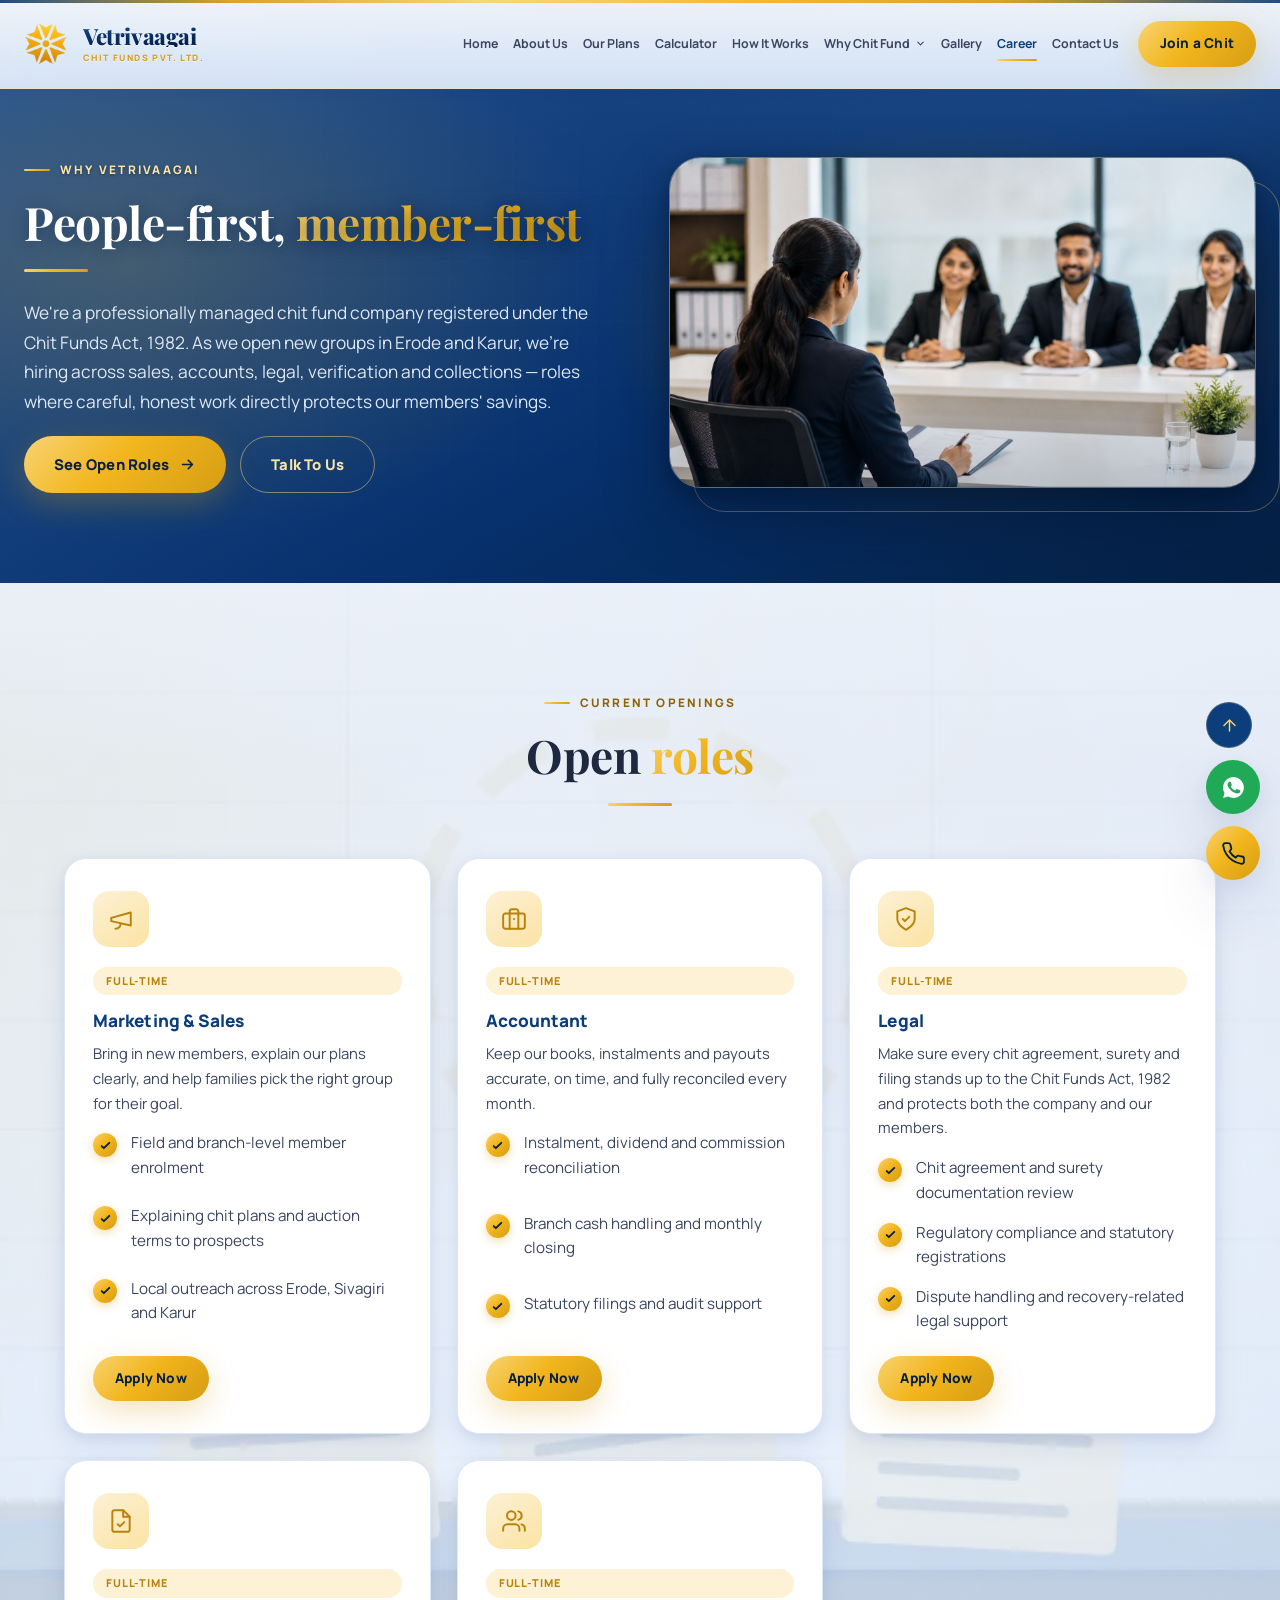
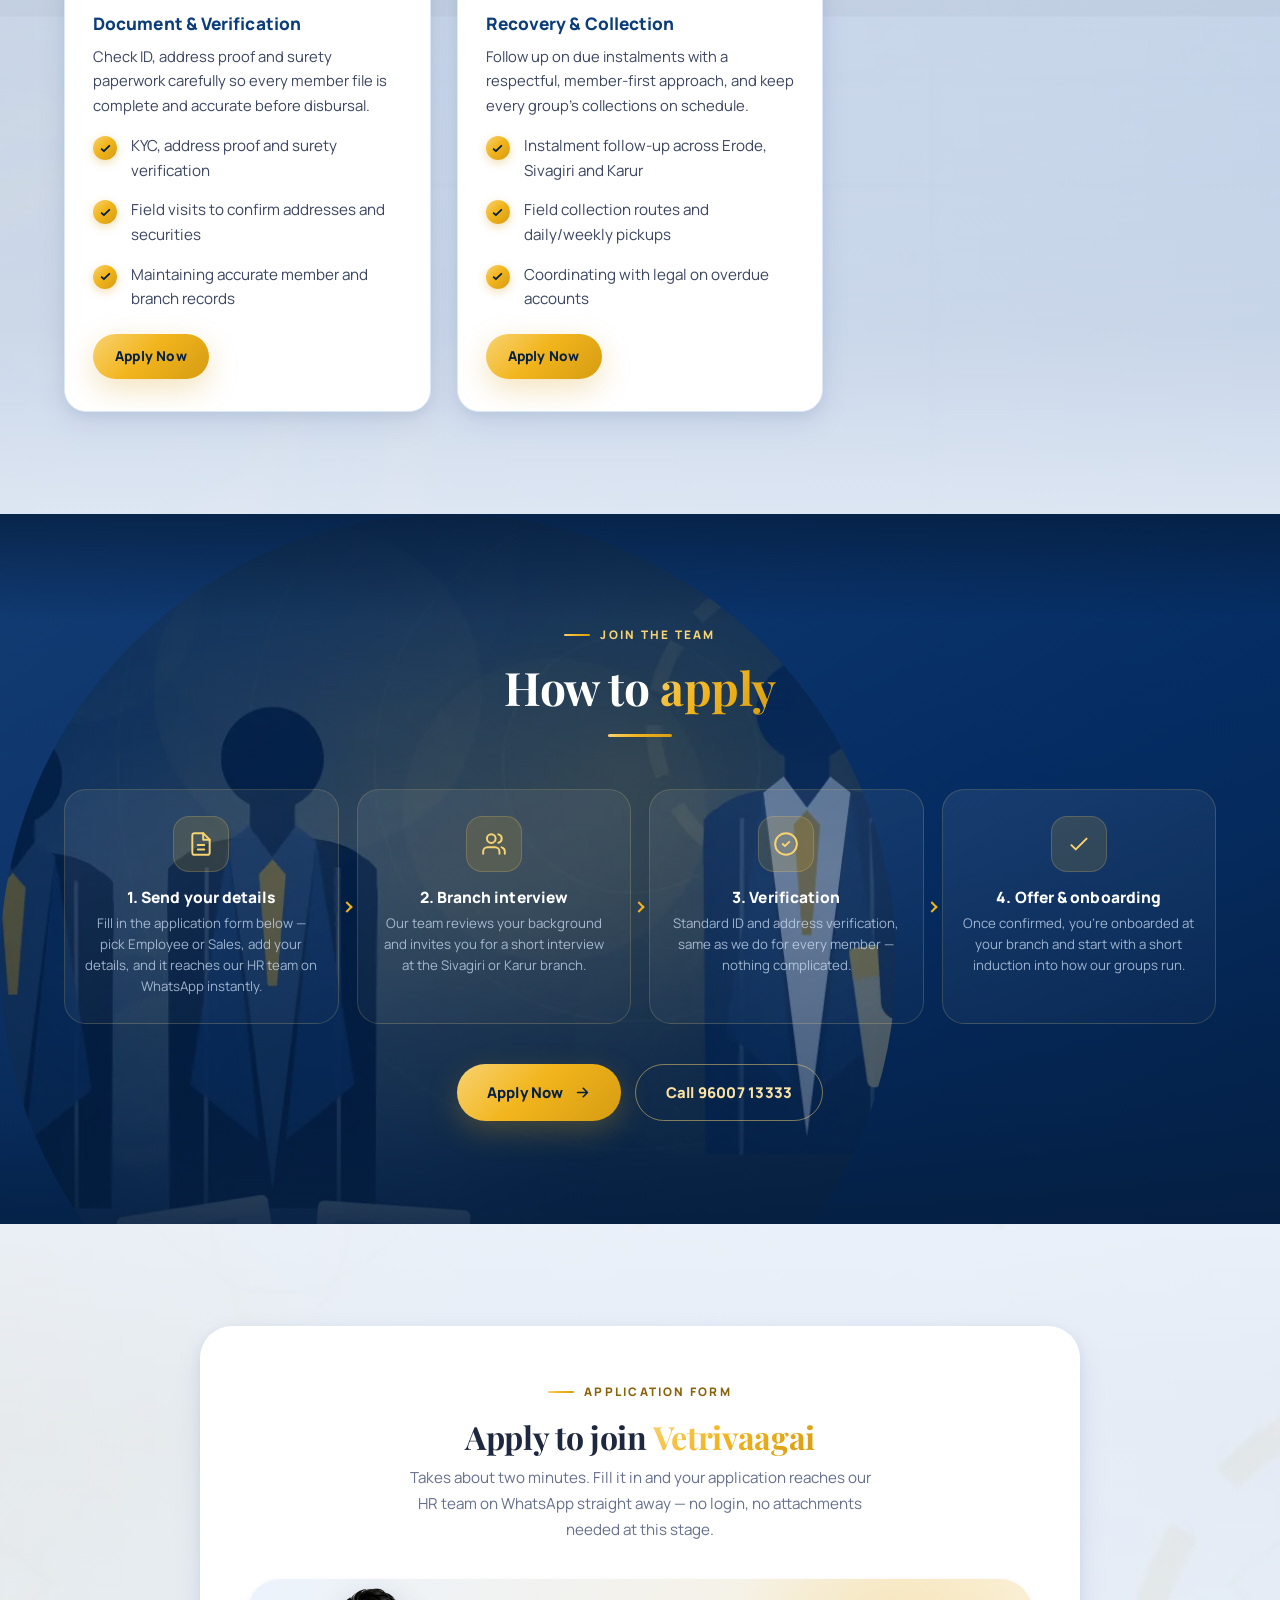
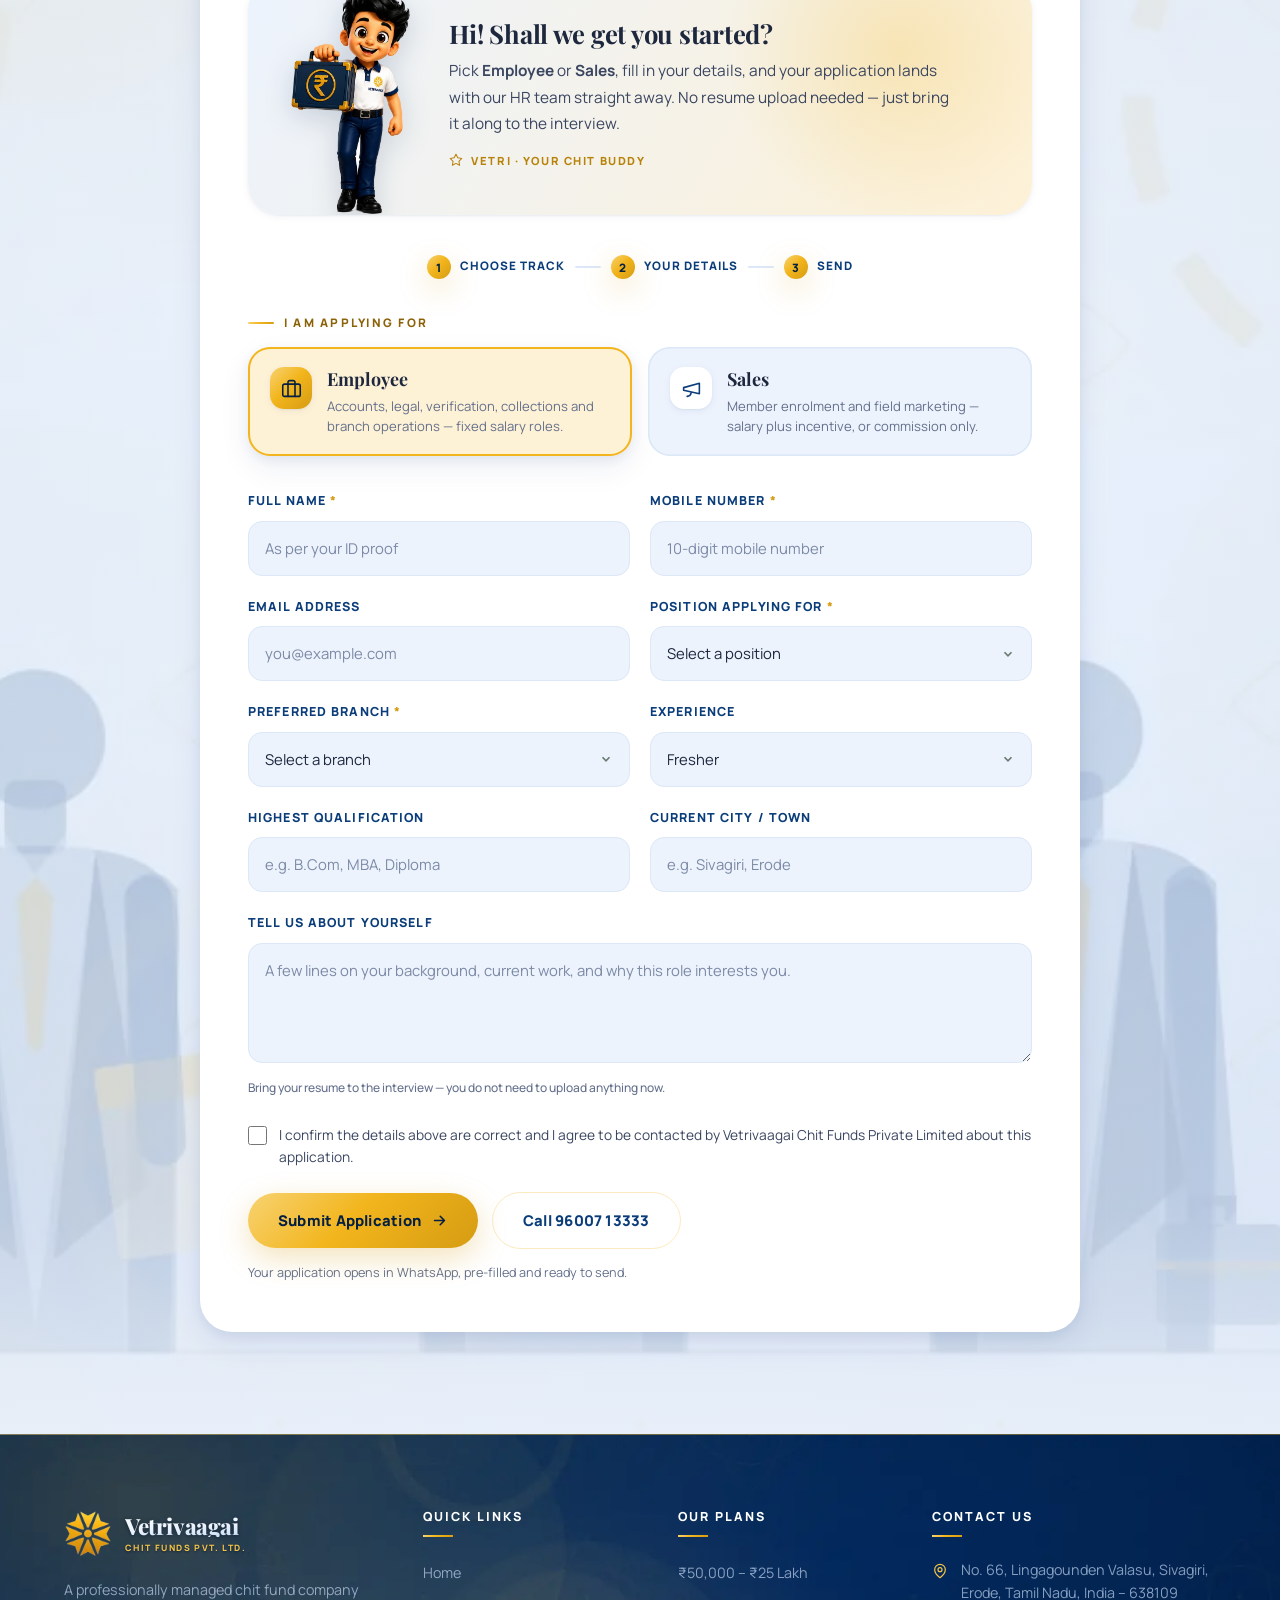
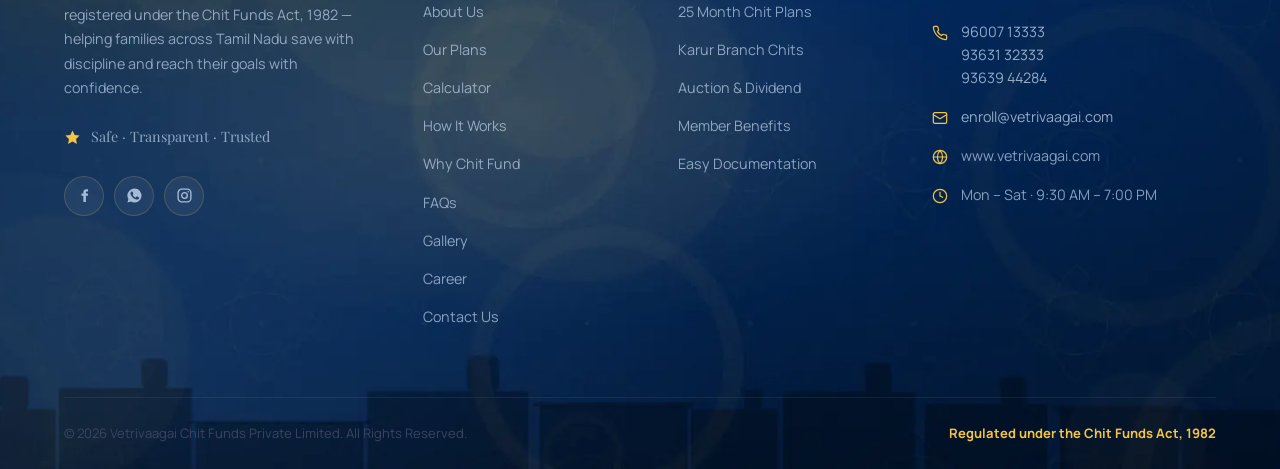
==== career.html @ ca211660 "first commit" ====
<!DOCTYPE html>
<html lang="en">
<head>
<meta charset="UTF-8">
<meta name="viewport" content="width=device-width, initial-scale=1.0">
<title>Careers | Vetrivaagai Chit Funds Private Limited</title>
<meta name="description" content="Join the Vetrivaagai Chit Funds team in Erode and Karur. Current openings in Marketing & Sales, Accounts, Legal, Document & Verification, and Recovery & Collection.">
<meta name="theme-color" content="#0B3D7A">
<meta property="og:title" content="Careers | Vetrivaagai Chit Funds Private Limited">
<meta property="og:description" content="Join the Vetrivaagai Chit Funds team in Erode and Karur. Current openings in Marketing & Sales, Accounts, Legal, Document & Verification, and Recovery & Collection.">
<meta property="og:type" content="website">
<link rel="icon" type="image/png" href="assets/img/logo-mark-192.png">
<link rel="apple-touch-icon" href="assets/img/logo-mark-192.png">
<link rel="preconnect" href="https://fonts.googleapis.com">
<link rel="preconnect" href="https://fonts.gstatic.com" crossorigin>
<link href="https://fonts.googleapis.com/css2?family=Playfair+Display:wght@500;600;700;800&family=Manrope:wght@400;500;600;700;800&family=Noto+Sans+Tamil:wght@400;600;700&display=swap" rel="stylesheet">
<link rel="stylesheet" href="assets/css/style.css">
</head>
<body>
<!-- ======================= HEADER ======================= -->
<header class="header">
  <div class="header-inner">
    <a class="brand" href="index.html" aria-label="Vetrivaagai Chit Funds Private Limited home">
      <img src="assets/img/logo-mark-gold.png" alt="Vetrivaagai logo">
      <span class="brand-txt">
        <span class="brand-name">Vetrivaagai</span>
        <span class="brand-sub">Chit Funds Pvt. Ltd.</span>
      </span>
    </a>

    <nav class="nav" aria-label="Main navigation"><a href="index.html">Home</a><a href="about.html">About Us</a><a href="plans.html">Our Plans</a><a href="calculator.html">Calculator</a><a href="how-it-works.html">How It Works</a><div class="nav-item"><a href="benefits.html" class="nav-trig">Why Chit Fund<svg viewBox="0 0 24 24" fill="none" stroke="currentColor" stroke-width="2.4" stroke-linecap="round" stroke-linejoin="round" aria-hidden="true"><path d="m6 9 6 6 6-6"/></svg></a><div class="nav-panel"><a href="benefits.html">Why Chit Fund</a><a href="faqs.html">FAQs</a></div></div><a href="gallery.html">Gallery</a><a href="career.html" class="active">Career</a><a href="contact.html">Contact Us</a></nav>

    <div class="header-cta">
      <a class="hdr-phone" href="tel:+919600713333"><svg viewBox="0 0 24 24" fill="none" stroke="currentColor" stroke-width="1.8" stroke-linecap="round" stroke-linejoin="round" aria-hidden="true"><path d="M22 16.9v3a2 2 0 0 1-2.2 2 19.8 19.8 0 0 1-8.6-3.1 19.5 19.5 0 0 1-6-6A19.8 19.8 0 0 1 2.1 4.2 2 2 0 0 1 4.1 2h3a2 2 0 0 1 2 1.7c.1 1 .4 1.9.7 2.8a2 2 0 0 1-.5 2.1L8.1 9.9a16 16 0 0 0 6 6l1.3-1.3a2 2 0 0 1 2.1-.4c.9.3 1.8.6 2.8.7a2 2 0 0 1 1.7 2Z"/></svg><span>96007 13333</span></a>
      <a class="btn btn-gold btn-sm" href="contact.html">Join a Chit</a>
      <button class="burger" aria-label="Open menu" aria-expanded="false"><span></span><span></span><span></span></button>
    </div>
  </div>
</header>

<div class="scrim"></div>
<aside class="drawer" aria-label="Mobile navigation">
  <a href="index.html">Home</a><a href="about.html">About Us</a><a href="plans.html">Our Plans</a><a href="calculator.html">Calculator</a><a href="how-it-works.html">How It Works</a><a href="benefits.html">Why Chit Fund</a><a href="faqs.html" class="drawer-sub">FAQs</a><a href="gallery.html">Gallery</a><a href="career.html" class="active">Career</a><a href="contact.html">Contact Us</a>
  <a class="btn btn-gold" href="contact.html">Join a Chit Today</a>
  <a class="btn btn-ghost" href="tel:+919600713333">Call 96007 13333</a>
</aside>

<!-- ======================= PAGE TOP OFFSET ======================= -->
<div class="page-offset"><h1 class="sr-only">Build Your Career With Us</h1></div>

<!-- ======================= INTRO ======================= -->
<section class="section section-dark about-hero career-hero">
  <div class="wrap-wide">
    <div class="split">
      <div class="about-copy rv">
        <span class="eyebrow">Why Vetrivaagai</span>
        <h2>People-first, <span class="gold-text">member-first</span></h2>
        <div class="rule" style="margin-bottom:26px"></div>
        <p class="lead" style="margin-bottom:20px">We're a professionally managed chit fund company
          registered under the Chit Funds Act, 1982. As we open new groups in Erode and Karur,
          we're hiring across sales, accounts, legal, verification and collections &mdash; roles
          where careful, honest work directly protects our members' savings.</p>
        <div class="btn-row">
          <a class="btn btn-gold" href="#apply">See Open Roles <svg viewBox="0 0 24 24" fill="none" stroke="currentColor" stroke-width="1.8" stroke-linecap="round" stroke-linejoin="round" aria-hidden="true"><path d="M5 12h14M13 6l6 6-6 6"/></svg></a>
          <a class="btn btn-ghost" href="contact.html">Talk To Us</a>
        </div>
      </div>

      <div class="about-visual">
        <div class="about-frame">
          <img src="assets/img/CAREER.png" alt="The Vetrivaagai team at work" width="1672" height="941" fetchpriority="high">
        </div>
      </div>
    </div>
  </div>
</section>

<!-- ======================= OPEN ROLES ======================= -->
<section class="section section-tint has-bg bg-hire">
  <div class="wrap">
    <div class="head center rv">
      <span class="eyebrow">Current Openings</span>
      <h2>Open <span class="gold-text">roles</span></h2>
      <div class="rule"></div>
    </div>

    <div class="grid g-3">

      <article class="card role-card rv">
        <div class="ic ic-gold"><svg viewBox="0 0 24 24" fill="none" stroke="currentColor" stroke-width="1.8" stroke-linecap="round" stroke-linejoin="round" aria-hidden="true"><path d="M3 11l18-5v12L3 14v-3Z"/><path d="M11.6 16.9A5 5 0 0 1 7 21"/></svg></div>
        <span class="role-tag">Full-time</span>
        <h4>Marketing &amp; Sales</h4>
        <p style="margin-bottom:16px">Bring in new members, explain our plans clearly, and help families pick the
          right group for their goal.</p>
        <ul class="checks">
          <li><span class="check-ic"><svg viewBox="0 0 24 24" fill="none" stroke="currentColor" stroke-width="1.8" stroke-linecap="round" stroke-linejoin="round" aria-hidden="true"><path d="m5 13 4 4L19 7"/></svg></span><span>Field and branch-level member enrolment</span></li>
          <li><span class="check-ic"><svg viewBox="0 0 24 24" fill="none" stroke="currentColor" stroke-width="1.8" stroke-linecap="round" stroke-linejoin="round" aria-hidden="true"><path d="m5 13 4 4L19 7"/></svg></span><span>Explaining chit plans and auction terms to prospects</span></li>
          <li><span class="check-ic"><svg viewBox="0 0 24 24" fill="none" stroke="currentColor" stroke-width="1.8" stroke-linecap="round" stroke-linejoin="round" aria-hidden="true"><path d="m5 13 4 4L19 7"/></svg></span><span>Local outreach across Erode, Sivagiri and Karur</span></li>
        </ul>
        <div class="btn-row">
          <a class="btn btn-gold btn-sm" href="#apply" data-apply-track="Sales" data-apply-role="Marketing & Sales Executive">Apply Now</a>
        </div>
      </article>

      <article class="card role-card rv rv-d1">
        <div class="ic ic-gold"><svg viewBox="0 0 24 24" fill="none" stroke="currentColor" stroke-width="1.8" stroke-linecap="round" stroke-linejoin="round" aria-hidden="true"><rect x="2" y="7" width="20" height="14" rx="2"/><path d="M16 21V5a2 2 0 0 0-2-2h-4a2 2 0 0 0-2 2v16"/><path d="M12 12h.01"/></svg></div>
        <span class="role-tag">Full-time</span>
        <h4>Accountant</h4>
        <p style="margin-bottom:16px">Keep our books, instalments and payouts accurate, on time, and fully
          reconciled every month.</p>
        <ul class="checks">
          <li><span class="check-ic"><svg viewBox="0 0 24 24" fill="none" stroke="currentColor" stroke-width="1.8" stroke-linecap="round" stroke-linejoin="round" aria-hidden="true"><path d="m5 13 4 4L19 7"/></svg></span><span>Instalment, dividend and commission reconciliation</span></li>
          <li><span class="check-ic"><svg viewBox="0 0 24 24" fill="none" stroke="currentColor" stroke-width="1.8" stroke-linecap="round" stroke-linejoin="round" aria-hidden="true"><path d="m5 13 4 4L19 7"/></svg></span><span>Branch cash handling and monthly closing</span></li>
          <li><span class="check-ic"><svg viewBox="0 0 24 24" fill="none" stroke="currentColor" stroke-width="1.8" stroke-linecap="round" stroke-linejoin="round" aria-hidden="true"><path d="m5 13 4 4L19 7"/></svg></span><span>Statutory filings and audit support</span></li>
        </ul>
        <div class="btn-row">
          <a class="btn btn-gold btn-sm" href="#apply" data-apply-track="Employee" data-apply-role="Accountant">Apply Now</a>
        </div>
      </article>

      <article class="card role-card rv rv-d2">
        <div class="ic ic-gold"><svg viewBox="0 0 24 24" fill="none" stroke="currentColor" stroke-width="1.8" stroke-linecap="round" stroke-linejoin="round" aria-hidden="true"><path d="M12 22s8-4 8-10V5l-8-3-8 3v7c0 6 8 10 8 10Z"/><path d="m9 12 2 2 4-4"/></svg></div>
        <span class="role-tag">Full-time</span>
        <h4>Legal</h4>
        <p style="margin-bottom:16px">Make sure every chit agreement, surety and filing stands up to the Chit
          Funds Act, 1982 and protects both the company and our members.</p>
        <ul class="checks">
          <li><span class="check-ic"><svg viewBox="0 0 24 24" fill="none" stroke="currentColor" stroke-width="1.8" stroke-linecap="round" stroke-linejoin="round" aria-hidden="true"><path d="m5 13 4 4L19 7"/></svg></span><span>Chit agreement and surety documentation review</span></li>
          <li><span class="check-ic"><svg viewBox="0 0 24 24" fill="none" stroke="currentColor" stroke-width="1.8" stroke-linecap="round" stroke-linejoin="round" aria-hidden="true"><path d="m5 13 4 4L19 7"/></svg></span><span>Regulatory compliance and statutory registrations</span></li>
          <li><span class="check-ic"><svg viewBox="0 0 24 24" fill="none" stroke="currentColor" stroke-width="1.8" stroke-linecap="round" stroke-linejoin="round" aria-hidden="true"><path d="m5 13 4 4L19 7"/></svg></span><span>Dispute handling and recovery-related legal support</span></li>
        </ul>
        <div class="btn-row">
          <a class="btn btn-gold btn-sm" href="#apply" data-apply-track="Employee" data-apply-role="Legal Officer">Apply Now</a>
        </div>
      </article>

      <article class="card role-card rv">
        <div class="ic ic-gold"><svg viewBox="0 0 24 24" fill="none" stroke="currentColor" stroke-width="1.8" stroke-linecap="round" stroke-linejoin="round" aria-hidden="true"><path d="M14 2H6a2 2 0 0 0-2 2v16a2 2 0 0 0 2 2h12a2 2 0 0 0 2-2V8Z"/><path d="M14 2v6h6M9 15l2 2 4-4"/></svg></div>
        <span class="role-tag">Full-time</span>
        <h4>Document &amp; Verification</h4>
        <p style="margin-bottom:16px">Check ID, address proof and surety paperwork carefully so every member file
          is complete and accurate before disbursal.</p>
        <ul class="checks">
          <li><span class="check-ic"><svg viewBox="0 0 24 24" fill="none" stroke="currentColor" stroke-width="1.8" stroke-linecap="round" stroke-linejoin="round" aria-hidden="true"><path d="m5 13 4 4L19 7"/></svg></span><span>KYC, address proof and surety verification</span></li>
          <li><span class="check-ic"><svg viewBox="0 0 24 24" fill="none" stroke="currentColor" stroke-width="1.8" stroke-linecap="round" stroke-linejoin="round" aria-hidden="true"><path d="m5 13 4 4L19 7"/></svg></span><span>Field visits to confirm addresses and securities</span></li>
          <li><span class="check-ic"><svg viewBox="0 0 24 24" fill="none" stroke="currentColor" stroke-width="1.8" stroke-linecap="round" stroke-linejoin="round" aria-hidden="true"><path d="m5 13 4 4L19 7"/></svg></span><span>Maintaining accurate member and branch records</span></li>
        </ul>
        <div class="btn-row">
          <a class="btn btn-gold btn-sm" href="#apply" data-apply-track="Employee" data-apply-role="Document & Verification Officer">Apply Now</a>
        </div>
      </article>

      <article class="card role-card rv rv-d1">
        <div class="ic ic-gold"><svg viewBox="0 0 24 24" fill="none" stroke="currentColor" stroke-width="1.8" stroke-linecap="round" stroke-linejoin="round" aria-hidden="true"><path d="M17 21v-2a4 4 0 0 0-4-4H6a4 4 0 0 0-4 4v2"/><circle cx="9.5" cy="7" r="4"/><path d="M22 21v-2a4 4 0 0 0-3-3.9M16 3.1a4 4 0 0 1 0 7.8"/></svg></div>
        <span class="role-tag">Full-time</span>
        <h4>Recovery &amp; Collection</h4>
        <p style="margin-bottom:16px">Follow up on due instalments with a respectful, member-first approach, and
          keep every group's collections on schedule.</p>
        <ul class="checks">
          <li><span class="check-ic"><svg viewBox="0 0 24 24" fill="none" stroke="currentColor" stroke-width="1.8" stroke-linecap="round" stroke-linejoin="round" aria-hidden="true"><path d="m5 13 4 4L19 7"/></svg></span><span>Instalment follow-up across Erode, Sivagiri and Karur</span></li>
          <li><span class="check-ic"><svg viewBox="0 0 24 24" fill="none" stroke="currentColor" stroke-width="1.8" stroke-linecap="round" stroke-linejoin="round" aria-hidden="true"><path d="m5 13 4 4L19 7"/></svg></span><span>Field collection routes and daily/weekly pickups</span></li>
          <li><span class="check-ic"><svg viewBox="0 0 24 24" fill="none" stroke="currentColor" stroke-width="1.8" stroke-linecap="round" stroke-linejoin="round" aria-hidden="true"><path d="m5 13 4 4L19 7"/></svg></span><span>Coordinating with legal on overdue accounts</span></li>
        </ul>
        <div class="btn-row">
          <a class="btn btn-gold btn-sm" href="#apply" data-apply-track="Employee" data-apply-role="Recovery & Collection Officer">Apply Now</a>
        </div>
      </article>

    </div>
  </div>
</section>

<!-- ======================= HOW TO APPLY ======================= -->
<section class="section section-dark has-bg bg-interview">
  <div class="wrap">
    <div class="head center rv">
      <span class="eyebrow">Join The Team</span>
      <h2>How to <span class="gold-text">apply</span></h2>
      <div class="rule"></div>
    </div>

    <div class="flow">
      <div class="flow-node rv">
        <div class="ic"><svg viewBox="0 0 24 24" fill="none" stroke="currentColor" stroke-width="1.8" stroke-linecap="round" stroke-linejoin="round" aria-hidden="true"><path d="M14 2H6a2 2 0 0 0-2 2v16a2 2 0 0 0 2 2h12a2 2 0 0 0 2-2V8Z"/><path d="M14 2v6h6M9 13h6M9 17h6"/></svg></div>
        <h4>1. Send your details</h4>
        <p>Fill in the application form below &mdash; pick Employee or Sales, add your details, and it
          reaches our HR team on WhatsApp instantly.</p>
      </div>
      <div class="flow-node rv rv-d1">
        <div class="ic"><svg viewBox="0 0 24 24" fill="none" stroke="currentColor" stroke-width="1.8" stroke-linecap="round" stroke-linejoin="round" aria-hidden="true"><path d="M17 21v-2a4 4 0 0 0-4-4H6a4 4 0 0 0-4 4v2"/><circle cx="9.5" cy="7" r="4"/><path d="M22 21v-2a4 4 0 0 0-3-3.9M16 3.1a4 4 0 0 1 0 7.8"/></svg></div>
        <h4>2. Branch interview</h4>
        <p>Our team reviews your background and invites you for a short interview at the Sivagiri or
          Karur branch.</p>
      </div>
      <div class="flow-node rv rv-d2">
        <div class="ic"><svg viewBox="0 0 24 24" fill="none" stroke="currentColor" stroke-width="1.8" stroke-linecap="round" stroke-linejoin="round" aria-hidden="true"><path d="M9 12l2 2 4-4"/><circle cx="12" cy="12" r="10"/></svg></div>
        <h4>3. Verification</h4>
        <p>Standard ID and address verification, same as we do for every member &mdash; nothing
          complicated.</p>
      </div>
      <div class="flow-node rv rv-d3">
        <div class="ic"><svg viewBox="0 0 24 24" fill="none" stroke="currentColor" stroke-width="1.8" stroke-linecap="round" stroke-linejoin="round" aria-hidden="true"><path d="m5 13 4 4L19 7"/></svg></div>
        <h4>4. Offer &amp; onboarding</h4>
        <p>Once confirmed, you're onboarded at your branch and start with a short induction into how our
          groups run.</p>
      </div>
    </div>

    <div class="btn-row center rv" style="margin-top:40px">
      <a class="btn btn-gold" href="#apply">Apply Now <svg viewBox="0 0 24 24" fill="none" stroke="currentColor" stroke-width="1.8" stroke-linecap="round" stroke-linejoin="round" aria-hidden="true"><path d="M5 12h14M13 6l6 6-6 6"/></svg></a>
      <a class="btn btn-ghost" href="tel:+919600713333">Call 96007 13333</a>
    </div>
  </div>
</section>

<!-- ======================= APPLICATION FORM ======================= -->
<section class="section section-tint has-bg bg-career" id="apply">
  <div class="wrap">
    <div class="apply-shell rv">

      <div class="apply-head">
        <span class="eyebrow">Application Form</span>
        <h3>Apply to join <span class="gold-text">Vetrivaagai</span></h3>
        <p>Takes about two minutes. Fill it in and your application reaches our HR team on
          WhatsApp straight away &mdash; no login, no attachments needed at this stage.</p>
      </div>

      <div class="mascot-band rv">
        <figure class="mascot-fig"><picture><source srcset="assets/img/mascot.webp" type="image/webp"><img class="mascot-img" src="assets/img/mascot.png" alt="Vetrivaagai mascot holding a rupee briefcase" width="415" height="780" loading="lazy" decoding="async"></picture></figure>
        <div class="mb-copy">
          <h3>Hi! Shall we get you started?</h3>
          <p>Pick <b>Employee</b> or <b>Sales</b>, fill in your details, and your application lands with our HR team straight away. No resume upload needed &mdash; just bring it along to the interview.</p>
          <span class="mb-name"><svg viewBox="0 0 24 24" fill="none" stroke="currentColor" stroke-width="1.8" stroke-linecap="round" stroke-linejoin="round" aria-hidden="true"><path d="m12 2 3.1 6.3 6.9 1-5 4.9 1.2 6.8L12 17.8 5.8 21l1.2-6.8-5-4.9 6.9-1L12 2Z"/></svg> Vetri &middot; Your Chit Buddy</span>
        </div>
      </div>

      <div class="apply-steps" aria-hidden="true">
        <span class="apply-step on"><i>1</i>Choose track</span>
        <span class="apply-sep"></span>
        <span class="apply-step on"><i>2</i>Your details</span>
        <span class="apply-sep"></span>
        <span class="apply-step on"><i>3</i>Send</span>
      </div>

      <form id="applyForm" novalidate>

        <fieldset style="border:0;padding:0;margin:0 0 4px">
          <legend class="eyebrow" style="margin-bottom:14px">I am applying for</legend>
          <div class="apply-pick">
            <div class="apply-opt">
              <input type="radio" id="trackEmployee" name="track" value="Employee" checked>
              <label for="trackEmployee">
                <span class="ao-ic"><svg viewBox="0 0 24 24" fill="none" stroke="currentColor" stroke-width="1.8" stroke-linecap="round" stroke-linejoin="round" aria-hidden="true"><rect x="2" y="7" width="20" height="14" rx="2"/><path d="M16 21V5a2 2 0 0 0-2-2h-4a2 2 0 0 0-2 2v16"/></svg></span>
                <span>
                  <b>Employee</b>
                  <small>Accounts, legal, verification, collections and branch operations &mdash; fixed salary roles.</small>
                </span>
              </label>
            </div>
            <div class="apply-opt">
              <input type="radio" id="trackSales" name="track" value="Sales">
              <label for="trackSales">
                <span class="ao-ic"><svg viewBox="0 0 24 24" fill="none" stroke="currentColor" stroke-width="1.8" stroke-linecap="round" stroke-linejoin="round" aria-hidden="true"><path d="M3 11l18-5v12L3 14v-3Z"/><path d="M11.6 16.9A5 5 0 0 1 7 21"/></svg></span>
                <span>
                  <b>Sales</b>
                  <small>Member enrolment and field marketing &mdash; salary plus incentive, or commission only.</small>
                </span>
              </label>
            </div>
          </div>
        </fieldset>

        <div class="apply-grid">

          <div class="field">
            <label for="afName">Full Name <i>*</i></label>
            <input type="text" id="afName" name="name" autocomplete="name" placeholder="As per your ID proof" required>
            <span class="err">Please enter your full name.</span>
          </div>

          <div class="field">
            <label for="afPhone">Mobile Number <i>*</i></label>
            <input type="tel" id="afPhone" name="phone" inputmode="numeric" autocomplete="tel" placeholder="10-digit mobile number" required>
            <span class="err">Please enter a valid 10-digit mobile number.</span>
          </div>

          <div class="field">
            <label for="afEmail">Email Address</label>
            <input type="email" id="afEmail" name="email" autocomplete="email" placeholder="you@example.com">
            <span class="err">Please check the email address.</span>
          </div>

          <div class="field">
            <label for="afRole">Position Applying For <i>*</i></label>
            <select id="afRole" name="role" required>
              <option value="">Select a position</option>
            </select>
            <span class="err">Please choose a position.</span>
          </div>

          <div class="field">
            <label for="afBranch">Preferred Branch <i>*</i></label>
            <select id="afBranch" name="branch" required>
              <option value="">Select a branch</option>
              <option>Sivagiri, Erode (Head Office)</option>
              <option>Karur Branch</option>
              <option>Either &mdash; whichever has an opening</option>
            </select>
            <span class="err">Please choose a branch.</span>
          </div>

          <div class="field">
            <label for="afExp">Experience</label>
            <select id="afExp" name="experience">
              <option>Fresher</option>
              <option>Less than 1 year</option>
              <option>1 &ndash; 3 years</option>
              <option>3 &ndash; 5 years</option>
              <option>More than 5 years</option>
            </select>
          </div>

          <div class="field">
            <label for="afQual">Highest Qualification</label>
            <input type="text" id="afQual" name="qualification" placeholder="e.g. B.Com, MBA, Diploma">
          </div>

          <div class="field">
            <label for="afCity">Current City / Town</label>
            <input type="text" id="afCity" name="city" autocomplete="address-level2" placeholder="e.g. Sivagiri, Erode">
          </div>

          <div class="field full">
            <label for="afAbout">Tell Us About Yourself</label>
            <textarea id="afAbout" name="about" placeholder="A few lines on your background, current work, and why this role interests you."></textarea>
            <small class="hint">Bring your resume to the interview &mdash; you do not need to upload anything now.</small>
          </div>

        </div>

        <label class="apply-consent" for="afConsent">
          <input type="checkbox" id="afConsent" name="consent" required>
          <span>I confirm the details above are correct and I agree to be contacted by Vetrivaagai
            Chit Funds Private Limited about this application.</span>
        </label>

        <div class="apply-submit">
          <button type="submit" class="btn btn-gold">Submit Application
            <svg viewBox="0 0 24 24" fill="none" stroke="currentColor" stroke-width="1.8" stroke-linecap="round" stroke-linejoin="round" aria-hidden="true"><path d="M5 12h14M13 6l6 6-6 6"/></svg>
          </button>
          <a class="btn btn-ghost" href="tel:+919600713333">Call 96007 13333</a>
          <p class="apply-note">Your application opens in WhatsApp, pre-filled and ready to send.</p>
        </div>

      </form>

      <div class="apply-done" id="applyDone" role="status">
        <div class="ad-ic"><svg viewBox="0 0 24 24" fill="none" stroke="currentColor" stroke-width="2.2" stroke-linecap="round" stroke-linejoin="round" aria-hidden="true"><path d="m5 13 4 4L19 7"/></svg></div>
        <h3>Your application is ready</h3>
        <p>WhatsApp should have opened with your details filled in &mdash; just press send.
          If it did not open, tap the button below or call us directly.</p>
        <div class="btn-row" style="justify-content:center">
          <a class="btn btn-gold" id="applyRetry" href="https://wa.me/919600713333" target="_blank" rel="noopener noreferrer">Open WhatsApp Again</a>
          <button type="button" class="btn btn-ghost" id="applyAgain">Submit Another Application</button>
        </div>
      </div>

    </div>
  </div>
</section>

<!-- ======================= FOOTER ======================= -->
<footer class="footer">
  <div class="wrap">
    <div class="f-grid">

      <div class="f-col">
        <div class="f-brand">
          <img src="assets/img/logo-mark-gold.png" alt="Vetrivaagai logo">
          <span class="brand-txt">
            <span class="brand-name">Vetrivaagai</span>
            <span class="brand-sub">Chit Funds Pvt. Ltd.</span>
          </span>
        </div>
        <p class="f-about">A professionally managed chit fund company registered under the
          Chit Funds Act, 1982 &mdash; helping families across Tamil Nadu save with discipline
          and reach their goals with confidence.</p>
        <p class="f-tag"><svg viewBox="0 0 24 24" fill="currentColor" aria-hidden="true"><path d="m12 2 3.1 6.3 6.9 1-5 4.9 1.2 6.8L12 17.8 5.8 21l1.2-6.8-5-4.9 6.9-1L12 2Z"/></svg> Safe &middot; Transparent &middot; Trusted</p>
        <div class="socials">
          <a href="https://www.facebook.com/share/1EwmDqsweS/" target="_blank" rel="noopener noreferrer" aria-label="Vetrivaagai on Facebook"><svg viewBox="0 0 24 24" fill="currentColor" aria-hidden="true"><path d="M14 9V7.5c0-.8.2-1.2 1.4-1.2H17V3.2c-.3 0-1.3-.1-2.4-.1-2.5 0-4.2 1.5-4.2 4.3V9H7.7v3.5h2.7V21H14v-8.5h2.7l.4-3.5H14Z"/></svg></a>
          <a href="https://wa.me/919600713333" target="_blank" rel="noopener noreferrer" aria-label="Vetrivaagai on WhatsApp"><svg viewBox="0 0 24 24" fill="currentColor" aria-hidden="true"><path d="M17.5 14.4c-.3-.2-1.7-.9-2-1-.3-.1-.5-.1-.7.1-.2.3-.7 1-.9 1.2-.2.2-.3.2-.6.1-.3-.2-1.2-.5-2.3-1.5-.9-.8-1.4-1.7-1.6-2-.2-.3 0-.5.1-.6l.5-.5c.1-.2.2-.3.3-.5v-.5c-.1-.2-.7-1.6-.9-2.2-.3-.6-.5-.5-.7-.5h-.6c-.2 0-.5.1-.8.4-.3.3-1 1-1 2.4s1.1 2.8 1.2 3c.2.2 2.1 3.3 5.2 4.6.7.3 1.3.5 1.7.6.7.2 1.4.2 1.9.1.6-.1 1.7-.7 2-1.4.2-.7.2-1.2.2-1.4-.1-.1-.3-.2-.6-.3M12 22a10 10 0 0 1-5.1-1.4L2 22l1.4-4.8A10 10 0 1 1 12 22Z"/></svg></a>
          <a href="https://www.instagram.com/vetrivaagai_chit_funds/" target="_blank" rel="noopener noreferrer" aria-label="Vetrivaagai on Instagram"><svg viewBox="0 0 24 24" fill="none" stroke="currentColor" stroke-width="1.9" aria-hidden="true"><rect x="3" y="3" width="18" height="18" rx="5"/><circle cx="12" cy="12" r="4"/><circle cx="17.3" cy="6.7" r="1.1" fill="currentColor" stroke="none"/></svg></a>
        </div>
      </div>

      <div class="f-col">
        <h4>Quick Links</h4>
        <ul><li><a href="index.html">Home</a></li><li><a href="about.html">About Us</a></li><li><a href="plans.html">Our Plans</a></li><li><a href="calculator.html">Calculator</a></li><li><a href="how-it-works.html">How It Works</a></li><li><a href="benefits.html">Why Chit Fund</a></li><li><a href="faqs.html">FAQs</a></li><li><a href="gallery.html">Gallery</a></li><li><a href="career.html">Career</a></li><li><a href="contact.html">Contact Us</a></li></ul>
      </div>

      <div class="f-col">
        <h4>Our Plans</h4>
        <ul>
          <li><a href="plans.html">&#8377;50,000 &ndash; &#8377;25 Lakh</a></li>
          <li><a href="plans.html">25 Month Chit Plans</a></li>
          <li><a href="plans.html#karur">Karur Branch Chits</a></li>
          <li><a href="how-it-works.html">Auction &amp; Dividend</a></li>
          <li><a href="benefits.html">Member Benefits</a></li>
          <li><a href="contact.html">Easy Documentation</a></li>
        </ul>
      </div>

      <div class="f-col">
        <h4>Contact Us</h4>
        <ul class="f-contact">
          <li><svg viewBox="0 0 24 24" fill="none" stroke="currentColor" stroke-width="1.8" stroke-linecap="round" stroke-linejoin="round" aria-hidden="true"><path d="M20 10c0 6-8 12-8 12s-8-6-8-12a8 8 0 0 1 16 0Z"/><circle cx="12" cy="10" r="3"/></svg><span>No. 66, Lingagounden Valasu, Sivagiri,<br>Erode, Tamil Nadu, India &ndash; 638109</span></li>
          <li><svg viewBox="0 0 24 24" fill="none" stroke="currentColor" stroke-width="1.8" stroke-linecap="round" stroke-linejoin="round" aria-hidden="true"><path d="M22 16.9v3a2 2 0 0 1-2.2 2 19.8 19.8 0 0 1-8.6-3.1 19.5 19.5 0 0 1-6-6A19.8 19.8 0 0 1 2.1 4.2 2 2 0 0 1 4.1 2h3a2 2 0 0 1 2 1.7c.1 1 .4 1.9.7 2.8a2 2 0 0 1-.5 2.1L8.1 9.9a16 16 0 0 0 6 6l1.3-1.3a2 2 0 0 1 2.1-.4c.9.3 1.8.6 2.8.7a2 2 0 0 1 1.7 2Z"/></svg><span><a href="tel:+919600713333">96007 13333</a><br><a href="tel:+919363132333">93631 32333</a><br><a href="tel:+919363944284">93639 44284</a></span></li>
          <li><svg viewBox="0 0 24 24" fill="none" stroke="currentColor" stroke-width="1.8" stroke-linecap="round" stroke-linejoin="round" aria-hidden="true"><rect x="2" y="4" width="20" height="16" rx="2"/><path d="m2 7 10 6 10-6"/></svg><span><a href="mailto:enroll@vetrivaagai.com">enroll@vetrivaagai.com</a></span></li>
          <li><svg viewBox="0 0 24 24" fill="none" stroke="currentColor" stroke-width="1.8" stroke-linecap="round" stroke-linejoin="round" aria-hidden="true"><circle cx="12" cy="12" r="10"/><path d="M2 12h20M12 2a15 15 0 0 1 0 20 15 15 0 0 1 0-20Z"/></svg><span>www.vetrivaagai.com</span></li>
          <li><svg viewBox="0 0 24 24" fill="none" stroke="currentColor" stroke-width="1.8" stroke-linecap="round" stroke-linejoin="round" aria-hidden="true"><circle cx="12" cy="12" r="10"/><path d="M12 6v6l4 2"/></svg><span>Mon &ndash; Sat &middot; 9:30 AM &ndash; 7:00 PM</span></li>
        </ul>
      </div>

    </div>

    <div class="f-bar">
      <p>&copy; <span data-year></span> Vetrivaagai Chit Funds Private Limited. All Rights Reserved.</p>
      <div class="f-bar-r">
        <span>Regulated under the Chit Funds Act, 1982</span>
      </div>
    </div>
  </div>
</footer>

<!-- ======================= FLOATING ACTIONS ======================= -->
<div class="fabs">
  <button class="to-top" aria-label="Back to top"><svg viewBox="0 0 24 24" fill="none" stroke="currentColor" stroke-width="1.8" stroke-linecap="round" stroke-linejoin="round" aria-hidden="true"><path d="M12 19V5M5 12l7-7 7 7"/></svg></button>
  <a class="fab fab-wa" href="https://wa.me/919600713333" aria-label="Chat on WhatsApp"><svg viewBox="0 0 24 24" fill="currentColor" aria-hidden="true"><path d="M17.5 14.4c-.3-.2-1.7-.9-2-1-.3-.1-.5-.1-.7.1-.2.3-.7 1-.9 1.2-.2.2-.3.2-.6.1-.3-.2-1.2-.5-2.3-1.5-.9-.8-1.4-1.7-1.6-2-.2-.3 0-.5.1-.6l.5-.5c.1-.2.2-.3.3-.5v-.5c-.1-.2-.7-1.6-.9-2.2-.3-.6-.5-.5-.7-.5h-.6c-.2 0-.5.1-.8.4-.3.3-1 1-1 2.4s1.1 2.8 1.2 3c.2.2 2.1 3.3 5.2 4.6.7.3 1.3.5 1.7.6.7.2 1.4.2 1.9.1.6-.1 1.7-.7 2-1.4.2-.7.2-1.2.2-1.4-.1-.1-.3-.2-.6-.3M12 22a10 10 0 0 1-5.1-1.4L2 22l1.4-4.8A10 10 0 1 1 12 22Z"/></svg></a>
  <a class="fab fab-call" href="tel:+919600713333" aria-label="Call us"><svg viewBox="0 0 24 24" fill="none" stroke="currentColor" stroke-width="1.8" stroke-linecap="round" stroke-linejoin="round" aria-hidden="true"><path d="M22 16.9v3a2 2 0 0 1-2.2 2 19.8 19.8 0 0 1-8.6-3.1 19.5 19.5 0 0 1-6-6A19.8 19.8 0 0 1 2.1 4.2 2 2 0 0 1 4.1 2h3a2 2 0 0 1 2 1.7c.1 1 .4 1.9.7 2.8a2 2 0 0 1-.5 2.1L8.1 9.9a16 16 0 0 0 6 6l1.3-1.3a2 2 0 0 1 2.1-.4c.9.3 1.8.6 2.8.7a2 2 0 0 1 1.7 2Z"/></svg></a>
</div>

<script src="assets/js/main.js"></script>
</body>
</html>
---- assets/css/style.css ----
/* ============================================================
   VETRIVAAGAI CHIT FUNDS PRIVATE LIMITED
   Premium Design System  ·  Navy Blue + Gold
   assets/css/style.css
   ============================================================ */

/* ---------- 1. DESIGN TOKENS ---------- */
:root{
  /* Emerald scale */
  --em-950:#041F42;
  --em-900:#05306B;
  --em-800:#0B3D7A;
  --em-700:#285693;
  --em-600:#3566A0;
  --em-500:#4A7EBD;
  --em-300:#A6CBEE;
  --em-100:#D6E6FA;
  --em-50 :#ECF3FD;

  /* Champagne gold scale */
  --gd-700:#B8830A;
  --gd-600:#D69C12;
  --gd-500:#F2B51D;
  --gd-400:#F5C446;
  --gd-300:#F8D372;
  --gd-200:#FBE3A3;
  --gd-100:#FDF1D6;

  /* Neutrals */
  --ivory  :#ECF3FD;
  --paper  :#FFFFFF;
  --ink    :#1D273D;
  --ink-2  :#3A4560;
  --muted  :#64708C;
  --line   :#DCE7F7;
  --line-gd:rgba(242,181,29,.28);

  /* Effects */
  --grad-gold:linear-gradient(135deg,#F8D372 0%,#F2B51D 45%,#D69C12 100%);
  --grad-em  :linear-gradient(150deg,#285693 0%,#05306B 60%,#041F42 100%);
  --sh-sm:0 1px 2px rgba(5,48,107,.06),0 2px 8px rgba(5,48,107,.05);
  --sh-md:0 4px 12px rgba(5,48,107,.07),0 12px 32px rgba(5,48,107,.07);
  --sh-lg:0 8px 24px rgba(5,48,107,.09),0 28px 64px rgba(5,48,107,.11);
  --sh-gd:0 10px 30px rgba(214,156,18,.28);

  --r-sm:8px; --r-md:14px; --r-lg:22px; --r-xl:32px; --r-pill:999px;

  --wrap:1200px;
  --wrap-wide:1360px;

  --f-display:"Playfair Display",Georgia,"Times New Roman",serif;
  --f-body:"Manrope","Segoe UI",system-ui,-apple-system,sans-serif;
  --f-tamil:"Noto Sans Tamil",var(--f-body);
  /* Numerals: all figures across the site */
  --f-num:"Manrope","Segoe UI",system-ui,-apple-system,sans-serif;

  --ease:cubic-bezier(.22,.61,.36,1);
  --header-h:88px;
}

/* ---------- 2. RESET & BASE ---------- */
*,*::before,*::after{box-sizing:border-box;margin:0;padding:0}
html{scroll-behavior:smooth;-webkit-text-size-adjust:100%}
body{
  font-family:var(--f-body);
  font-size:16px;line-height:1.7;
  color:var(--ink-2);
  background:var(--ivory);
  -webkit-font-smoothing:antialiased;
  overflow-x:hidden;
}
img{max-width:100%;display:block;height:auto}
a{color:inherit;text-decoration:none}
ul,ol{list-style:none}
button{font:inherit;cursor:pointer;border:0;background:none;color:inherit}
table{border-collapse:collapse;width:100%}
::selection{background:var(--gd-300);color:var(--em-900)}

h1,h2,h3,h4{font-family:var(--f-display);color:var(--ink);line-height:1.16;font-weight:700;letter-spacing:-.01em}
h1{font-size:clamp(2.4rem,5.4vw,4.15rem)}
h2{font-size:clamp(1.95rem,3.6vw,3rem)}
h3{font-size:clamp(1.25rem,2vw,1.6rem)}
h4{font-size:1.075rem;font-family:var(--f-body);font-weight:800;letter-spacing:.005em}
p{color:var(--ink-2)}

/* ---------- 3. LAYOUT PRIMITIVES ---------- */
.wrap{width:100%;max-width:var(--wrap);margin-inline:auto;padding-inline:24px}
.wrap-wide{width:100%;max-width:var(--wrap-wide);margin-inline:auto;padding-inline:24px}
.section{padding:clamp(64px,8vw,116px) 0}
.section-sm{padding:clamp(48px,5vw,72px) 0}
.section-dark{background:var(--grad-em);color:#D6E6FA;position:relative;overflow:hidden}
.section-dark h1,.section-dark h2,.section-dark h3,.section-dark h4{color:#fff}
.section-dark p{color:rgba(214,230,250,.82)}
.section-tint{background:linear-gradient(180deg,var(--em-50) 0%,var(--ivory) 100%)}
.grid{display:grid;gap:26px}
.g-2{grid-template-columns:repeat(2,1fr)}
.g-3{grid-template-columns:repeat(3,1fr)}
.g-4{grid-template-columns:repeat(4,1fr)}
.center{text-align:center}

/* Decorative glow for dark sections */
.section-dark::before{
  content:"";position:absolute;inset:auto -10% -55% 40%;
  width:70%;aspect-ratio:1;border-radius:50%;
  background:radial-gradient(circle,rgba(242,181,29,.20) 0%,transparent 66%);
  pointer-events:none;
}

/* ---------- 4. TYPE HELPERS ---------- */
.eyebrow{
  display:inline-flex;align-items:center;gap:10px;
  font-size:.735rem;font-weight:800;letter-spacing:.19em;text-transform:uppercase;
  color:var(--gd-600);margin-bottom:16px;
}
.eyebrow::before{content:"";width:26px;height:2px;background:var(--grad-gold);border-radius:2px}
.section-dark .eyebrow{color:var(--gd-300)}
.gold{color:var(--gd-600)}
.section-dark .gold{color:var(--gd-300)}
.gold-text{
  background:var(--grad-gold);-webkit-background-clip:text;background-clip:text;
  -webkit-text-fill-color:transparent;color:transparent;
}
.lead{font-size:clamp(1.02rem,1.35vw,1.16rem);color:var(--muted);max-width:62ch}
.section-dark .lead{color:rgba(208,225,248,.8)}
.head{max-width:720px;margin-bottom:52px}
.head.center{max-width:880px;margin-inline:auto;text-align:center}
.head.center .lead{max-width:66ch}
.rule{width:64px;height:3px;background:var(--grad-gold);border-radius:3px;margin-top:20px}
.head.center .rule{margin-inline:auto}
.ta{font-family:var(--f-tamil)}

/* ---------- 5. BUTTONS ---------- */
.btn{
  --btn-bg:var(--grad-gold);
  display:inline-flex;align-items:center;justify-content:center;gap:10px;
  padding:15px 30px;border-radius:var(--r-pill);
  font-weight:800;font-size:.925rem;letter-spacing:.015em;
  position:relative;overflow:hidden;isolation:isolate;
  transition:transform .35s var(--ease),box-shadow .35s var(--ease),color .3s,background-color .3s,border-color .3s;
  white-space:nowrap;
}
.btn svg{width:17px;height:17px;flex-shrink:0;stroke-width:2.2}
.btn-gold{background:var(--btn-bg);color:var(--em-950);box-shadow:var(--sh-gd)}
.btn-gold::after{
  content:"";position:absolute;inset:0;z-index:-1;
  background:linear-gradient(120deg,transparent 25%,rgba(255,255,255,.62) 50%,transparent 75%);
  transform:translateX(-120%);transition:transform .75s var(--ease);
}
.btn-gold:hover{transform:translateY(-3px);box-shadow:0 16px 40px rgba(214,156,18,.4)}
.btn-gold:hover::after{transform:translateX(120%)}
.btn-em{background:var(--em-800);color:#fff;box-shadow:0 8px 24px rgba(11,61,122,.24)}
.btn-em:hover{background:var(--em-700);transform:translateY(-3px);box-shadow:0 16px 38px rgba(11,61,122,.3)}
.btn-ghost{border:1.5px solid var(--line-gd);color:var(--em-800)}
.btn-ghost:hover{border-color:var(--gd-500);background:var(--gd-100);transform:translateY(-2px)}
.section-dark .btn-ghost,.hero .btn-ghost,.cta .btn-ghost,
.split-media .btn-ghost,.drawer .btn-ghost{border-color:rgba(248,211,114,.5);color:var(--gd-200)}
.section-dark .btn-ghost:hover,.hero .btn-ghost:hover,
.cta .btn-ghost:hover,.drawer .btn-ghost:hover{background:rgba(242,181,29,.16);border-color:var(--gd-300);color:#fff}
.btn-sm{padding:11px 22px;font-size:.85rem}
.btn-row{display:flex;flex-wrap:wrap;gap:14px}
.btn-row.center{justify-content:center}

/* ---------- 6. HEADER ---------- */
.header{
  position:fixed;top:0;left:0;right:0;z-index:900;
  /* Crisp branded glass: a bright, faintly warm pane so the navy wordmark
     reads at full strength, finished top and bottom with champagne rules. */
  background:
    linear-gradient(180deg,rgba(255,255,255,.93) 0%,rgba(249,252,255,.90) 46%,rgba(233,241,253,.90) 100%);
  backdrop-filter:blur(20px) saturate(170%);
  -webkit-backdrop-filter:blur(20px) saturate(170%);
  border-bottom:1px solid rgba(214,156,18,.20);
  box-shadow:0 1px 0 rgba(255,255,255,.7) inset,0 2px 14px rgba(5,48,107,.05);
  transition:background .35s var(--ease),box-shadow .35s var(--ease),border-color .35s;
}
/* Champagne rule across the very top — the single detail that makes the
   header read as considered rather than default. */
.header::before{
  content:"";position:absolute;top:0;left:0;right:0;height:3px;
  background:linear-gradient(90deg,var(--em-800) 0%,var(--gd-600) 18%,var(--gd-300) 38%,
             var(--gd-500) 58%,var(--gd-600) 78%,var(--em-800) 100%);
  opacity:.92;
}
.header.scrolled{
  background:
    linear-gradient(180deg,rgba(255,255,255,.985) 0%,rgba(247,251,255,.97) 50%,rgba(228,238,252,.97) 100%);
  box-shadow:0 1px 0 rgba(255,255,255,.8) inset,0 4px 24px rgba(5,48,107,.11);
  border-bottom-color:rgba(214,156,18,.34);
}
.header-inner{
  max-width:var(--wrap-wide);margin-inline:auto;padding:0 24px;
  height:var(--header-h);display:flex;align-items:center;gap:26px;
  transition:height .35s var(--ease);
}
.header.scrolled .header-inner{height:72px}

.brand{display:flex;align-items:center;gap:15px;margin-right:auto;flex-shrink:0;position:relative}
/* The mark is shown clean — no drop-shadow, no halo behind it, so the
   artwork reads exactly as drawn. */
.brand img{
  width:50px;height:50px;position:relative;z-index:2;
  filter:none;
  transition:width .35s var(--ease),height .35s var(--ease),transform .35s var(--ease);
}
.brand::before{content:none}
.brand:hover img{filter:none;transform:scale(1.04)}
.header.scrolled .brand img{width:42px;height:42px}

.brand-txt{display:flex;flex-direction:column;line-height:1;position:relative;z-index:2}

/* The wordmark: deep navy, heavy, tightly set. The gradient gives the
   letterforms a little depth; the solid colour above it is the fallback
   wherever background-clip:text is unavailable. */
.brand-name{
  font-family:var(--f-display);
  font-size:1.72rem;font-weight:800;
  letter-spacing:-.018em;
  color:#062A5B;
  background:linear-gradient(176deg,#12508F 0%,#083268 42%,#031A3E 100%);
  -webkit-background-clip:text;background-clip:text;
  -webkit-text-fill-color:transparent;
  filter:drop-shadow(0 1px 0 rgba(255,255,255,.55));
  transition:font-size .35s var(--ease);
}
@supports not ((-webkit-background-clip:text) or (background-clip:text)){
  .brand-name{-webkit-text-fill-color:currentColor;background:none;color:#062A5B}
}
.header.scrolled .brand-name{font-size:1.54rem}

/* Sub-line: gold, letterspaced, sitting square under the name — no rules
   or dashes, exactly as the brand artwork sets it. */
.brand-sub{
  font-size:.60rem;font-weight:800;letter-spacing:.185em;text-transform:uppercase;
  color:var(--gd-600);margin-top:7px;white-space:nowrap;
  text-shadow:0 1px 0 rgba(255,255,255,.6);
}
.header.scrolled .brand-sub{font-size:.565rem}

/* The footer wordmark sits on navy — it needs the light treatment instead */
.f-brand .brand-name{
  background:linear-gradient(176deg,#FFFFFF 0%,#EAF2FD 55%,#C9DCF5 100%);
  -webkit-background-clip:text;background-clip:text;
  -webkit-text-fill-color:transparent;color:#fff;
  filter:drop-shadow(0 1px 2px rgba(2,14,36,.55));
}
.f-brand .brand-sub{color:var(--gd-300);text-shadow:0 1px 2px rgba(2,14,36,.6)}

.nav{display:flex;align-items:center;gap:5px}
.nav a{
  position:relative;padding:10px 12px;border-radius:var(--r-sm);
  font-size:.85rem;font-weight:700;color:var(--ink-2);white-space:nowrap;
  transition:color .28s var(--ease),background-color .28s;
}
.nav a::after{
  content:"";position:absolute;left:12px;right:12px;bottom:3px;height:2px;
  background:var(--grad-gold);border-radius:2px;
  transform:scaleX(0);transform-origin:left;transition:transform .35s var(--ease);
}
.nav a:hover{color:var(--em-800)}
.nav a:hover::after,.nav a.active::after{transform:scaleX(1)}
.nav a.active{color:var(--em-800)}


/* Nav dropdown ("Why Chit Fund" \u2192 FAQs) */
.nav-item{position:relative}
.nav-item .nav-trig{display:inline-flex;align-items:center;gap:5px}
.nav-trig svg{width:11px;height:11px;flex-shrink:0;transition:transform .3s var(--ease)}
.nav-item:hover .nav-trig svg,
.nav-item.open .nav-trig svg{transform:rotate(180deg)}
html:not(.js) .nav-item:focus-within .nav-trig svg{transform:rotate(180deg)}
.nav-panel{
  position:absolute;top:calc(100% + 10px);left:0;min-width:200px;
  background:var(--paper);border:1px solid var(--line);border-radius:var(--r-md);
  box-shadow:var(--sh-lg);padding:8px;margin:0;
  opacity:0;visibility:hidden;transform:translateY(8px);pointer-events:none;
  transition:opacity .28s var(--ease),transform .28s var(--ease),visibility .28s;
  z-index:30;
}
/* Invisible bridge over the gap between trigger and panel — keeps the
   pointer inside .nav-item while travelling down to the menu. */
.nav-panel::before{
  content:"";position:absolute;left:0;right:0;top:-14px;height:14px;
}
.nav-item:hover .nav-panel,
.nav-item.open .nav-panel,
html:not(.js) .nav-item:focus-within .nav-panel{
  opacity:1;visibility:visible;transform:translateY(0);pointer-events:auto;
}
/* Touch devices: hover is unreliable, so only the .open class shows the panel. */
@media (hover:none){
  .nav-item:hover .nav-panel{opacity:0;visibility:hidden;transform:translateY(8px);pointer-events:none}
  .nav-item.open .nav-panel{opacity:1;visibility:visible;transform:translateY(0);pointer-events:auto}
}
.nav-panel a{
  display:block;padding:11px 13px;border-radius:var(--r-sm);
  font-size:.85rem;font-weight:700;color:var(--ink-2);white-space:nowrap;
  transition:background-color .25s,color .25s;
}
.nav-panel a::after{content:none}
.nav-panel a:hover,.nav-panel a.active{background:var(--gd-100);color:var(--em-800)}

/* Mobile drawer sub-links */
.drawer .drawer-sub{padding-left:30px;font-size:.92rem;font-weight:600;opacity:.85}

.header-cta{display:flex;align-items:center;gap:12px;flex-shrink:0}
.hdr-phone{
  display:flex;align-items:center;gap:9px;font-weight:800;font-size:.86rem;
  color:var(--em-800);padding:9px 14px;border-radius:var(--r-pill);
  border:1px solid var(--line-gd);transition:.3s var(--ease);
}
.hdr-phone:hover{background:var(--gd-100);border-color:var(--gd-400)}
.hdr-phone svg{width:15px;height:15px;color:var(--gd-600);flex-shrink:0}

.burger{
  display:none;width:44px;height:44px;border-radius:var(--r-sm);
  align-items:center;justify-content:center;flex-direction:column;gap:5px;
  border:1px solid var(--line);background:var(--paper);
}
.burger span{display:block;width:19px;height:2px;background:var(--em-800);border-radius:2px;transition:.3s var(--ease)}
.burger.open span:nth-child(1){transform:translateY(7px) rotate(45deg)}
.burger.open span:nth-child(2){opacity:0}
.burger.open span:nth-child(3){transform:translateY(-7px) rotate(-45deg)}

/* Mobile drawer */
.drawer{
  position:fixed;inset:0 0 0 auto;width:min(340px,86vw);z-index:950;
  background:var(--grad-em);padding:96px 26px 40px;
  transform:translateX(105%);transition:transform .45s var(--ease);
  display:flex;flex-direction:column;gap:6px;overflow-y:auto;
}
.drawer.open{transform:translateX(0)}
.drawer a{
  padding:14px 16px;border-radius:var(--r-md);color:#D6E6FA;
  font-weight:700;font-size:1rem;border-bottom:1px solid rgba(255,255,255,.07);
  transition:.3s var(--ease);
}
.drawer a:hover,.drawer a.active{background:rgba(242,181,29,.16);color:var(--gd-200)}
.drawer .btn{margin-top:22px}
.scrim{
  position:fixed;inset:0;z-index:940;background:rgba(4,31,66,.55);
  backdrop-filter:blur(3px);opacity:0;visibility:hidden;transition:.4s var(--ease);
}
.scrim.open{opacity:1;visibility:visible}
body.locked{overflow:hidden}

/* ---------- 7. HERO ---------- */
/* Split hero: the message sits on the left, the photograph is framed on the
   right. Both halves animate in on load. Swap assets/img/hero-cover.jpg to
   change the picture. */
.hero{
  position:relative;overflow:hidden;color:#fff;background:var(--grad-em);
  display:grid;align-items:center;
  min-height:min(80vh,880px);
  padding:calc(var(--header-h) + clamp(38px,7vh,84px)) 0 clamp(56px,8vh,96px);
}
/* Warm light pooling behind the copy, cool depth behind the photograph */
.hero::before{
  content:"";position:absolute;inset:0;z-index:1;pointer-events:none;
  background:
    radial-gradient(ellipse 60% 76% at 10% 46%,rgba(242,181,29,.19) 0%,transparent 62%),
    radial-gradient(ellipse 72% 72% at 90% 6%,rgba(74,126,189,.30) 0%,transparent 62%);
}
.hero::after{
  content:"";position:absolute;inset:0;pointer-events:none;z-index:2;opacity:.26;
  background-image:linear-gradient(rgba(255,255,255,.04) 1px,transparent 1px),
                   linear-gradient(90deg,rgba(255,255,255,.04) 1px,transparent 1px);
  background-size:64px 64px;
  mask-image:radial-gradient(ellipse 86% 78% at 50% 45%,#000 18%,transparent 78%);
  -webkit-mask-image:radial-gradient(ellipse 86% 78% at 50% 45%,#000 18%,transparent 78%);
}

.hero-inner{
  position:relative;z-index:3;width:100%;
  display:grid;grid-template-columns:1.02fr .98fr;align-items:center;
  gap:clamp(36px,4.6vw,74px);
}

/* --- Left column: the message --- */
.hero-copy{position:relative;max-width:620px;margin:0;text-align:left}
.hero .eyebrow{justify-content:flex-start;color:#FCE3A0;
  text-shadow:0 1px 3px rgba(4,31,66,.55)}
.hero h1{
  color:#fff;margin-bottom:22px;
  text-shadow:0 2px 16px rgba(4,31,66,.42);
}
.hero h1 em{font-style:normal;display:block}
/* .gold-text is a clipped gradient, so an inherited text-shadow shows THROUGH
   the letters and muddies them — use a drop-shadow on the element instead. */
.hero h1 .gold-text{
  text-shadow:none;
  background:linear-gradient(135deg,#FDE9B4 0%,#F8D372 42%,#F0B41C 100%);
  -webkit-background-clip:text;background-clip:text;
  filter:drop-shadow(0 3px 14px rgba(4,31,66,.42));
}
.hero-sub{
  font-size:clamp(1.04rem,1.5vw,1.2rem);color:rgba(233,241,253,.94);font-weight:500;
  max-width:53ch;margin:0 0 38px;
  text-shadow:0 1px 3px rgba(4,31,66,.5);
}
.hero-sub b{color:var(--gd-300);font-weight:800}
.hero .btn-row{justify-content:flex-start}

/* --- Right column: the framed photograph --- */
.hero-visual,.about-visual{
  position:relative;z-index:3;justify-self:end;width:100%;max-width:660px;
  animation:heroVisIn 1.15s var(--ease) .1s both;
}
/* offset gold outline, drawn behind and below-right of the frame */
.hero-visual::before,.about-visual::before{
  content:"";position:absolute;inset:24px -24px -24px 24px;
  border:1.5px solid rgba(248,211,114,.40);border-radius:var(--r-xl);
  pointer-events:none;
}
/* slow breathing glow so the panel sits in light, not on flat navy */
.hero-visual::after,.about-visual::after{
  content:"";position:absolute;inset:-16%;z-index:-1;pointer-events:none;
  background:radial-gradient(ellipse at 50% 50%,rgba(242,181,29,.22) 0%,transparent 66%);
  animation:heroGlow 9s ease-in-out infinite;
}

.hero-frame,.about-frame{
  position:relative;border-radius:var(--r-xl);overflow:hidden;
  border:1px solid rgba(251,227,163,.34);
  box-shadow:0 28px 64px rgba(2,14,36,.48),0 6px 18px rgba(2,14,36,.30);
  animation:heroFloat 8s ease-in-out 1.3s infinite;
  will-change:transform;
}
.hero-frame img,.about-frame img{
  width:100%;aspect-ratio:3 / 2;object-fit:cover;object-position:50% 45%;
  animation:heroSettle 2.1s var(--ease) .15s both;
}
/* grounding wash at the foot of the picture */
.hero-frame::before,.about-frame::before{
  content:"";position:absolute;inset:0;z-index:2;pointer-events:none;
  background:linear-gradient(180deg,transparent 58%,rgba(4,31,66,.34) 100%);
}
/* light sweeping across the glass */
.hero-frame::after,.about-frame::after{
  content:"";position:absolute;inset:0;z-index:3;pointer-events:none;
  background:linear-gradient(104deg,transparent 38%,rgba(255,255,255,.26) 48%,transparent 60%);
  transform:translateX(-130%);
  animation:heroSheen 7.5s var(--ease) 2s infinite;
}

/* floating fact card, overlapping the lower-left corner of the frame */
.hero-chip{
  position:absolute;left:-26px;bottom:-26px;z-index:4;
  display:flex;flex-direction:column;gap:3px;
  padding:15px 22px;border-radius:var(--r-md);
  background:rgba(255,255,255,.95);
  border:1px solid rgba(242,181,29,.42);
  box-shadow:0 18px 44px rgba(2,14,36,.36);
  animation:heroChipIn .85s var(--ease) 1s both;
}
.hero-chip b{
  font-family:var(--f-num);font-variant-numeric:tabular-nums;
  font-size:1.1rem;font-weight:800;color:var(--em-900);letter-spacing:-.01em;
  line-height:1.25;white-space:nowrap;
}
.hero-chip span{
  font-size:.665rem;font-weight:800;letter-spacing:.14em;text-transform:uppercase;
  color:var(--muted);white-space:nowrap;
}

/* --- Hero motion --- */
@keyframes heroVisIn{from{opacity:0;transform:translateX(52px) scale(.95)}to{opacity:1;transform:none}}
@keyframes heroSettle{from{opacity:0;transform:scale(1.12)}to{opacity:1;transform:scale(1)}}
@keyframes heroChipIn{from{opacity:0;transform:translateY(20px) scale(.94)}to{opacity:1;transform:none}}
@keyframes heroFloat{0%,100%{transform:translateY(0)}50%{transform:translateY(-13px)}}
@keyframes heroGlow{0%,100%{opacity:.72;transform:scale(1)}50%{opacity:1;transform:scale(1.07)}}
@keyframes heroSheen{0%{transform:translateX(-130%)}26%,100%{transform:translateX(130%)}}

.btn-xl{padding:18px 42px;font-size:1rem;letter-spacing:.01em}

/* Stat rows (used inside split panels) */
.hc-rows{display:flex;flex-direction:column;gap:2px}
.hc-row{
  display:flex;justify-content:space-between;align-items:center;gap:16px;
  padding:15px 0;border-bottom:1px dashed rgba(248,211,114,.2);
}
.hc-row:last-child{border:0}
.hc-row span{font-size:.855rem;color:rgba(202,222,247,.74)}
.hc-row b{font-family:var(--f-num);font-variant-numeric:tabular-nums;font-size:1.14rem;color:var(--gd-300);font-weight:800;letter-spacing:-.01em;white-space:nowrap}
.hc-foot{
  margin-top:24px;padding-top:20px;border-top:1px solid rgba(248,211,114,.2);
  display:flex;align-items:center;gap:10px;font-size:.79rem;color:rgba(202,222,247,.68);
}
.hc-foot svg{width:16px;height:16px;color:var(--gd-400);flex-shrink:0}

/* Page top offset (inner pages) — page hero removed */
.page-offset{height:var(--header-h)}
/* First section on an inner page sits close under the header —
   the full section padding left too big a gap once the trust strip went. */
.page-offset + .section{padding-top:clamp(26px,3vw,46px)}
.sr-only{
  position:absolute;width:1px;height:1px;padding:0;margin:-1px;
  overflow:hidden;clip:rect(0 0 0 0);white-space:nowrap;border:0;
}
.crumb{
  display:flex;justify-content:center;align-items:center;gap:9px;
  font-size:.755rem;font-weight:700;color:rgba(202,222,247,.6);margin-top:14px;
}
.crumb a:hover{color:var(--gd-300)}
.crumb span{color:var(--gd-400)}

/* ---------- 9. CARDS ---------- */
.card{
  background:var(--paper);border:1px solid var(--line);border-radius:var(--r-lg);
  padding:32px 28px;box-shadow:var(--sh-sm);position:relative;overflow:hidden;
  transition:transform .4s var(--ease),box-shadow .4s var(--ease),border-color .4s;
}
.card::before{
  content:"";position:absolute;top:0;left:0;right:0;height:3px;
  background:var(--grad-gold);transform:scaleX(0);transform-origin:left;
  transition:transform .5s var(--ease);
}
.card:hover{transform:translateY(-7px);box-shadow:var(--sh-lg);border-color:var(--line-gd)}
.card:hover::before{transform:scaleX(1)}
.card h4{margin-bottom:10px;color:var(--em-800)}
.card p{font-size:.925rem;line-height:1.68}

.ic{
  width:56px;height:56px;border-radius:16px;display:grid;place-items:center;
  background:linear-gradient(145deg,var(--em-50),var(--em-100));
  color:var(--em-700);margin-bottom:20px;flex-shrink:0;
  transition:background .4s var(--ease),color .4s var(--ease),transform .4s var(--ease);
}
.ic svg{width:26px;height:26px}
.ic > span{display:grid;place-items:center}
.ic > span > svg{width:100%;height:100%}
.card:hover .ic{background:var(--grad-gold);color:var(--em-950);transform:rotate(-6deg) scale(1.06)}
.ic-gold{background:linear-gradient(145deg,var(--gd-100),var(--gd-200));color:var(--gd-700)}
.section-dark .ic{background:rgba(242,181,29,.14);color:var(--gd-300);border:1px solid rgba(248,211,114,.2)}

/* Dark card */
.card-dark{
  background:linear-gradient(155deg,rgba(255,255,255,.075),rgba(255,255,255,.025));
  border:1px solid rgba(248,211,114,.18);box-shadow:none;
}
.card-dark:hover{border-color:rgba(248,211,114,.42);background:linear-gradient(155deg,rgba(255,255,255,.11),rgba(255,255,255,.04))}
.card-dark h4{color:#fff}
.card-dark p{color:rgba(208,225,248,.74)}

/* ---------- 10. STATS ---------- */
.stats{display:grid;grid-template-columns:repeat(4,1fr);gap:22px}
.stat{
  background:var(--paper);border:1px solid var(--line);border-radius:var(--r-lg);
  padding:32px 22px;text-align:center;box-shadow:var(--sh-sm);
  transition:transform .4s var(--ease),box-shadow .4s var(--ease);
}
.stat:hover{transform:translateY(-6px);box-shadow:var(--sh-md)}
.stat-ic{width:46px;height:46px;margin:0 auto 16px;color:var(--gd-600)}
.stat b{
  display:block;font-family:var(--f-num);font-variant-numeric:tabular-nums;font-size:clamp(1.95rem,3.3vw,2.65rem);
  color:var(--em-800);line-height:1;margin-bottom:8px;font-weight:800;letter-spacing:-.02em;
}
.stat span{font-size:.775rem;font-weight:800;letter-spacing:.13em;text-transform:uppercase;color:var(--muted)}
.section-dark .stat{background:rgba(255,255,255,.055);border-color:rgba(248,211,114,.18)}
.section-dark .stat b{color:var(--gd-300)}
.section-dark .stat span{color:rgba(202,222,247,.66)}
.section-dark .stat-ic{color:var(--gd-400)}

/* ---------- 11. PLAN CARDS ---------- */
.plans-grid{display:grid;grid-template-columns:repeat(3,1fr);gap:26px}
.plan{
  background:var(--paper);border:1px solid var(--line);border-radius:var(--r-lg);
  overflow:hidden;box-shadow:var(--sh-sm);display:flex;flex-direction:column;
  transition:transform .4s var(--ease),box-shadow .4s var(--ease),border-color .4s;
  position:relative;
}
.plan:hover{transform:translateY(-9px);box-shadow:var(--sh-lg);border-color:var(--gd-400)}
.plan-top{
  background:linear-gradient(150deg,var(--em-700),var(--em-900));
  padding:26px 26px 22px;color:#fff;position:relative;overflow:hidden;
}
.plan-top::after{
  content:"";position:absolute;top:-52%;right:-24%;width:74%;aspect-ratio:1;border-radius:50%;
  background:radial-gradient(circle,rgba(242,181,29,.26),transparent 68%);
}
.plan-code{
  display:inline-block;font-size:.635rem;font-weight:800;letter-spacing:.18em;text-transform:uppercase;
  color:var(--em-950);background:var(--grad-gold);padding:5px 12px;border-radius:var(--r-pill);margin-bottom:16px;
  position:relative;z-index:1;
}
.plan-val{
  font-family:var(--f-num);font-variant-numeric:tabular-nums;font-size:2rem;font-weight:800;color:#fff;line-height:1;letter-spacing:-.02em;
  position:relative;z-index:1;
}
.plan-val small{font-size:.95rem;font-weight:600;color:var(--gd-300);display:block;margin-top:8px;font-family:var(--f-body)}
.plan-body{padding:24px 26px 28px;flex:1;display:flex;flex-direction:column}
.plan-body ul{margin-bottom:22px;flex:1}
.plan-body li{
  display:flex;justify-content:space-between;gap:14px;align-items:center;
  padding:11px 0;border-bottom:1px dashed var(--line);font-size:.885rem;
}
.plan-body li:last-child{border:0}
.plan-body li span{color:var(--muted)}
.plan-body li b{color:var(--em-800);font-weight:800;white-space:nowrap}
.plan .btn{width:100%}
.plan.feat{border-color:var(--gd-500);box-shadow:var(--sh-md)}
.plan-tag{
  position:absolute;top:20px;right:20px;z-index:3;
  background:var(--grad-gold);color:var(--em-950);
  font-size:.6rem;font-weight:800;letter-spacing:.14em;text-transform:uppercase;
  padding:6px 14px;border-radius:var(--r-pill);
  box-shadow:0 6px 16px rgba(0,0,0,.28);
}

/* ---------- 12. TABLES ---------- */
.table-wrap{
  overflow-x:auto;border:1px solid var(--line);border-radius:var(--r-lg);
  background:var(--paper);box-shadow:var(--sh-md);-webkit-overflow-scrolling:touch;
}
.tbl{min-width:680px;font-size:.885rem}
.tbl-dense{min-width:900px;font-size:.83rem}
.tbl thead th{
  background:linear-gradient(150deg,var(--em-700),var(--em-900));color:#fff;
  padding:15px 16px;text-align:left;font-weight:800;font-size:.715rem;
  letter-spacing:.1em;text-transform:uppercase;line-height:1.35;
  border-right:1px solid rgba(255,255,255,.08);vertical-align:middle;
}
.tbl-dense thead th,.tbl-dense tbody td{padding-inline:13px}
.tbl thead th:last-child{border-right:0}
.tbl tbody td{padding:14px 16px;border-bottom:1px solid var(--line);color:var(--ink-2);white-space:nowrap}
.tbl tbody tr:last-child td{border-bottom:0}
.tbl tbody tr{transition:background .25s}
.tbl tbody tr:nth-child(even){background:var(--em-50)}
.tbl tbody tr:hover{background:var(--gd-100)}
.tbl tbody td:first-child{font-weight:800;color:var(--em-800)}
.tbl .num{font-family:var(--f-num);font-variant-numeric:tabular-nums;font-weight:700}
.tbl .hl{color:var(--gd-700);font-weight:800}
.tbl-note{
  display:flex;gap:14px;align-items:flex-start;margin-top:22px;padding:20px 24px;
  background:var(--gd-100);border:1px solid var(--line-gd);border-radius:var(--r-md);
  font-size:.85rem;color:var(--ink-2);line-height:1.62;
}
.tbl-note svg{width:20px;height:20px;color:var(--gd-600);flex-shrink:0;margin-top:2px}
.scroll-hint{
  display:flex;font-size:.775rem;color:var(--muted);margin-bottom:12px;
  align-items:center;gap:8px;font-weight:700;
}
.scroll-hint svg{width:15px;height:15px}

/* ---------- 13. CHECK LIST ---------- */
.checks{display:grid;gap:15px}
.checks li{display:flex;gap:14px;align-items:flex-start;font-size:.95rem;line-height:1.62}
.check-ic{
  width:24px;height:24px;border-radius:50%;flex-shrink:0;margin-top:2px;
  background:var(--grad-gold);color:var(--em-950);display:grid;place-items:center;
  box-shadow:0 3px 10px rgba(214,156,18,.32);
}
.check-ic svg{width:13px;height:13px;stroke-width:3.4}
.section-dark .checks li{color:rgba(213,229,250,.86)}

/* ---------- 14. SPLIT SECTION ---------- */
.split{display:grid;grid-template-columns:1fr 1fr;gap:60px;align-items:center}
.split.rev .split-media{order:-1}
.split-media{
  border-radius:var(--r-xl);overflow:hidden;position:relative;
  background:var(--grad-em);min-height:400px;display:grid;place-items:center;padding:44px;
  box-shadow:var(--sh-lg);
}
.split-media::before{
  content:"";position:absolute;inset:0;
  background:radial-gradient(circle at 70% 25%,rgba(242,181,29,.22),transparent 60%);
}

/* ---------- 15. STEPS / FLOW ---------- */
.steps{display:grid;gap:0;counter-reset:s}
.step{
  display:grid;grid-template-columns:74px 1fr;gap:26px;
  padding:30px 0;border-bottom:1px solid var(--line);position:relative;
}
.step:last-child{border-bottom:0}
.step-n{
  width:60px;height:60px;border-radius:50%;display:grid;place-items:center;
  font-family:var(--f-num);font-variant-numeric:tabular-nums;font-size:1.38rem;font-weight:800;
  background:var(--grad-gold);color:var(--em-950);
  box-shadow:0 8px 22px rgba(214,156,18,.3);
}
.step-body h4{margin-bottom:8px;color:var(--em-800);font-size:1.13rem}
.step-body p{font-size:.94rem}
.section-dark .step{border-color:rgba(248,211,114,.16)}
.section-dark .step-body h4{color:var(--gd-200)}

/* Flow diagram */
.flow{display:grid;grid-template-columns:repeat(4,1fr);gap:18px;margin-top:16px}
.flow-node{
  background:var(--paper);border:1px solid var(--line);border-radius:var(--r-lg);
  padding:26px 20px;text-align:center;position:relative;box-shadow:var(--sh-sm);
  transition:transform .4s var(--ease),box-shadow .4s var(--ease);
}
.flow-node:hover{transform:translateY(-6px);box-shadow:var(--sh-md)}
.flow-node .ic{margin:0 auto 16px}
.flow-node h4{font-size:.97rem;margin-bottom:7px;color:var(--em-800)}
.flow-node p{font-size:.83rem;line-height:1.58}
.section-dark .flow-node{
  background:linear-gradient(155deg,rgba(255,255,255,.075),rgba(255,255,255,.025));
  border-color:rgba(248,211,114,.18);box-shadow:none;
}
.section-dark .flow-node:hover{border-color:rgba(248,211,114,.44);box-shadow:0 18px 44px rgba(4,31,66,.34)}
.section-dark .flow-node h4{color:#fff}
.section-dark .flow-node p{color:rgba(208,225,248,.74)}
.section-dark .flow-node:hover .ic{background:var(--grad-gold);color:var(--em-950);border-color:transparent}
.flow-node:not(:last-child)::after{
  content:"";position:absolute;top:50%;right:-13px;width:8px;height:8px;z-index:2;
  border-top:2px solid var(--gd-500);border-right:2px solid var(--gd-500);
  transform:translateY(-50%) rotate(45deg);
}

/* ---------- 16. USES GRID ---------- */
.uses{display:grid;grid-template-columns:repeat(4,1fr);gap:20px}
.use{
  display:block;
  background:var(--paper);border:1px solid var(--line);border-radius:var(--r-lg);
  padding:28px 20px;text-align:center;box-shadow:var(--sh-sm);
  transition:transform .4s var(--ease),box-shadow .4s var(--ease),border-color .4s;
}
.use:hover{transform:translateY(-7px);box-shadow:var(--sh-md);border-color:var(--gd-400)}
.use .ic{margin:0 auto 15px;width:52px;height:52px}
.use:hover .ic{background:var(--grad-gold);color:var(--em-950)}
.use h4{font-size:.99rem;color:var(--em-800);margin-bottom:4px}
.use span{font-size:.79rem;color:var(--muted);font-family:var(--f-tamil)}
/* On a dark section these cards still read as light cards. .card-dark's own
   hover rule would swap in a translucent dark background and leave the navy
   label invisible — these keep the light surface in every state. */
.use.card-dark,
.use.card-dark:hover{background:var(--paper)}
.use.card-dark{border-color:var(--line)}
.use.card-dark:hover{border-color:var(--gd-400)}
.use.card-dark h4{color:var(--em-800)}
a.use:focus-visible{outline:3px solid var(--gd-400);outline-offset:3px}

#plans{scroll-margin-top:calc(var(--header-h) + 12px)}
/* "Showing plans for …" line under the plan filters */
.purpose-note{
  text-align:center;margin:-28px 0 34px;font-size:.88rem;color:var(--muted);
}
.purpose-note b{color:var(--em-800);font-weight:800}
.purpose-note a{
  color:var(--gd-700);font-weight:800;text-decoration:underline;
  text-underline-offset:3px;margin-left:8px;
}
.purpose-note a:hover{color:var(--em-800)}

/* ---------- 17. TESTIMONIALS ---------- */
.quotes{display:grid;grid-template-columns:repeat(3,1fr);gap:26px}
.quote{
  background:var(--paper);border:1px solid var(--line);border-radius:var(--r-lg);
  padding:34px 30px;box-shadow:var(--sh-sm);position:relative;
  transition:transform .4s var(--ease),box-shadow .4s var(--ease);
}
.quote:hover{transform:translateY(-6px);box-shadow:var(--sh-md)}
.quote-mark{
  font-family:var(--f-display);font-size:4.4rem;line-height:.6;
  color:var(--gd-300);margin-bottom:12px;display:block;
}
.quote p{font-size:.945rem;line-height:1.76;font-style:italic;margin-bottom:24px;color:var(--ink-2)}
.quote-by{display:flex;align-items:center;gap:13px;padding-top:20px;border-top:1px solid var(--line)}
.avatar{
  width:44px;height:44px;border-radius:50%;display:grid;place-items:center;flex-shrink:0;
  background:var(--grad-em);color:var(--gd-300);
  font-family:var(--f-display);font-size:1.14rem;font-weight:700;
}
.quote-by b{display:block;font-size:.92rem;color:var(--em-800)}
.quote-by span{font-size:.775rem;color:var(--muted)}
.stars{display:flex;gap:2px;margin-bottom:16px}
.stars svg{width:15px;height:15px;color:var(--gd-500)}

/* ---------- 18. GALLERY ---------- */
.gal{display:grid;grid-template-columns:repeat(3,1fr);gap:22px}
.gal-item{
  border-radius:var(--r-lg);overflow:hidden;position:relative;
  aspect-ratio:4/3;background:var(--grad-em);
  display:grid;place-items:center;padding:32px;text-align:center;
  box-shadow:var(--sh-md);transition:transform .45s var(--ease),box-shadow .45s var(--ease);
}
.gal-item::before{
  content:"";position:absolute;inset:0;
  background:radial-gradient(circle at 65% 30%,rgba(242,181,29,.2),transparent 62%);
  transition:opacity .45s;
}
.gal-item:hover{transform:translateY(-8px) scale(1.015);box-shadow:var(--sh-lg)}
.gal-inner{position:relative;z-index:2}
.gal-inner .ic{margin:0 auto 18px;background:rgba(242,181,29,.16);color:var(--gd-300);border:1px solid rgba(248,211,114,.24)}
.gal-inner h4{color:#fff;margin-bottom:6px}
.gal-inner p{color:rgba(202,222,247,.7);font-size:.85rem}
.gal-item.tall{aspect-ratio:4/5.4}
.gal-item.wide{grid-column:span 2;aspect-ratio:auto;min-height:280px}

/* ---------- 19. FORM ---------- */
.form-card{
  background:var(--paper);border:1px solid var(--line);border-radius:var(--r-xl);
  padding:clamp(28px,4vw,46px);box-shadow:var(--sh-lg);
}
.field{margin-bottom:20px}
.field label{
  display:block;font-size:.78rem;font-weight:800;letter-spacing:.09em;
  text-transform:uppercase;color:var(--em-800);margin-bottom:9px;
}
.field label i{color:var(--gd-600);font-style:normal}
.field input,.field select,.field textarea{
  width:100%;padding:14px 16px;border:1.5px solid var(--line);border-radius:var(--r-md);
  font:inherit;font-size:.93rem;color:var(--ink);background:var(--ivory);
  transition:border-color .28s var(--ease),box-shadow .28s var(--ease),background .28s;
}
.field textarea{resize:vertical;min-height:120px}
.field input:focus,.field select:focus,.field textarea:focus{
  outline:0;border-color:var(--gd-500);background:var(--paper);
  box-shadow:0 0 0 4px rgba(242,181,29,.13);
}
.field input::placeholder,.field textarea::placeholder{color:#7C8AA6}
.field select{appearance:none;cursor:pointer;
  background-image:url("data:image/svg+xml,%3Csvg xmlns='http://www.w3.org/2000/svg' width='14' height='14' viewBox='0 0 24 24' fill='none' stroke='%236B7B74' stroke-width='3'%3E%3Cpath d='M6 9l6 6 6-6'/%3E%3C/svg%3E");
  background-repeat:no-repeat;background-position:right 16px center;padding-right:44px;
}
.f-row{display:grid;grid-template-columns:1fr 1fr;gap:18px}
.form-msg{
  display:none;margin-top:18px;padding:16px 20px;border-radius:var(--r-md);
  background:var(--em-50);border:1px solid var(--em-300);color:var(--em-700);
  font-size:.9rem;font-weight:700;
}
.form-msg.show{display:flex;gap:11px;align-items:center;animation:fadeUp .5s var(--ease)}
.form-msg svg{width:19px;height:19px;flex-shrink:0}
.note-sm{font-size:.78rem;color:var(--muted);margin-top:14px;line-height:1.6}

/* ---------- 20. CONTACT INFO ---------- */
.cinfo{display:flex;flex-direction:column;gap:16px}
.cinfo-item{
  display:flex;gap:18px;align-items:flex-start;padding:22px 24px;
  background:var(--paper);border:1px solid var(--line);border-radius:var(--r-lg);
  box-shadow:var(--sh-sm);transition:transform .35s var(--ease),box-shadow .35s var(--ease),border-color .35s;
}
.cinfo-item:hover{transform:translateX(5px);box-shadow:var(--sh-md);border-color:var(--line-gd)}
.cinfo-item .ic{width:48px;height:48px;margin:0}
.cinfo-item:hover .ic{background:var(--grad-gold);color:var(--em-950)}
.cinfo-item h4{font-size:.79rem;letter-spacing:.13em;text-transform:uppercase;color:var(--gd-600);margin-bottom:7px}
.cinfo-item p,.cinfo-item a{font-size:.95rem;color:var(--ink-2);line-height:1.62;display:block}
.cinfo-item a:hover{color:var(--gd-700)}
.cinfo-item b{color:var(--em-800);font-weight:800}

/* ---------- 21. CTA BAND ---------- */
.cta{
  background:var(--grad-em);border-radius:var(--r-xl);
  padding:clamp(38px,5vw,62px);position:relative;overflow:hidden;
  display:flex;align-items:center;justify-content:space-between;gap:38px;flex-wrap:wrap;
  box-shadow:var(--sh-lg);
}
.cta::before{
  content:"";position:absolute;top:-58%;right:-8%;width:56%;aspect-ratio:1;border-radius:50%;
  background:radial-gradient(circle,rgba(242,181,29,.26),transparent 66%);
}
.cta > *{position:relative;z-index:2}
.cta h2{color:#fff;margin-bottom:11px;font-size:clamp(1.7rem,2.9vw,2.4rem)}
.cta p{color:rgba(211,228,249,.78);max-width:52ch}

/* ---------- 22. FOOTER ---------- */
.footer{background:var(--em-950);color:rgba(202,222,247,.66);padding-top:76px;position:relative;overflow:hidden}
.footer::before{
  content:"";position:absolute;top:0;left:0;right:0;height:1px;background:var(--grad-gold);opacity:.45;
}
.f-grid{display:grid;grid-template-columns:1.5fr 1fr 1fr 1.35fr;gap:44px;padding-bottom:56px}
.f-brand{display:flex;align-items:center;gap:13px;margin-bottom:20px}
.f-brand img{width:48px;height:48px}
.f-brand .brand-name{color:#fff}
.f-brand .brand-sub{color:var(--gd-400)}
.f-about{font-size:.9rem;line-height:1.72;margin-bottom:24px;color:rgba(202,222,247,.62)}
.f-tag{
  display:inline-flex;gap:10px;align-items:center;font-family:var(--f-display);
  font-size:1.04rem;color:var(--gd-300);
}
.f-tag svg{width:17px;height:17px;color:var(--gd-400);flex-shrink:0}
.f-col h4{
  color:#fff;font-size:.78rem;letter-spacing:.16em;text-transform:uppercase;
  margin-bottom:22px;position:relative;padding-bottom:13px;
}
.f-col h4::after{content:"";position:absolute;left:0;bottom:0;width:30px;height:2px;background:var(--grad-gold)}
.f-col li{margin-bottom:11px}
.f-col a,.f-col p{font-size:.895rem;color:rgba(202,222,247,.66);transition:color .28s var(--ease),padding-left .28s var(--ease)}
.f-col a:hover{color:var(--gd-300);padding-left:5px}
.f-contact li{display:flex;gap:13px;align-items:flex-start;margin-bottom:16px;font-size:.895rem;line-height:1.6}
.f-contact svg{width:16px;height:16px;color:var(--gd-400);flex-shrink:0;margin-top:4px}
.f-contact a{color:rgba(202,222,247,.72)}
.f-contact a:hover{color:var(--gd-300);padding-left:0}
.socials{display:flex;gap:10px;margin-top:22px}
.socials a{
  width:40px;height:40px;border-radius:50%;display:grid;place-items:center;
  background:rgba(255,255,255,.06);border:1px solid rgba(248,211,114,.17);
  color:rgba(202,222,247,.78);transition:.32s var(--ease);
}
.socials a:hover{background:var(--grad-gold);color:var(--em-950);border-color:transparent;transform:translateY(-3px)}
.socials svg{width:17px;height:17px}
.f-bar{
  border-top:1px solid rgba(255,255,255,.07);padding:24px 0;
  display:flex;justify-content:space-between;align-items:center;gap:20px;flex-wrap:wrap;
  font-size:.815rem;color:rgba(202,222,247,.5);
}
.f-bar-r{display:flex;gap:22px;align-items:center}
.f-bar-r span{color:var(--gd-400);font-weight:700}

/* ---------- 23. FLOATING ACTIONS ---------- */
.fabs{position:fixed;right:20px;bottom:20px;z-index:800;display:flex;flex-direction:column;gap:12px}
.fab{
  width:54px;height:54px;border-radius:50%;display:grid;place-items:center;
  box-shadow:var(--sh-lg);transition:transform .35s var(--ease),box-shadow .35s var(--ease);
}
.fab:hover{transform:translateY(-4px) scale(1.06)}
.fab svg{width:25px;height:25px}
.fab-wa{background:#1FA855;color:#fff}
.fab-call{background:var(--grad-gold);color:var(--em-950)}
.to-top{
  width:46px;height:46px;border-radius:50%;background:var(--em-800);color:var(--gd-300);
  display:grid;place-items:center;opacity:0;visibility:hidden;transform:translateY(12px);
  transition:.4s var(--ease);border:1px solid rgba(248,211,114,.24);
}
.to-top.show{opacity:1;visibility:visible;transform:translateY(0)}
.to-top svg{width:19px;height:19px}

/* ---------- 24. ANIMATIONS ---------- */
.rv{opacity:0;transform:translateY(26px);transition:opacity .8s var(--ease),transform .8s var(--ease)}
.rv.in{opacity:1;transform:none}
.rv-d1{transition-delay:.09s}.rv-d2{transition-delay:.18s}.rv-d3{transition-delay:.27s}
.rv-d4{transition-delay:.36s}.rv-d5{transition-delay:.45s}
@keyframes fadeUp{from{opacity:0;transform:translateY(12px)}to{opacity:1;transform:none}}
@media (prefers-reduced-motion:reduce){
  *,*::before,*::after{animation-duration:.01ms!important;transition-duration:.01ms!important}
  .rv{opacity:1;transform:none}
}

/* ---------- 25. RESPONSIVE ---------- */
/* Between the full-width layout and the burger breakpoint the nav has to
   earn its space — tighten it rather than let the header overflow and
   clip the CTA. */
@media (max-width:1520px){
  .header-inner{gap:18px}
  .hdr-phone{display:none}
  .nav a{padding:10px 9px;font-size:.815rem}
  .nav a::after{left:9px;right:9px}
}
@media (max-width:1340px){
  .header-inner{gap:12px}
  .nav{gap:1px}
  .nav a{padding:9px 7px;font-size:.775rem}
  .nav a::after{left:7px;right:7px}
  .brand-name{font-size:1.40rem}
  .brand-sub{font-size:.545rem;letter-spacing:.16em}
  .brand img{width:44px;height:44px}
}
/* Below this the two columns stack: message first, photograph beneath it. */
@media (max-width:1080px){
  .hero{min-height:0;padding:calc(var(--header-h) + clamp(30px,5vh,58px)) 0 clamp(52px,7vh,78px)}
  .hero-inner{grid-template-columns:1fr;gap:clamp(34px,5vw,50px);justify-items:center}
  .hero-copy{max-width:700px;text-align:center;margin-inline:auto}
  .hero .eyebrow{justify-content:center}
  .hero-sub{margin-inline:auto}
  .hero .btn-row{justify-content:center}
  .hero-visual,.about-visual{justify-self:center;max-width:600px}
  .hero-visual::before,.about-visual::before{inset:16px -16px -16px 16px}
  .hero-chip{left:16px;bottom:16px;padding:12px 18px}
}
@media (max-width:1220px){
  .nav{display:none}
  .burger{display:flex}
  .hdr-phone{display:none}
  .g-4,.stats,.flow,.uses{grid-template-columns:repeat(2,1fr)}
  .flow-node:not(:last-child)::after{display:none}
  .f-grid{grid-template-columns:1fr 1fr;gap:38px}
  .split{grid-template-columns:1fr;gap:40px}
  .split.rev .split-media{order:0}
  .g-3,.plans-grid,.quotes,.gal{grid-template-columns:repeat(2,1fr)}
  .gal-item.wide{grid-column:span 2}
}
@media (max-width:720px){
  :root{--header-h:74px}
  .g-2,.g-3,.g-4,.stats,.plans-grid,.quotes,.gal,.flow,.uses,.f-row{grid-template-columns:1fr}
  .gal-item.wide{grid-column:span 1}
  .f-grid{grid-template-columns:1fr;gap:34px}
  .brand-name{font-size:1.2rem}
  .brand-sub{font-size:.5rem;letter-spacing:.15em}
  .brand img{width:38px;height:38px}
  .hero{padding-top:calc(var(--header-h) + 34px)}
  .hero-frame img,.about-frame img{aspect-ratio:4 / 3}
  .hero-visual::before,.about-visual::before{inset:11px -11px -11px 11px}
  .hero-chip{left:12px;bottom:12px;padding:10px 15px}
  .hero-chip b{font-size:.96rem}
  .hero-chip span{font-size:.6rem;letter-spacing:.11em}
  /* the eyebrow's leading dash strands itself when the label wraps */
  .hero .eyebrow{justify-content:center;text-align:center;line-height:1.7}
  .hero .eyebrow::before{display:none}
  .btn-xl{padding:16px 32px;font-size:.93rem}
  /* Header: burger only — the drawer carries the CTA */
  .header-cta > .btn{display:none}
  .header-inner{gap:12px}
  .cta{flex-direction:column;text-align:center;align-items:center}
  .cta .btn-row{justify-content:center}
  .step{grid-template-columns:1fr;gap:16px}
  .f-bar{flex-direction:column;text-align:center}
  .section{padding:56px 0}
  .fabs{right:14px;bottom:14px}
  .fab{width:50px;height:50px}
}
@media (max-width:420px){
  .btn{padding:13px 22px;font-size:.87rem}
  .wrap,.wrap-wide{padding-inline:18px}
}

/* ---------- 26. PRINT ---------- */
@media print{
  .header,.drawer,.scrim,.fabs,.cta,.footer .socials{display:none!important}
  body{background:#fff}
  .hero-visual,.about-visual{display:none!important}
  .section-dark,.hero{background:#fff!important;color:#000!important}
  .section-dark h1,.section-dark h2,.hero h1{color:#000!important}
}

/* ============================================================
   27. CHIT CALCULATOR
   ============================================================ */

/* [hidden] must beat every display rule below it */
#calcApp [hidden],.section-tint [hidden]{display:none !important}

/* ---------- Tabs ---------- */
.calc-tabs{
  display:grid;grid-template-columns:repeat(3,1fr);gap:10px;
  background:var(--paper);border:1px solid var(--line);border-radius:var(--r-lg);
  padding:10px;box-shadow:var(--sh-sm);margin-bottom:34px;
}
.calc-tab{
  display:flex;flex-direction:column;align-items:center;gap:7px;text-align:center;
  padding:18px 14px;border-radius:var(--r-md);font-weight:800;font-size:.9rem;
  color:var(--ink-2);transition:.3s var(--ease);position:relative;
}
.calc-tab > span{display:flex;flex-direction:column;gap:3px;min-width:0}
.calc-tab small{font-size:.735rem;font-weight:600;color:var(--muted);line-height:1.4}
.calc-tab svg{width:24px;height:24px;color:var(--gd-600);transition:.3s var(--ease)}
.calc-tab:hover{background:var(--em-50)}
.calc-tab[aria-selected="true"]{background:var(--grad-em);color:#fff;box-shadow:0 10px 26px rgba(11,61,122,.26)}
.calc-tab[aria-selected="true"] svg{color:var(--gd-300)}
.calc-tab[aria-selected="true"] small{color:rgba(202,222,247,.72)}

.calc-panel{display:none;animation:fadeUp .45s var(--ease)}
.calc-panel.active{display:block}

/* ---------- Calculator shell ---------- */
.calc-grid{display:grid;grid-template-columns:1fr 1fr;gap:30px;align-items:start}
/* Grid children default to min-width:auto, which let a long label push the
   input panel wider than a phone screen. */
.calc-grid > *,.auc-grid > *{min-width:0}
.calc-inputs,.calc-output{
  background:var(--paper);border:1px solid var(--line);border-radius:var(--r-xl);
  padding:clamp(26px,3.4vw,38px);box-shadow:var(--sh-md);
}
.calc-output{
  background:var(--grad-em);border-color:transparent;color:#fff;
  position:relative;overflow:hidden;box-shadow:var(--sh-lg);
}
.calc-output::before{
  content:"";position:absolute;top:-46%;right:-18%;width:66%;aspect-ratio:1;border-radius:50%;
  background:radial-gradient(circle,rgba(242,181,29,.22),transparent 66%);pointer-events:none;
}
.calc-output > *{position:relative;z-index:2}
.calc-title{
  font-family:var(--f-display);font-size:1.32rem;color:var(--em-800);
  margin-bottom:6px;font-weight:700;
}
.calc-output .calc-title{color:#fff}
.calc-sub{font-size:.855rem;color:var(--muted);margin-bottom:26px;line-height:1.6}
.calc-output .calc-sub{color:rgba(202,222,247,.7)}

/* ---------- Input rows ---------- */
.calc-field{margin-bottom:24px}
.calc-field:last-of-type{margin-bottom:0}
.calc-field label{
  display:flex;justify-content:space-between;align-items:baseline;gap:4px 12px;flex-wrap:wrap;
  font-size:.78rem;font-weight:800;letter-spacing:.09em;text-transform:uppercase;
  color:var(--em-800);margin-bottom:10px;
}
.calc-field label em{
  font-style:normal;font-size:.7rem;letter-spacing:0;text-transform:none;
  font-weight:600;color:var(--muted);
}
.calc-input{
  display:flex;align-items:center;min-width:0;border:1.5px solid var(--line);border-radius:var(--r-md);
  background:var(--ivory);overflow:hidden;
  transition:border-color .28s var(--ease),box-shadow .28s var(--ease),background .28s;
}
.calc-input:focus-within{
  border-color:var(--gd-500);background:var(--paper);
  box-shadow:0 0 0 4px rgba(242,181,29,.13);
}
.calc-input .pfx{
  padding:0 4px 0 16px;font-family:var(--f-num);font-weight:800;color:var(--em-700);font-size:1.02rem;flex-shrink:0;
}
.calc-input .sfx{
  padding:0 16px;font-size:.8rem;font-weight:700;color:var(--muted);
  white-space:nowrap;flex-shrink:0;
}
.calc-input input{
  flex:1;min-width:0;width:100%;border:0;background:transparent;outline:0;
  padding:14px 8px;font:inherit;font-family:var(--f-num);font-size:1.06rem;font-weight:800;color:var(--ink);
  font-variant-numeric:tabular-nums;
}
.calc-input input::-webkit-outer-spin-button,
.calc-input input::-webkit-inner-spin-button{-webkit-appearance:none;margin:0}
.calc-input input[type=number]{-moz-appearance:textfield;appearance:textfield}
/* A long option label must not stretch the field past the screen */
.calc-input select{flex:1;min-width:0;width:100%;max-width:100%;text-overflow:ellipsis}
.calc-input.err{border-color:#C0453B;background:#FEF5F4}
.calc-input.err:focus-within{box-shadow:0 0 0 4px rgba(192,69,59,.12)}

.calc-err{
  display:none;font-size:.79rem;color:#A8382F;font-weight:700;margin-top:8px;
  align-items:flex-start;gap:7px;line-height:1.5;
}
.calc-err.show{display:flex}
.calc-err svg{width:14px;height:14px;flex-shrink:0;margin-top:2px}

/* Range slider */
.calc-range{
  -webkit-appearance:none;appearance:none;width:100%;height:5px;margin-top:16px;
  border-radius:var(--r-pill);background:var(--em-100);outline:0;cursor:pointer;
}
.calc-range::-webkit-slider-thumb{
  -webkit-appearance:none;appearance:none;width:22px;height:22px;border-radius:50%;
  background:var(--grad-gold);border:2px solid #fff;cursor:grab;
  box-shadow:0 3px 10px rgba(214,156,18,.42);transition:transform .2s var(--ease);
}
.calc-range::-webkit-slider-thumb:active{cursor:grabbing;transform:scale(1.14)}
.calc-range::-moz-range-thumb{
  width:20px;height:20px;border-radius:50%;background:#F2B51D;border:2px solid #fff;
  cursor:grab;box-shadow:0 3px 10px rgba(214,156,18,.42);
}
.range-ends{
  display:flex;justify-content:space-between;font-size:.71rem;color:var(--muted);
  font-weight:700;margin-top:7px;
}

/* Quick-pick chips */
.chips{display:flex;flex-wrap:wrap;gap:8px;margin-top:14px}
.chip{
  padding:7px 14px;border-radius:var(--r-pill);border:1px solid var(--line);
  background:var(--paper);font-family:var(--f-num);font-variant-numeric:tabular-nums;
  font-size:.775rem;font-weight:800;color:var(--ink-2);
  transition:.26s var(--ease);
}
.chip:hover{border-color:var(--gd-400);background:var(--gd-100);color:var(--em-800)}
.chip.on{background:var(--grad-em);color:#fff;border-color:transparent}

/* ---------- Result display ---------- */
.res-hero{
  border:1px solid rgba(248,211,114,.26);border-radius:var(--r-lg);
  background:linear-gradient(155deg,rgba(255,255,255,.1),rgba(255,255,255,.03));
  padding:26px 24px;margin-bottom:16px;
}
.res-hero.primary{
  background:var(--grad-gold);border-color:transparent;
  box-shadow:0 14px 34px rgba(214,156,18,.32);
}
.res-hero .res-label{
  font-size:.68rem;font-weight:800;letter-spacing:.17em;text-transform:uppercase;
  color:var(--gd-300);margin-bottom:10px;display:block;
}
.res-hero.primary .res-label{color:rgba(4,31,66,.62)}
.res-hero .res-value{
  font-family:var(--f-num);font-size:clamp(1.8rem,3.9vw,2.5rem);font-weight:800;
  color:#fff;line-height:1.05;font-variant-numeric:tabular-nums;letter-spacing:-.02em;
  transition:opacity .18s var(--ease);
}
.res-hero.primary .res-value{color:var(--em-950)}
.res-hero .res-note{
  font-size:.775rem;margin-top:9px;color:rgba(202,222,247,.68);line-height:1.55;
}
.res-hero.primary .res-note{color:rgba(4,31,66,.66);font-weight:600}
.res-value.flash{opacity:.35}

/* Working-out rows */
.res-work{
  border-top:1px solid rgba(248,211,114,.2);margin-top:22px;padding-top:20px;
}
.res-work h5{
  font-size:.68rem;font-weight:800;letter-spacing:.17em;text-transform:uppercase;
  color:var(--gd-300);margin-bottom:14px;
}
.res-row{
  display:flex;justify-content:space-between;align-items:center;gap:14px;
  padding:11px 0;border-bottom:1px dashed rgba(248,211,114,.18);font-size:.875rem;
}
.res-row:last-child{border-bottom:0}
.res-row span{color:rgba(202,222,247,.74)}
.res-row b{font-family:var(--f-num);color:#fff;font-weight:800;font-variant-numeric:tabular-nums;white-space:nowrap}
.res-row.minus b{color:#F0AFA8}
.res-row.total{
  border-top:1px solid rgba(248,211,114,.3);border-bottom:0;margin-top:8px;padding-top:16px;
}
.res-row.total span{color:#fff;font-weight:800}
.res-row.total b{color:var(--gd-300);font-family:var(--f-num);font-variant-numeric:tabular-nums;font-size:1.16rem;font-weight:800}

/* Empty / invalid state */
.res-empty{
  display:flex;flex-direction:column;align-items:center;text-align:center;
  padding:44px 20px;color:rgba(202,222,247,.62);
}
.res-empty svg{width:42px;height:42px;color:var(--gd-400);margin-bottom:16px;opacity:.8}
.res-empty p{color:rgba(202,222,247,.62);font-size:.9rem;max-width:34ch}

/* ---------- Matched plans ---------- */
.match-head{
  display:flex;justify-content:space-between;align-items:center;gap:16px;
  flex-wrap:wrap;margin-bottom:24px;
}
.match-count{
  font-size:.775rem;font-weight:800;letter-spacing:.1em;text-transform:uppercase;
  color:var(--gd-700);background:var(--gd-100);border:1px solid var(--line-gd);
  padding:7px 15px;border-radius:var(--r-pill);
}
.match-grid{display:grid;grid-template-columns:repeat(3,1fr);gap:20px}
.match{
  background:var(--paper);border:1px solid var(--line);border-radius:var(--r-lg);
  padding:24px 22px;box-shadow:var(--sh-sm);position:relative;overflow:hidden;
  transition:transform .38s var(--ease),box-shadow .38s var(--ease),border-color .38s;
  animation:fadeUp .45s var(--ease) backwards;
}
.match:hover{transform:translateY(-6px);box-shadow:var(--sh-lg);border-color:var(--gd-400)}
.match.best{border-color:var(--gd-500);box-shadow:var(--sh-md)}
.match.best::before{
  content:"";position:absolute;top:0;left:0;right:0;height:3px;background:var(--grad-gold);
}
.match-tag{
  position:absolute;top:16px;right:16px;background:var(--grad-gold);color:var(--em-950);
  font-size:.58rem;font-weight:800;letter-spacing:.13em;text-transform:uppercase;
  padding:5px 11px;border-radius:var(--r-pill);
}
.match-code{
  display:inline-block;font-size:.62rem;font-weight:800;letter-spacing:.16em;
  text-transform:uppercase;color:var(--em-700);background:var(--em-50);
  padding:5px 11px;border-radius:var(--r-pill);margin-bottom:14px;
}
.match-val{
  font-family:var(--f-num);font-variant-numeric:tabular-nums;font-size:1.68rem;font-weight:800;color:var(--em-800);
  line-height:1.1;letter-spacing:-.02em;margin-bottom:4px;
}
.match-valsub{font-size:.73rem;color:var(--muted);font-weight:700;
  letter-spacing:.06em;text-transform:uppercase;margin-bottom:18px}
.match ul{margin-bottom:18px}
.match li{
  display:flex;justify-content:space-between;gap:12px;align-items:center;
  padding:9px 0;border-bottom:1px dashed var(--line);font-size:.845rem;
}
.match li:last-child{border-bottom:0}
.match li span{color:var(--muted)}
.match li b{color:var(--em-800);font-weight:800;white-space:nowrap}
.match .btn{width:100%}

.no-match{
  text-align:center;padding:52px 28px;background:var(--paper);
  border:1px dashed var(--line-gd);border-radius:var(--r-lg);
}
.no-match .ic{margin:0 auto 18px}
.no-match h4{color:var(--em-800);margin-bottom:8px}
.no-match p{font-size:.9rem;max-width:46ch;margin:0 auto 22px}

/* ---------- Auction breakdown ---------- */
.auc-grid{display:grid;grid-template-columns:1fr 1.25fr;gap:30px;align-items:start}
.auc-out{display:grid;grid-template-columns:repeat(2,1fr);gap:16px}
.auc-card{
  background:var(--paper);border:1px solid var(--line);border-radius:var(--r-lg);
  padding:22px 20px;box-shadow:var(--sh-sm);
  transition:transform .35s var(--ease),box-shadow .35s var(--ease);
}
.auc-card:hover{transform:translateY(-4px);box-shadow:var(--sh-md)}
.auc-card .res-label{
  display:block;font-size:.66rem;font-weight:800;letter-spacing:.15em;
  text-transform:uppercase;color:var(--muted);margin-bottom:9px;
}
.auc-card .res-value{
  font-family:var(--f-num);font-size:1.56rem;font-weight:800;color:var(--em-800);
  line-height:1.1;font-variant-numeric:tabular-nums;letter-spacing:-.02em;
}
.auc-card .res-note{font-size:.735rem;color:var(--muted);margin-top:7px;line-height:1.5}
.auc-card.gold{background:var(--grad-gold);border-color:transparent;box-shadow:var(--sh-gd)}
.auc-card.gold .res-label{color:rgba(4,31,66,.6)}
.auc-card.gold .res-value{color:var(--em-950)}
.auc-card.gold .res-note{color:rgba(4,31,66,.66);font-weight:600}
.auc-card.dark{background:var(--grad-em);border-color:transparent}
.auc-card.dark .res-label{color:var(--gd-300)}
.auc-card.dark .res-value{color:#fff}
.auc-card.dark .res-note{color:rgba(202,222,247,.68)}
.auc-card.span2{grid-column:span 2}

/* Waterfall bar */
.waterfall{margin-top:24px}
.wf-bar{
  display:flex;height:46px;border-radius:var(--r-md);overflow:hidden;
  box-shadow:var(--sh-sm);border:1px solid var(--line);
}
.wf-seg{
  display:grid;place-items:center;font-size:.72rem;font-weight:800;
  color:#fff;transition:flex-basis .5s var(--ease);overflow:hidden;white-space:nowrap;
  min-width:0;
}
.wf-prize{background:linear-gradient(150deg,var(--em-600),var(--em-800))}
.wf-div{background:linear-gradient(150deg,#F5C446,#F2B51D);color:var(--em-950)}
.wf-com{background:linear-gradient(150deg,#B8830A,#8C6408)}
.wf-key{display:flex;flex-wrap:wrap;gap:18px;margin-top:14px}
.wf-key span{display:flex;align-items:center;gap:8px;font-size:.78rem;color:var(--muted);font-weight:700}
.wf-dot{width:11px;height:11px;border-radius:3px;flex-shrink:0}

/* Projection toggle */
.proj-toggle{
  display:flex;align-items:center;justify-content:space-between;gap:16px;flex-wrap:wrap;
  padding:20px 24px;background:var(--em-50);border:1px solid var(--line);
  border-radius:var(--r-lg);margin-top:32px;
}
.proj-toggle p{font-size:.85rem;margin:0}
.proj-body{display:none;margin-top:22px}
.proj-body.open{display:block;animation:fadeUp .45s var(--ease)}

/* ---------- FAQ ACCORDION ---------- */
.faq-cat{
  font-family:var(--f-display);font-size:1.3rem;color:var(--em-800);
  margin:48px 0 18px;
}
.faq-cat:first-of-type{margin-top:0}
.faq-list{display:flex;flex-direction:column;gap:14px;max-width:840px;margin-inline:auto}
.faq-item{
  background:var(--paper);border:1px solid var(--line);border-radius:var(--r-lg);
  transition:border-color .3s var(--ease),box-shadow .3s var(--ease);
}
.faq-item:hover{border-color:var(--line-gd)}
.faq-item[open]{border-color:var(--gd-400);box-shadow:var(--sh-md)}
.faq-item summary{
  list-style:none;cursor:pointer;display:flex;align-items:center;justify-content:space-between;
  gap:18px;padding:19px 22px;font-family:var(--f-display);font-weight:700;font-size:1.02rem;
  color:var(--ink);
}
.faq-item summary::-webkit-details-marker{display:none}
.faq-plus{
  flex-shrink:0;width:30px;height:30px;border-radius:50%;background:var(--gd-100);
  color:var(--gd-700);display:flex;align-items:center;justify-content:center;
  transition:transform .3s var(--ease),background .3s,color .3s;
}
.faq-plus svg{width:14px;height:14px;stroke-width:2.4}
.faq-item[open] .faq-plus{background:var(--grad-gold);color:var(--em-950);transform:rotate(45deg)}
.faq-a{padding:0 22px 22px 22px;color:var(--ink-2);font-size:.95rem;line-height:1.74}
.section-dark .faq-item{background:rgba(255,255,255,.06);border-color:rgba(248,211,114,.18)}
.section-dark .faq-item summary{color:#fff}
.section-dark .faq-a{color:rgba(213,229,250,.8)}

/* ---------- CAREERS ---------- */
.role-tag{
  display:inline-flex;align-items:center;padding:5px 13px;border-radius:var(--r-pill);
  background:var(--gd-100);color:var(--gd-700);font-size:.68rem;font-weight:800;
  letter-spacing:.08em;text-transform:uppercase;margin-bottom:16px;
}
.role-card{display:flex;flex-direction:column;height:100%}
.role-card .checks{margin-bottom:22px;flex-grow:1}
.role-card .btn-row{margin-top:auto}

/* ---------- Responsive ---------- */
@media (max-width:980px){
  .calc-grid,.auc-grid{grid-template-columns:1fr}
  .match-grid{grid-template-columns:repeat(2,1fr)}
}
@media (max-width:720px){
  .calc-tabs{grid-template-columns:1fr;gap:6px;padding:8px}
  .calc-tab{flex-direction:row;justify-content:flex-start;text-align:left;gap:13px;padding:14px}
  .calc-tab svg{width:20px;height:20px}
  .match-grid,.auc-out{grid-template-columns:1fr}
  .auc-card.span2{grid-column:span 1}
  .wf-seg{font-size:.64rem}
}

/* ============================================================
   28. FOUNDER / LEADERSHIP
   ============================================================ */
.founder-sec{background:var(--paper)}
.founder{
  display:grid;grid-template-columns:minmax(0,.86fr) minmax(0,1.14fr);
  gap:clamp(34px,5vw,72px);align-items:center;
}

/* --- Portrait --- */
.founder-media{position:relative}
.founder-frame{
  position:relative;border-radius:var(--r-xl);overflow:hidden;
  aspect-ratio:4/5;background:var(--grad-em);
  box-shadow:0 18px 44px rgba(5,48,107,.16),0 40px 90px rgba(5,48,107,.12);
  isolation:isolate;
}
.founder-frame img{
  width:100%;height:100%;object-fit:cover;object-position:center 22%;
  display:block;position:relative;z-index:2;
}
/* Warm gold wash so the portrait sits inside the palette */
.founder-frame::after{
  content:"";position:absolute;inset:0;z-index:3;pointer-events:none;
  background:linear-gradient(to top,rgba(4,31,66,.55) 0%,rgba(4,31,66,.12) 34%,transparent 62%);
}
/* Soft gold halo behind the portrait — no hard outline anywhere */
.founder-media::before{
  content:"";position:absolute;z-index:0;inset:auto -6% -7% -8%;height:72%;
  border-radius:var(--r-xl);
  background:radial-gradient(ellipse at 30% 100%,rgba(242,181,29,.26),transparent 68%);
  filter:blur(6px);
}

/* Placeholder shown until the real photograph is added */
.founder-ph{
  position:absolute;inset:0;z-index:2;display:none;
  flex-direction:column;align-items:center;justify-content:center;gap:14px;
  text-align:center;padding:28px;color:rgba(214,230,250,.7);
}
.founder-frame.no-photo img{display:none}
.founder-frame.no-photo .founder-ph{display:flex}
.founder-ph-mark{
  width:96px;height:96px;border-radius:50%;display:grid;place-items:center;
  background:rgba(242,181,29,.14);color:var(--gd-300);
  font-family:var(--f-display);font-size:2.6rem;font-weight:700;line-height:1;
}
.founder-ph span{font-size:.72rem;font-weight:800;letter-spacing:.16em;text-transform:uppercase}

/* Floating credential chip */
.founder-chip{
  position:absolute;z-index:4;right:-14px;bottom:26px;
  background:var(--paper);border-radius:var(--r-lg);
  padding:16px 22px;box-shadow:var(--sh-lg);
  display:flex;align-items:center;gap:13px;
}
.founder-chip svg{width:22px;height:22px;color:var(--gd-600);flex-shrink:0}
.founder-chip b{display:block;font-family:var(--f-display);font-size:1.16rem;color:var(--em-800);line-height:1.2}
.founder-chip small{font-size:.66rem;font-weight:800;letter-spacing:.13em;text-transform:uppercase;color:var(--muted)}

/* --- Copy --- */
.founder-quote{
  position:relative;font-family:var(--f-display);font-style:italic;
  font-size:clamp(1.22rem,2.1vw,1.62rem);line-height:1.62;color:var(--ink);
  margin:0 0 26px;padding-left:clamp(26px,3vw,38px);
}
.founder-quote::before{
  content:"\201C";position:absolute;left:-4px;top:-12px;
  font-family:var(--f-display);font-size:4.6rem;line-height:1;
  color:var(--gd-400);opacity:.5;
}
.founder-copy p{margin-bottom:18px}
.founder-sign{
  display:flex;align-items:center;gap:18px;margin-top:30px;
  padding-top:26px;border-top:1px solid var(--line);
}
.founder-sign-name{font-family:var(--f-display);font-size:1.34rem;color:var(--ink);line-height:1.25}
.founder-sign-role{
  display:block;font-size:.7rem;font-weight:800;letter-spacing:.15em;
  text-transform:uppercase;color:var(--gd-600);margin-top:6px;
}
.founder-sign img{width:56px;height:56px;flex-shrink:0;opacity:.9}

@media (max-width:980px){
  .founder{grid-template-columns:1fr;gap:44px}
  .founder-media{max-width:420px;margin-inline:auto;width:100%}
  .founder-chip{right:0}
}
@media (max-width:520px){
  .founder-chip{position:static;margin-top:16px;justify-content:center}
}

/* ============================================================
   29. APPLICATION FORM (Careers)
   ============================================================ */
.apply-shell{
  max-width:880px;margin-inline:auto;background:var(--paper);
  border-radius:var(--r-xl);box-shadow:var(--sh-lg);
  padding:clamp(26px,4vw,48px);
}
.apply-head{text-align:center;margin-bottom:clamp(26px,3vw,36px)}
.apply-head h3{font-size:clamp(1.5rem,2.6vw,2rem);margin-bottom:10px}
.apply-head p{color:var(--muted);font-size:.95rem;max-width:52ch;margin-inline:auto}

/* Step ribbon */
.apply-steps{
  display:flex;align-items:center;justify-content:center;gap:10px;
  flex-wrap:wrap;margin-bottom:clamp(24px,3vw,34px);
}
.apply-step{
  display:inline-flex;align-items:center;gap:9px;
  font-size:.73rem;font-weight:800;letter-spacing:.09em;text-transform:uppercase;
  color:var(--muted);
}
.apply-step i{
  width:24px;height:24px;border-radius:50%;display:grid;place-items:center;
  background:var(--ivory);color:var(--muted);font-style:normal;font-size:.72rem;
  box-shadow:inset 0 0 0 1px var(--line);
}
.apply-step.on{color:var(--em-800)}
.apply-step.on i{background:var(--grad-gold);color:var(--em-950);box-shadow:var(--sh-gd)}
.apply-steps .apply-sep{width:26px;height:2px;background:var(--line);border-radius:2px}

/* Role-type chooser */
.apply-pick{display:grid;grid-template-columns:1fr 1fr;gap:16px;margin-bottom:30px}
.apply-opt{position:relative;display:flex}
.apply-opt input{position:absolute;opacity:0;width:0;height:0}
.apply-opt label{
  display:flex;gap:15px;align-items:flex-start;cursor:pointer;
  flex:1;padding:20px 22px;border-radius:var(--r-lg);background:var(--ivory);
  box-shadow:inset 0 0 0 1.5px var(--line);
  transition:background .3s var(--ease),box-shadow .3s var(--ease),transform .3s var(--ease);
}
.apply-opt label:hover{transform:translateY(-2px);box-shadow:inset 0 0 0 1.5px var(--gd-400)}
.apply-opt input:checked + label{
  background:var(--gd-100);box-shadow:inset 0 0 0 2px var(--gd-500),var(--sh-md);
}
.apply-opt input:focus-visible + label{outline:3px solid rgba(242,181,29,.45);outline-offset:3px}
.apply-opt .ao-ic{
  width:42px;height:42px;border-radius:var(--r-md);flex-shrink:0;
  display:grid;place-items:center;background:var(--paper);color:var(--em-800);
  box-shadow:var(--sh-sm);transition:background .3s,color .3s;
}
.apply-opt .ao-ic svg{width:21px;height:21px}
.apply-opt input:checked + label .ao-ic{background:var(--grad-gold);color:var(--em-950)}
.apply-opt b{display:block;font-family:var(--f-display);font-size:1.12rem;color:var(--ink);line-height:1.3}
.apply-opt small{display:block;font-size:.82rem;color:var(--muted);margin-top:5px;line-height:1.55}

/* Field grid */
.apply-grid{display:grid;grid-template-columns:1fr 1fr;gap:0 20px}
.apply-grid .field.full{grid-column:1 / -1}
.field small.hint{display:block;font-size:.75rem;color:var(--muted);margin-top:7px;font-weight:500}
.field .err{
  display:none;font-size:.76rem;font-weight:700;color:#B4232A;margin-top:7px;
}
.field.invalid .err{display:block}
.field.invalid input,.field.invalid select,.field.invalid textarea{
  border-color:#E08A8E;background:#FEF6F6;
}

/* Consent + submit */
.apply-consent{
  display:flex;gap:12px;align-items:flex-start;margin:6px 0 24px;
  font-size:.86rem;color:var(--ink-2);line-height:1.6;
}
.apply-consent input{
  width:19px;height:19px;flex-shrink:0;margin-top:2px;accent-color:var(--gd-600);cursor:pointer;
}
.apply-submit{display:flex;gap:14px;flex-wrap:wrap;align-items:center}
.apply-submit .btn{flex-shrink:0}
.apply-note{font-size:.79rem;color:var(--muted);line-height:1.6}

/* Success panel */
.apply-done{
  display:none;text-align:center;padding:clamp(20px,3vw,34px) 0;
}
.apply-done.show{display:block;animation:fadeUp .5s var(--ease)}
.apply-done .ad-ic{
  width:72px;height:72px;border-radius:50%;margin:0 auto 20px;
  display:grid;place-items:center;background:var(--grad-gold);color:var(--em-950);
  box-shadow:var(--sh-gd);
}
.apply-done .ad-ic svg{width:32px;height:32px}
.apply-done h3{margin-bottom:10px}
.apply-done p{color:var(--muted);max-width:46ch;margin:0 auto 22px}

@media (max-width:720px){
  .apply-pick{grid-template-columns:1fr}
  .apply-grid{grid-template-columns:1fr}
  .apply-steps .apply-sep{display:none}
  .apply-steps{gap:14px}
}

/* ============================================================
   30. MASCOT
   ============================================================ */
.mascot-fig{margin:0;display:flex;align-items:flex-end;justify-content:center}
.mascot-fig picture{display:block;height:100%;line-height:0}
.mascot-img{display:block;width:auto;max-width:100%;height:100%;object-fit:contain;object-position:bottom;
  filter:drop-shadow(0 10px 18px rgba(4,31,66,.22))}

/* --- Friendly lead-in band (Careers, Calculator) --- */
.mascot-band{
  margin-bottom:clamp(24px,3.4vw,40px);
  display:grid;grid-template-columns:auto minmax(0,1fr);align-items:end;
  gap:clamp(18px,3vw,38px);
  background:linear-gradient(120deg,var(--ivory) 0%,var(--gd-100) 100%);
  border-radius:var(--r-xl);padding:0 clamp(22px,3.4vw,42px);
  position:relative;overflow:hidden;box-shadow:var(--sh-sm);
}
.mascot-band::before{
  content:"";position:absolute;top:-46%;right:-6%;width:46%;aspect-ratio:1;border-radius:50%;
  background:radial-gradient(circle,rgba(242,181,29,.22),transparent 68%);
}
.mascot-band > *{position:relative;z-index:2}
.mascot-band .mascot-fig{align-self:end;height:clamp(166px,19.5vw,228px)}
.mascot-band .mascot-img{filter:drop-shadow(0 8px 14px rgba(4,31,66,.16))}
.mascot-band .mb-copy{padding:clamp(26px,3.4vw,40px) 0}
.mascot-band .mb-copy h3{font-size:clamp(1.2rem,2.1vw,1.6rem);margin-bottom:10px}
.mascot-band .mb-copy p{color:var(--ink-2);font-size:.96rem;line-height:1.7;margin:0;max-width:56ch}
.mascot-band .mb-copy p + p{margin-top:10px}
.mascot-band .mb-name{
  display:inline-flex;align-items:center;gap:8px;margin-top:14px;
  font-size:.7rem;font-weight:800;letter-spacing:.14em;text-transform:uppercase;color:var(--gd-700);
}
.mascot-band .mb-name svg{width:14px;height:14px}

/* Dark variant, for use on navy sections */
.mascot-band.on-dark{
  background:linear-gradient(120deg,rgba(255,255,255,.09),rgba(255,255,255,.03));
  box-shadow:inset 0 0 0 1px rgba(248,211,114,.2);
}
.mascot-band.on-dark .mb-copy h3{color:#fff}
.mascot-band.on-dark .mb-copy p{color:rgba(211,228,249,.8)}
.mascot-band.on-dark .mb-name{color:var(--gd-300)}

/* --- Mascot inside the home CTA band --- */
.cta.cta-mascot{
  display:grid;grid-template-columns:minmax(0,1fr) auto;align-items:end;
  padding-bottom:0;gap:clamp(20px,3vw,48px);
}
.cta.cta-mascot .cta-copy{padding-bottom:clamp(38px,5vw,62px)}
.cta.cta-mascot .cta-copy .btn-row{margin-top:26px}
.cta.cta-mascot .mascot-fig{
  align-self:end;height:clamp(206px,26vw,332px);
}
.cta.cta-mascot .mascot-img{filter:drop-shadow(0 6px 16px rgba(0,0,0,.36))}

@media (max-width:900px){
  .mascot-band{grid-template-columns:1fr;justify-items:center;text-align:center;padding-top:26px}
  .mascot-band .mb-copy{padding-top:0}
  .mascot-band .mb-copy p{margin-inline:auto}
  .mascot-band .mascot-fig{align-self:center;height:clamp(150px,33vw,196px)}
  .cta.cta-mascot{grid-template-columns:1fr;justify-items:center;text-align:center;gap:8px}
  .cta.cta-mascot .cta-copy{padding-bottom:8px}
  .cta.cta-mascot .cta-copy .btn-row{justify-content:center}
  .cta.cta-mascot .cta-copy p{margin-inline:auto}
  .cta.cta-mascot .mascot-fig{align-self:center;height:clamp(180px,45vw,244px)}
}

/* ============================================================
   33. IMAGERY & ATMOSPHERE
   ------------------------------------------------------------
   A continuous, page-wide backdrop plus per-section artwork.

   Three layers, in order:
     1. body::before  — a fixed canvas that covers the whole scroll,
                        so no part of any page is ever plain.
     2. .has-bg::before / ::after — the section's own artwork and the
                        scrim that keeps every word on top of it legible.
     3. body::after   — one shared film-grain pass over everything.

   All artwork lives in assets/img/bg/. Every rule states a .jpg first
   and an image-set() with the .webp second, so modern browsers take the
   smaller file and older ones still get a picture.
   ============================================================ */

/* ---------- 33.1 The page-wide canvas ---------- */
body{background:var(--ivory)}
body::before{
  content:"";position:fixed;inset:0;z-index:-2;pointer-events:none;
  background-image:url("../img/bg/canvas-light.jpg");
  background-image:image-set(url("../img/bg/canvas-light.webp") type("image/webp"),
                             url("../img/bg/canvas-light.jpg") type("image/jpeg"));
  background-position:center center;background-size:cover;background-repeat:no-repeat;
}
/* Shared grain. Vector artwork without it reads as flat clipart; one small
   turbulence tile over the whole page gives every surface the same texture. */
body::after{
  content:"";position:fixed;inset:0;z-index:9999;pointer-events:none;
  opacity:.055;mix-blend-mode:overlay;
  background-image:url("data:image/svg+xml,%3Csvg xmlns='http://www.w3.org/2000/svg' width='160' height='160'%3E%3Cfilter id='n'%3E%3CfeTurbulence type='fractalNoise' baseFrequency='.85' numOctaves='3'/%3E%3C/filter%3E%3Crect width='160' height='160' filter='url(%23n)'/%3E%3C/svg%3E");
}
@media (max-width:640px){body::after{opacity:.04}}

/* ---------- 33.2 Section artwork ---------- */
.has-bg{position:relative;overflow:hidden;isolation:isolate}
.has-bg > .wrap,
.has-bg > .wrap-wide{position:relative;z-index:3}
.has-bg::before{
  content:"";position:absolute;inset:0;z-index:1;pointer-events:none;
  background-position:center center;background-size:cover;background-repeat:no-repeat;
}
.has-bg::after{
  content:"";position:absolute;inset:0;z-index:2;pointer-events:none;
  /* Denser at the top and bottom edges so neighbouring sections melt into
     one another instead of meeting at a hard seam. */
  background:linear-gradient(180deg,
    rgba(255,255,255,.82) 0%,
    rgba(255,255,255,.66) 12%,
    rgba(255,255,255,.60) 50%,
    rgba(255,255,255,.68) 88%,
    rgba(236,243,253,.84) 100%);
}
/* Tinted sections keep their cooler cast, so the page rhythm survives */
.has-bg.section-tint{background:none}
.has-bg.section-tint::after{
  background:linear-gradient(180deg,
    rgba(236,243,253,.86) 0%,
    rgba(230,239,252,.72) 12%,
    rgba(224,236,251,.66) 50%,
    rgba(229,238,252,.74) 88%,
    rgba(236,243,253,.87) 100%);
}
/* Dark sections: the artwork is already navy, so the scrim only has to
   deepen it enough for white type and gold accents to sing. */
.has-bg.section-dark::after{
  background:linear-gradient(180deg,
    rgba(4,31,66,.88) 0%,
    rgba(5,44,96,.62) 15%,
    rgba(5,40,88,.54) 50%,
    rgba(4,34,74,.64) 85%,
    rgba(4,31,66,.88) 100%);
}
.has-bg.section-dark::before{opacity:.95}

/* Secondary body copy sits directly on the artwork in a few places —
   darken it a step so it never softens against the texture. */
.has-bg .lead{color:var(--ink-2)}
.has-bg.section-dark .lead{color:rgba(214,230,250,.86)}
.has-bg .purpose-note{color:var(--ink-2)}
.has-bg .scroll-hint{color:var(--ink-2)}
/* The eyebrow is 12px uppercase, which is exactly the size that suffers
   first on a textured ground. Deepening it to an antique gold takes it
   past WCAG AA while the bright champagne dash beside it keeps the
   sparkle — the label reads as the same brand mark, just legibly. */
.has-bg .eyebrow{color:#8C6209}
.has-bg.section-dark .eyebrow{color:var(--gd-300)}

/* Cards lift a little further off a textured ground than off flat ivory */
.has-bg .card,
.has-bg .stat,
.has-bg .use,
.has-bg .quote,
.has-bg .plan,
.has-bg .form-card,
.has-bg .table-wrap,
.has-bg .apply-shell{box-shadow:var(--sh-md)}
.has-bg .card:hover,
.has-bg .use:hover,
.has-bg .quote:hover,
.has-bg .plan:hover{box-shadow:var(--sh-lg)}

/* ---------- 33.3 The artwork map ---------- */
.bg-trust::before{background-image:url("../img/bg/sec-trust.jpg");
  background-image:image-set(url("../img/bg/sec-trust.webp") type("image/webp"),url("../img/bg/sec-trust.jpg") type("image/jpeg"))}
.bg-plans::before{background-image:url("../img/bg/sec-plans.jpg");
  background-image:image-set(url("../img/bg/sec-plans.webp") type("image/webp"),url("../img/bg/sec-plans.jpg") type("image/jpeg"))}
.bg-growth::before{background-image:url("../img/bg/sec-growth.jpg");
  background-image:image-set(url("../img/bg/sec-growth.webp") type("image/webp"),url("../img/bg/sec-growth.jpg") type("image/jpeg"))}
.bg-family::before{background-image:url("../img/bg/sec-family.jpg");
  background-image:image-set(url("../img/bg/sec-family.webp") type("image/webp"),url("../img/bg/sec-family.jpg") type("image/jpeg"))}
.bg-voices::before{background-image:url("../img/bg/sec-voices.jpg");
  background-image:image-set(url("../img/bg/sec-voices.webp") type("image/webp"),url("../img/bg/sec-voices.jpg") type("image/jpeg"))}
.bg-ledger::before{background-image:url("../img/bg/sec-ledger.jpg");
  background-image:image-set(url("../img/bg/sec-ledger.webp") type("image/webp"),url("../img/bg/sec-ledger.jpg") type("image/jpeg"))}
.bg-faq::before{background-image:url("../img/bg/sec-faq.jpg");
  background-image:image-set(url("../img/bg/sec-faq.webp") type("image/webp"),url("../img/bg/sec-faq.jpg") type("image/jpeg"))}
.bg-journey::before{background-image:url("../img/bg/sec-journey.jpg");
  background-image:image-set(url("../img/bg/sec-journey.webp") type("image/webp"),url("../img/bg/sec-journey.jpg") type("image/jpeg"))}
.bg-contact::before{background-image:url("../img/bg/sec-contact.jpg");
  background-image:image-set(url("../img/bg/sec-contact.webp") type("image/webp"),url("../img/bg/sec-contact.jpg") type("image/jpeg"))}
.bg-heritage::before{background-image:url("../img/bg/sec-heritage.jpg");
  background-image:image-set(url("../img/bg/sec-heritage.webp") type("image/webp"),url("../img/bg/sec-heritage.jpg") type("image/jpeg"))}
.bg-compass::before{background-image:url("../img/bg/sec-compass.jpg");
  background-image:image-set(url("../img/bg/sec-compass.webp") type("image/webp"),url("../img/bg/sec-compass.jpg") type("image/jpeg"))}
.bg-table::before{background-image:url("../img/bg/sec-table.jpg");
  background-image:image-set(url("../img/bg/sec-table.webp") type("image/webp"),url("../img/bg/sec-table.jpg") type("image/jpeg"))}
/* The career artwork is the one place the people are meant to be seen, not
   just felt — so its scrim stays heavy where the headings sit and thins out
   lower down, over the figures. */
.bg-career::after,.bg-hire::after{
  background:linear-gradient(180deg,
    rgba(255,255,255,.88) 0%,
    rgba(255,255,255,.72) 12%,
    rgba(255,255,255,.56) 40%,
    rgba(255,255,255,.46) 72%,
    rgba(236,243,253,.80) 100%);
}
.bg-interview::after{
  background:linear-gradient(180deg,
    rgba(4,31,66,.88) 0%,
    rgba(5,44,96,.60) 15%,
    rgba(5,40,88,.46) 50%,
    rgba(4,34,74,.52) 85%,
    rgba(4,31,66,.86) 100%);
}
/* Career: candidates in professional dress, the hiring desk, the interview */
.bg-career::before{background-image:url("../img/bg/sec-career.jpg");
  background-image:image-set(url("../img/bg/sec-career.webp") type("image/webp"),url("../img/bg/sec-career.jpg") type("image/jpeg"))}
.bg-hire::before{background-image:url("../img/bg/sec-hire.jpg");
  background-image:image-set(url("../img/bg/sec-hire.webp") type("image/webp"),url("../img/bg/sec-hire.jpg") type("image/jpeg"))}
.bg-interview::before{background-image:url("../img/bg/dark-interview.jpg");
  background-image:image-set(url("../img/bg/dark-interview.webp") type("image/webp"),url("../img/bg/dark-interview.jpg") type("image/jpeg"))}
.bg-auction::before{background-image:url("../img/bg/dark-auction.jpg");
  background-image:image-set(url("../img/bg/dark-auction.webp") type("image/webp"),url("../img/bg/dark-auction.jpg") type("image/jpeg"))}
.bg-branch::before{background-image:url("../img/bg/dark-branch.jpg");
  background-image:image-set(url("../img/bg/dark-branch.webp") type("image/webp"),url("../img/bg/dark-branch.jpg") type("image/jpeg"))}
.bg-uses::before{background-image:url("../img/bg/dark-uses.jpg");
  background-image:image-set(url("../img/bg/dark-uses.webp") type("image/webp"),url("../img/bg/dark-uses.jpg") type("image/jpeg"))}
.bg-math::before{background-image:url("../img/bg/dark-math.jpg");
  background-image:image-set(url("../img/bg/dark-math.webp") type("image/webp"),url("../img/bg/dark-math.jpg") type("image/jpeg"))}
.bg-apply::before{background-image:url("../img/bg/dark-apply.jpg");
  background-image:image-set(url("../img/bg/dark-apply.webp") type("image/webp"),url("../img/bg/dark-apply.jpg") type("image/jpeg"))}

/* ---------- 33.4 CTA band ---------- */
.cta{isolation:isolate}
.cta::after{
  content:"";position:absolute;inset:0;z-index:0;border-radius:inherit;
  background-image:url("../img/bg/cta-band.jpg");
  background-image:image-set(url("../img/bg/cta-band.webp") type("image/webp"),
                             url("../img/bg/cta-band.jpg") type("image/jpeg"));
  background-position:center right;background-size:cover;
  opacity:.92;
}
.cta::before{z-index:1}

/* ---------- 33.5 Footer ---------- */
.footer{isolation:isolate}
.footer::after{
  content:"";position:absolute;inset:0;z-index:0;pointer-events:none;
  background-image:url("../img/bg/footer.jpg");
  background-image:image-set(url("../img/bg/footer.webp") type("image/webp"),
                             url("../img/bg/footer.jpg") type("image/jpeg"));
  background-position:center bottom;background-size:cover;background-repeat:no-repeat;
  opacity:.85;
}
.footer > *{position:relative;z-index:2}
.footer::before{z-index:3}

/* ---------- 33.6 Gallery tiles ---------- */
.gal-item{isolation:isolate}
.gal-item .gal-img{
  position:absolute;inset:0;z-index:0;
  background-position:center center;background-size:cover;background-repeat:no-repeat;
  transition:transform .8s var(--ease);
}
.gal-item:hover .gal-img{transform:scale(1.07)}
/* The caption sits at the foot of the tile, so the wash only has to
   deepen the lower third — the picture stays open above it. */
.gal-item{place-items:end start;text-align:left;padding:26px 26px 24px}
.gal-item::before{
  z-index:1;
  background:linear-gradient(180deg,
    rgba(4,31,66,.14) 0%,
    rgba(4,31,66,.02) 26%,
    rgba(3,24,54,.44) 58%,
    rgba(3,20,46,.82) 84%,
    rgba(2,17,40,.92) 100%);
}
.gal-inner .ic{margin:0 0 12px;width:44px;height:44px;border-radius:13px}
.gal-inner .ic svg{width:21px;height:21px}
.gal-item.wide .gal-inner{max-width:72%}
.gal-item:hover::before{opacity:.88}
.gal-inner{z-index:2}
.gal-inner h4{text-shadow:0 1px 3px rgba(4,31,66,.85),0 2px 12px rgba(4,31,66,.6)}
.gal-inner p{color:rgba(219,233,251,.9);text-shadow:0 1px 3px rgba(4,31,66,.8)}

.gi-office{background-image:url("../img/1st.png")}
.gi-karur{background-image:url("../img/2nd.png")}
.gi-auction{background-image:url("../img/3rd.png")}
.gi-meeting{background-image:url("../img/4th.png")}
.gi-handover{background-image:url("../img/5th.png")}
.gi-milestone{background-image:url("../img/6th.png")}
.gi-team{background-image:url("../img/7th.png")}

/* These photographs carry their own headline and icons, so the tile shows
   the picture alone — no dark wash and no overlaid caption on top of it.
   The tiles follow the pictures' own 3:2 shape so nothing is cropped, and
   the last one is centred in its row. */
.gal-item{
  aspect-ratio:3 / 2;padding:0;
  /* golden frame: navy fills the padding box, the champagne gradient
     lives on the border box and drifts round the edge */
  border:2.5px solid transparent;
  background:
    linear-gradient(155deg,#062C5E 0%,#041F42 100%) padding-box,
    linear-gradient(115deg,#B8830A 0%,#F2B51D 16%,#FFF3D2 28%,#F2B51D 40%,
                    #B8830A 56%,#F2B51D 74%,#FFF3D2 86%,#B8830A 100%) border-box;
  background-size:auto,300% 100%;
  background-position:0 0,0% 50%;
  animation:goldEdge 7s linear infinite;
}
@keyframes goldEdge{
  from{background-position:0 0,0% 50%}
  to  {background-position:0 0,100% 50%}
}
/* a gold ring blooms out of the frame on hover */
.gal-item::after{
  content:"";position:absolute;inset:-3px;z-index:3;pointer-events:none;
  border-radius:calc(var(--r-lg) + 3px);
  box-shadow:0 0 0 0 rgba(242,181,29,0);
  transition:box-shadow .45s var(--ease);
}
.gal-item:hover::after{box-shadow:0 0 0 5px rgba(242,181,29,.22),0 0 34px rgba(242,181,29,.34)}
.gal-item::before{display:none}
.gal-item .gal-inner{display:none}

/* Seven pictures, no stub row: three across, then two rows of two wider
   tiles — the grid fills edge to edge with no empty cells. */
.gal{grid-template-columns:repeat(6,1fr)}
.gal-item{grid-column:span 2}
.gal-item:nth-child(n+4){grid-column:span 3}
@media (max-width:1220px){
  .gal{grid-template-columns:repeat(2,1fr)}
  .gal-item,.gal-item:nth-child(n+4){grid-column:span 1}
}
@media (max-width:720px){
  .gal{grid-template-columns:1fr}
}

/* ---------- 33.7 Split media panels ---------- */
.split-media{isolation:isolate}
.split-media > *{position:relative;z-index:2}
.split-media.sm-bg::after{
  content:"";position:absolute;inset:0;z-index:0;
  background-position:center center;background-size:cover;
  opacity:.9;
}
.split-media::before{z-index:1}
.sm-heritage::after{background-image:url("../img/bg/dark-branch.jpg");
  background-image:image-set(url("../img/bg/dark-branch.webp") type("image/webp"),url("../img/bg/dark-branch.jpg") type("image/jpeg"))}
.sm-auction::after{background-image:url("../img/bg/dark-auction.jpg");
  background-image:image-set(url("../img/bg/dark-auction.webp") type("image/webp"),url("../img/bg/dark-auction.jpg") type("image/jpeg"))}
.sm-uses::after{background-image:url("../img/bg/dark-uses.jpg");
  background-image:image-set(url("../img/bg/dark-uses.webp") type("image/webp"),url("../img/bg/dark-uses.jpg") type("image/jpeg"))}

/* ---------- 33.8 Reduced motion / print ---------- */
@media print{
  body::before,body::after,.has-bg::before,.has-bg::after,
  .cta::after,.footer::after,.gal-item .gal-img{display:none!important}
}


/* ============================================================
   34. ABOUT — INTRO PANEL
   ------------------------------------------------------------
   The opening panel of about.html carries the same navy-and-gold
   ground as the home hero: message on the left, photograph framed
   and animated on the right.
   ============================================================ */
.section.about-hero{
  position:relative;overflow:hidden;isolation:isolate;
  background:var(--grad-em);
  /* run the navy up behind the fixed header, exactly as the home hero does */
  margin-top:calc(var(--header-h) * -1);
  padding-top:calc(var(--header-h) + clamp(34px,5vw,74px));
  padding-bottom:clamp(58px,7vw,98px);
}
/* warm light on the copy side, cool depth behind the photograph */
.section.about-hero::before{
  content:"";position:absolute;inset:0;width:auto;aspect-ratio:auto;border-radius:0;
  z-index:1;pointer-events:none;
  background:
    radial-gradient(ellipse 60% 76% at 10% 46%,rgba(242,181,29,.19) 0%,transparent 62%),
    radial-gradient(ellipse 72% 72% at 90% 6%,rgba(74,126,189,.30) 0%,transparent 62%);
}
.section.about-hero::after{
  content:"";position:absolute;inset:0;z-index:2;pointer-events:none;opacity:.26;
  background-image:linear-gradient(rgba(255,255,255,.04) 1px,transparent 1px),
                   linear-gradient(90deg,rgba(255,255,255,.04) 1px,transparent 1px);
  background-size:64px 64px;
  mask-image:radial-gradient(ellipse 86% 78% at 50% 45%,#000 18%,transparent 78%);
  -webkit-mask-image:radial-gradient(ellipse 86% 78% at 50% 45%,#000 18%,transparent 78%);
}
.about-hero > .wrap,
.about-hero > .wrap-wide{position:relative;z-index:3}
.about-hero .split{gap:clamp(38px,4.6vw,72px);align-items:center}
.about-copy{max-width:600px}
.about-copy h2{color:#fff;text-shadow:0 2px 16px rgba(4,31,66,.42)}
.about-copy .gold-text{filter:drop-shadow(0 3px 14px rgba(4,31,66,.42))}
.about-copy .lead{color:rgba(233,241,253,.94)}
.about-copy p{color:rgba(214,230,250,.86)}
.about-hero .eyebrow{color:#FCE3A0;text-shadow:0 1px 3px rgba(4,31,66,.55)}

@media (max-width:1080px){
  .about-hero .split{justify-items:center}
  .about-copy{max-width:700px;text-align:center;margin-inline:auto}
  .about-hero .eyebrow{justify-content:center}
  .about-hero .rule{margin-inline:auto}
  .about-copy .lead{margin-inline:auto}
  .about-hero .btn-row{justify-content:center}
}

/* Plans intro: same panel, but the artwork is a bright illustration —
   soften the grounding wash so its cream ground is not muddied. */
.plans-hero .about-frame::before{
  background:linear-gradient(180deg,transparent 64%,rgba(4,31,66,.15) 100%);
}
.plans-hero .about-frame{border-color:rgba(251,227,163,.46)}
.plans-hero .about-copy{max-width:640px}
/* the intro panel now carries the page heading, so the card grid
   below it starts closer to the filter row */
#plans{padding-top:clamp(40px,5vw,66px)}

/* --- Calculator intro panel --- */
/* CALCULATOR.png is 16:9, so the frame follows the picture rather than
   cropping it, and the grounding wash stays light on its pale ground. */
/* trim the empty left third so the calculator itself fills the frame */
.calc-hero .about-frame img{aspect-ratio:3 / 2;object-position:72% 50%}
.calc-hero .about-frame::before{
  background:linear-gradient(180deg,transparent 64%,rgba(4,31,66,.15) 100%);
}
.calc-hero .about-frame{border-color:rgba(251,227,163,.46)}
.calc-hero .about-copy{max-width:620px}
/* Vetri stands beside his own sign-off line */
.calc-buddy{display:flex;align-items:center;gap:15px}
.calc-buddy .mascot-img{height:104px;width:auto;filter:drop-shadow(0 10px 18px rgba(2,14,36,.42))}
.calc-buddy .mb-name{
  display:inline-flex;align-items:center;gap:8px;
  font-size:.7rem;font-weight:800;letter-spacing:.14em;text-transform:uppercase;
  color:var(--gd-300);
}
.calc-buddy .mb-name svg{width:14px;height:14px}
/* the intro panel now opens the page, so the calculator starts closer */
#calcApp{padding-top:clamp(44px,5vw,72px)}
@media (max-width:1080px){
  .calc-buddy{justify-content:center}
}
@media (max-width:720px){
  .calc-hero .about-frame img{aspect-ratio:4 / 3;object-position:74% 50%}
  .calc-buddy .mascot-img{height:82px}
}

/* ---------- 35. GOLD FACT PANEL (How It Works intro) ---------- */
/* Champagne panel with black figures, sitting on the navy intro ground. */
.gold-card{
  position:relative;justify-self:end;width:100%;max-width:620px;min-height:440px;
  display:grid;place-items:center;padding:clamp(32px,4vw,52px);
  border-radius:var(--r-xl);overflow:hidden;
  background:linear-gradient(150deg,#FDE9B4 0%,#F5C446 46%,#DFA40F 100%);
  border:1px solid rgba(255,255,255,.55);
  box-shadow:0 28px 64px rgba(2,14,36,.46),0 6px 18px rgba(2,14,36,.28);
  animation:heroVisIn 1.15s var(--ease) .1s both,
            heroFloat 8s ease-in-out 1.4s infinite;
  will-change:transform;
}
/* light catching the top-left corner */
.gold-card::before{
  content:"";position:absolute;inset:0;z-index:1;pointer-events:none;
  background:radial-gradient(ellipse 72% 62% at 20% 10%,rgba(255,255,255,.55) 0%,transparent 64%);
}
/* the same sheen sweep the photo frames use */
.gold-card::after{
  content:"";position:absolute;inset:0;z-index:3;pointer-events:none;
  background:linear-gradient(104deg,transparent 38%,rgba(255,255,255,.42) 48%,transparent 60%);
  transform:translateX(-130%);
  animation:heroSheen 7.5s var(--ease) 2s infinite;
}
.gold-card-inner{position:relative;z-index:2;width:100%;max-width:380px}
.gold-card .hc-row{border-bottom:1px dashed rgba(12,20,36,.26)}
.gold-card .hc-row:last-child{border:0}
.gold-card .hc-row span{color:rgba(12,20,36,.78);font-weight:600}
.gold-card .hc-row b{color:#0B1220}
.gold-card .gold-card-note{
  margin-top:22px;text-align:center;font-size:.8rem;font-weight:600;
  color:rgba(12,20,36,.68);
}
@media (max-width:1080px){
  .gold-card{justify-self:center;max-width:560px;min-height:0}
}
@media print{.gold-card{display:none!important}}

/* ============================================================
   36. WCF PAGES — Why Chit Fund + FAQs
   ------------------------------------------------------------
   Both pages sit on assets/img/WCF.png: the fixed page canvas and
   every section share the one picture, and the light components
   used on them get their dark counterparts here.
   ============================================================ */
body.page-wcf{background:var(--em-950)}
body.page-wcf::before{background-image:url("../img/WCF.png")}
/* One continuous picture for the whole page: the sections stay
   transparent and the fixed canvas above shows through them, so the
   artwork never re-scales or repeats from section to section. */
.section-dark.bg-wcf{background:transparent}
.section-dark.bg-wcf::before{display:none}
/* just enough wash to keep white type crisp over the photograph */
.has-bg.section-dark.bg-wcf::after{
  background:linear-gradient(180deg,
    rgba(4,31,66,.58) 0%,
    rgba(4,31,66,.40) 18%,
    rgba(4,31,66,.36) 50%,
    rgba(4,31,66,.42) 84%,
    rgba(4,31,66,.58) 100%);
}

/* --- Feature cards on navy --- */
.section-dark .card{
  background:linear-gradient(155deg,rgba(255,255,255,.085),rgba(255,255,255,.03));
  border-color:rgba(248,211,114,.20);box-shadow:none;
  backdrop-filter:blur(3px);
}
.section-dark .card:hover{
  border-color:rgba(248,211,114,.46);
  background:linear-gradient(155deg,rgba(255,255,255,.13),rgba(255,255,255,.05));
  box-shadow:0 18px 44px rgba(2,14,36,.34);
}
.has-bg.section-dark .card{box-shadow:none}
.has-bg.section-dark .card:hover{box-shadow:0 18px 44px rgba(2,14,36,.34)}
.section-dark .card h4{color:#fff}
.section-dark .card p{color:rgba(208,225,248,.78)}
.section-dark .note-sm{color:rgba(202,222,247,.66)}

/* --- Comparison table on navy --- */
.section-dark .scroll-hint{color:rgba(202,222,247,.72)}
.section-dark .table-wrap{
  background:rgba(6,26,54,.62);border-color:rgba(248,211,114,.20);
  box-shadow:0 18px 44px rgba(2,14,36,.34);backdrop-filter:blur(4px);
}
.has-bg.section-dark .table-wrap{box-shadow:0 18px 44px rgba(2,14,36,.34)}
.section-dark .tbl tbody td{color:rgba(213,229,250,.86);border-bottom-color:rgba(248,211,114,.14)}
.section-dark .tbl tbody tr:nth-child(even){background:rgba(255,255,255,.045)}
.section-dark .tbl tbody tr:hover{background:rgba(242,181,29,.12)}
.section-dark .tbl tbody td:first-child{color:#fff}
.section-dark .tbl .hl{color:var(--gd-300)}
.section-dark .tbl-note{
  background:rgba(242,181,29,.10);border-color:rgba(248,211,114,.26);
  color:rgba(213,229,250,.86);
}
.section-dark .tbl-note svg{color:var(--gd-300)}

/* --- FAQ headings on navy --- */
.section-dark .faq-cat{color:var(--gd-200)}
.section-dark .faq-item:hover{border-color:rgba(248,211,114,.42)}
.section-dark .faq-item[open]{
  border-color:var(--gd-400);background:rgba(255,255,255,.09);
  box-shadow:0 14px 34px rgba(2,14,36,.30);
}

/* --- Careers intro panel --- */
/* CAREER.png is 16:9; the frame follows the picture so nothing is cropped. */
.career-hero .about-frame img{aspect-ratio:16 / 9}
.career-hero .about-frame::before{
  background:linear-gradient(180deg,transparent 62%,rgba(4,31,66,.22) 100%);
}
.career-hero .about-copy{max-width:620px}

/* ============================================================
   38. CONTACT — navy & gold enquiry panel
   ------------------------------------------------------------
   The enquiry form sits on navy inside a champagne gradient
   border; the contact cards beside it use the same two colours.
   ============================================================ */
.form-premium{
  position:relative;isolation:isolate;overflow:hidden;
  border:2.5px solid transparent;border-radius:var(--r-xl);
  /* padding-box carries the navy, border-box the gold gradient rim */
  background:
    linear-gradient(158deg,#0B3A72 0%,#062C5E 46%,#041F42 100%) padding-box,
    linear-gradient(135deg,#FFF3D2 0%,#F5C446 22%,#F2B51D 45%,#FDE9B4 66%,#F2B51D 100%) border-box;
  box-shadow:0 26px 62px rgba(2,14,36,.30),0 8px 20px rgba(2,14,36,.16),
             0 0 0 5px rgba(242,181,29,.13);
}
/* gold light pooling in the top-right corner, breathing slowly */
.form-premium::before{
  content:"";position:absolute;top:-40%;right:-20%;width:66%;aspect-ratio:1;border-radius:50%;
  z-index:0;pointer-events:none;
  background:radial-gradient(circle,rgba(242,181,29,.26) 0%,transparent 66%);
  animation:heroGlow 9s ease-in-out infinite;
}
.form-premium > form{position:relative;z-index:1}

/* fields */
.form-premium .field label{color:var(--gd-300)}
.form-premium .field label i{color:var(--gd-400)}
.form-premium .field:focus-within label{color:var(--gd-200)}
.form-premium .field input,
.form-premium .field select,
.form-premium .field textarea{
  background-color:rgba(255,255,255,.06);
  border:1.5px solid rgba(248,211,114,.28);
  color:#EAF2FD;
}
.form-premium .field input::placeholder,
.form-premium .field textarea::placeholder{color:rgba(192,212,240,.52)}
.form-premium .field input:hover,
.form-premium .field select:hover,
.form-premium .field textarea:hover{border-color:rgba(248,211,114,.46)}
.form-premium .field input:focus,
.form-premium .field select:focus,
.form-premium .field textarea:focus{
  border-color:var(--gd-400);background-color:rgba(255,255,255,.11);
  box-shadow:0 0 0 4px rgba(242,181,29,.20);
}
/* the caret has to be redrawn in gold once the control turns navy */
.form-premium .field select{
  background-image:url("data:image/svg+xml,%3Csvg xmlns='http://www.w3.org/2000/svg' width='14' height='14' viewBox='0 0 24 24' fill='none' stroke='%23F8D372' stroke-width='3'%3E%3Cpath d='M6 9l6 6 6-6'/%3E%3C/svg%3E");
  background-repeat:no-repeat;background-position:right 16px center;
}
.form-premium .field select option{color:var(--ink);background:#fff}
.form-premium .field small.hint{color:rgba(202,222,247,.62)}
.form-premium .field .err{color:#FFB4B8}
.form-premium .field.invalid input,
.form-premium .field.invalid select,
.form-premium .field.invalid textarea{
  border-color:#E8767C;background-color:rgba(228,90,98,.12);
}
.form-premium .note-sm{color:rgba(202,222,247,.66)}
.form-premium .note-sm a{color:var(--gd-300)!important}
.form-premium .form-msg{
  background:rgba(242,181,29,.14);border:1px solid rgba(248,211,114,.38);color:var(--gd-200);
}
.form-premium button[type="submit"]{margin-top:6px}

/* fields arrive one after another as the panel settles */
.form-premium form > *{animation:formFieldIn .62s var(--ease) both}
.form-premium form > *:nth-child(1){animation-delay:.10s}
.form-premium form > *:nth-child(2){animation-delay:.17s}
.form-premium form > *:nth-child(3){animation-delay:.24s}
.form-premium form > *:nth-child(4){animation-delay:.31s}
.form-premium form > *:nth-child(5){animation-delay:.38s}
.form-premium form > *:nth-child(6){animation-delay:.45s}
.form-premium form > *:nth-child(7){animation-delay:.52s}
.form-premium form > *:nth-child(n+8){animation-delay:.58s}
@keyframes formFieldIn{from{opacity:0;transform:translateY(15px)}to{opacity:1;transform:none}}

/* --- Contact detail cards, same navy and gold --- */
.contact-page .cinfo-item{
  background:linear-gradient(155deg,#0B3A72 0%,#062C5E 55%,#041F42 100%);
  border:1.5px solid rgba(248,211,114,.30);
  box-shadow:0 14px 34px rgba(2,14,36,.22);
}
.contact-page .cinfo-item:hover{
  transform:translateX(6px);border-color:var(--gd-400);
  box-shadow:0 20px 46px rgba(2,14,36,.32);
}
.contact-page .cinfo-item h4{color:var(--gd-300)}
.contact-page .cinfo-item p,
.contact-page .cinfo-item a{color:rgba(214,230,250,.86)}
.contact-page .cinfo-item b{color:#fff}
.contact-page .cinfo-item a:hover{color:var(--gd-300)}
.contact-page .cinfo-item .ic{
  background:rgba(242,181,29,.16);color:var(--gd-300);
  border:1px solid rgba(248,211,114,.26);
}
.contact-page .cinfo-item:hover .ic{background:var(--grad-gold);color:var(--em-950);border-color:transparent}
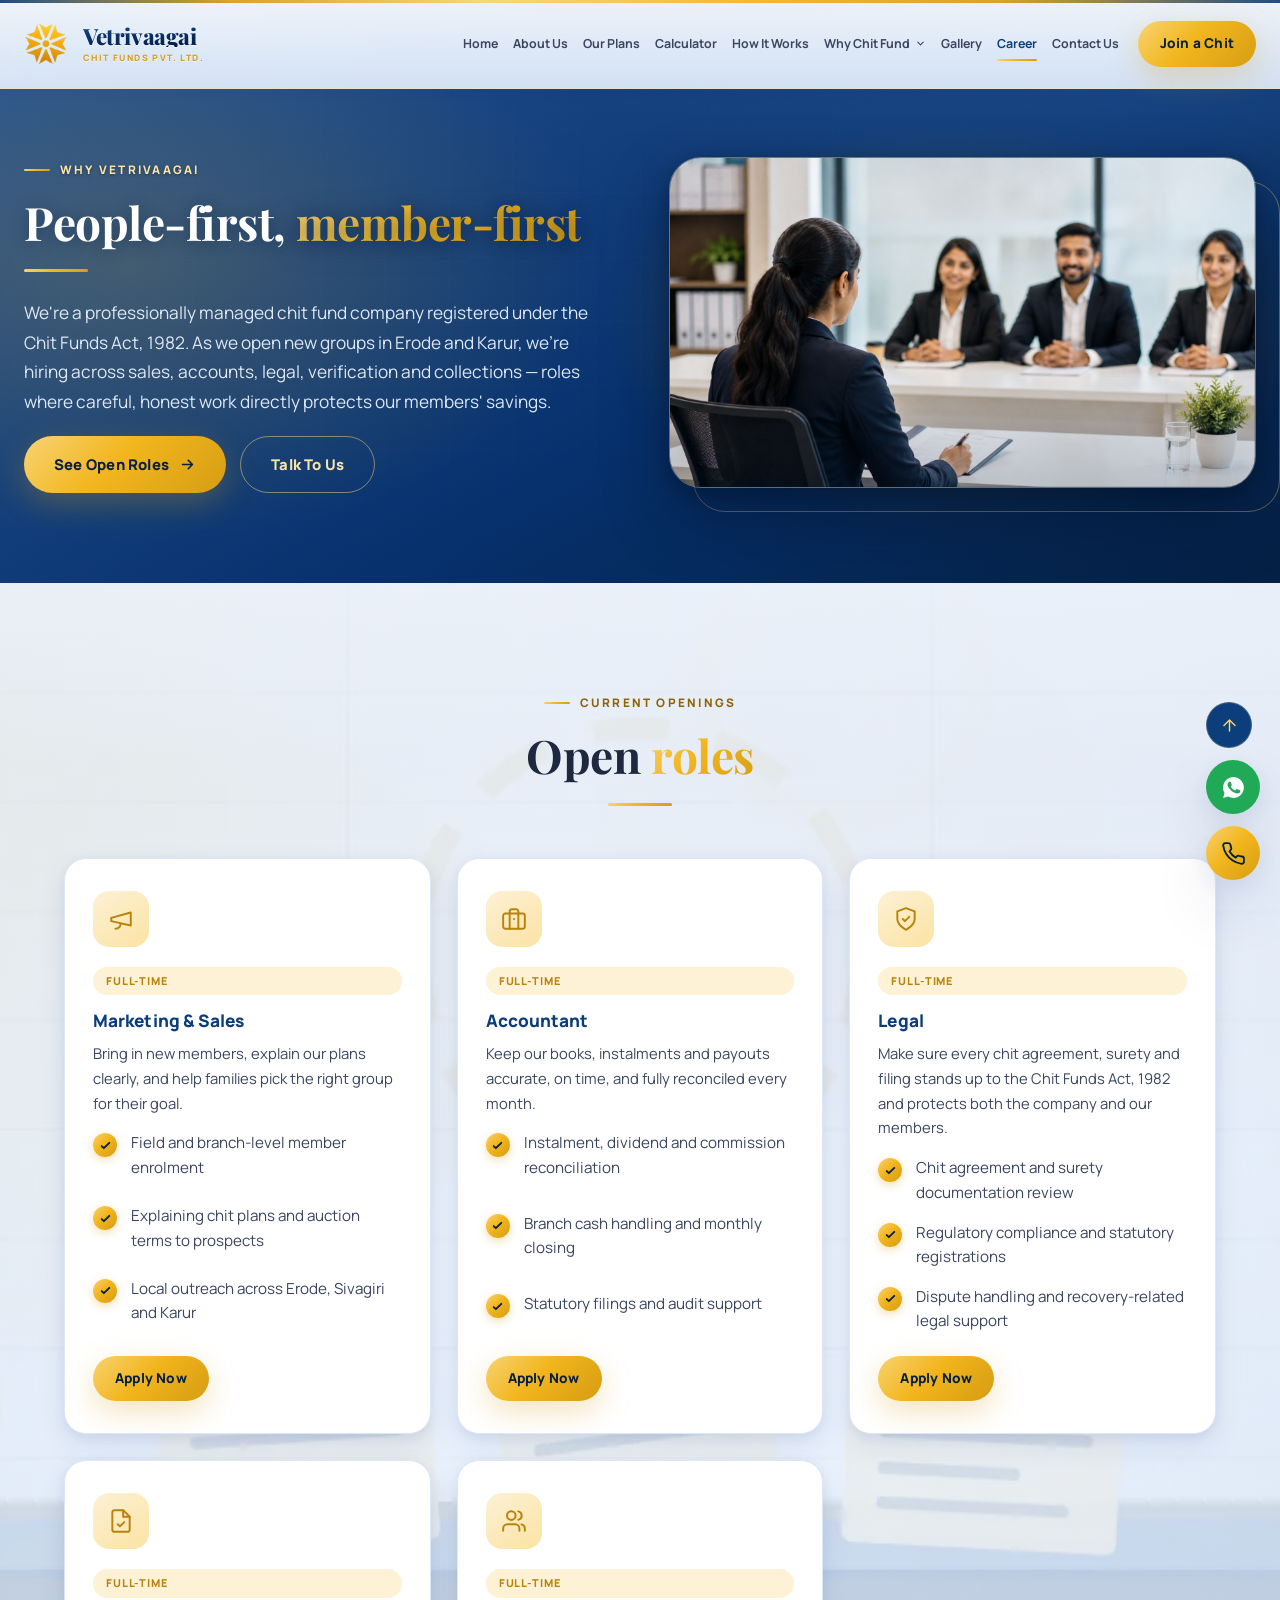
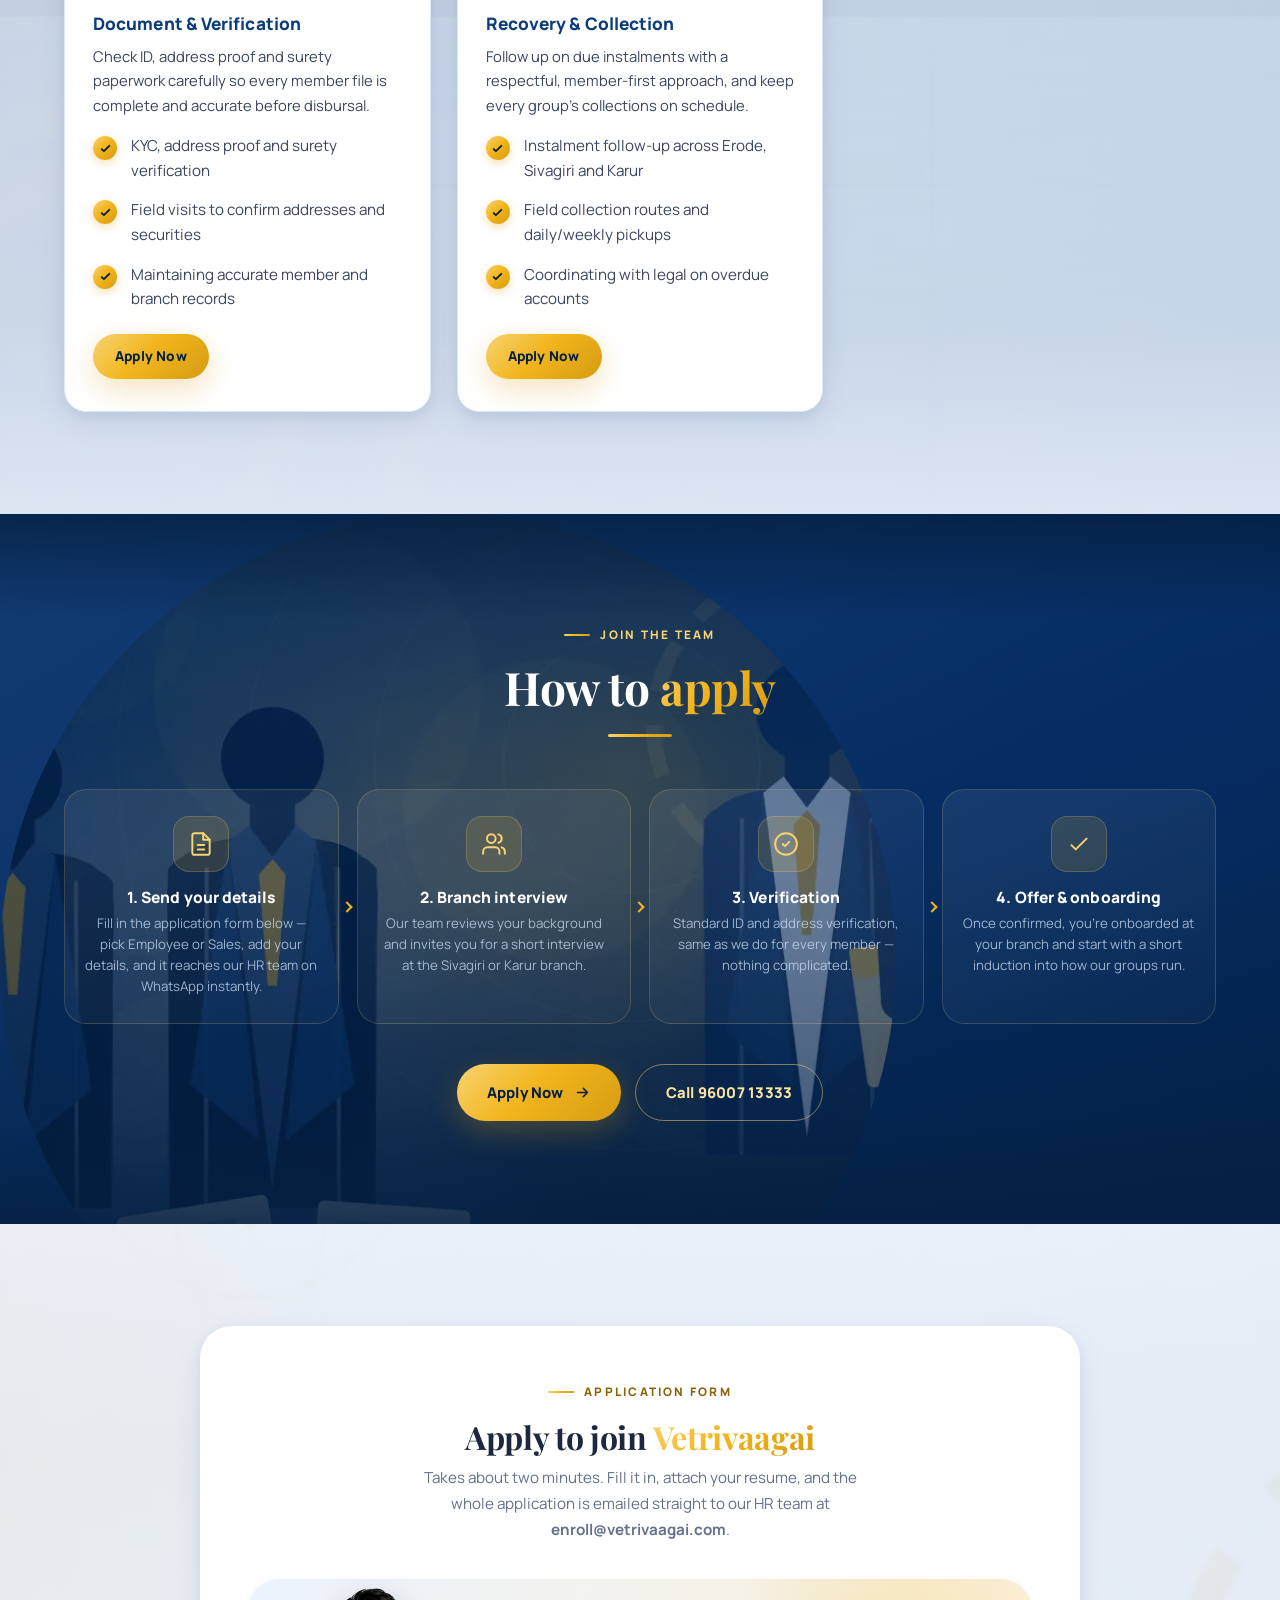
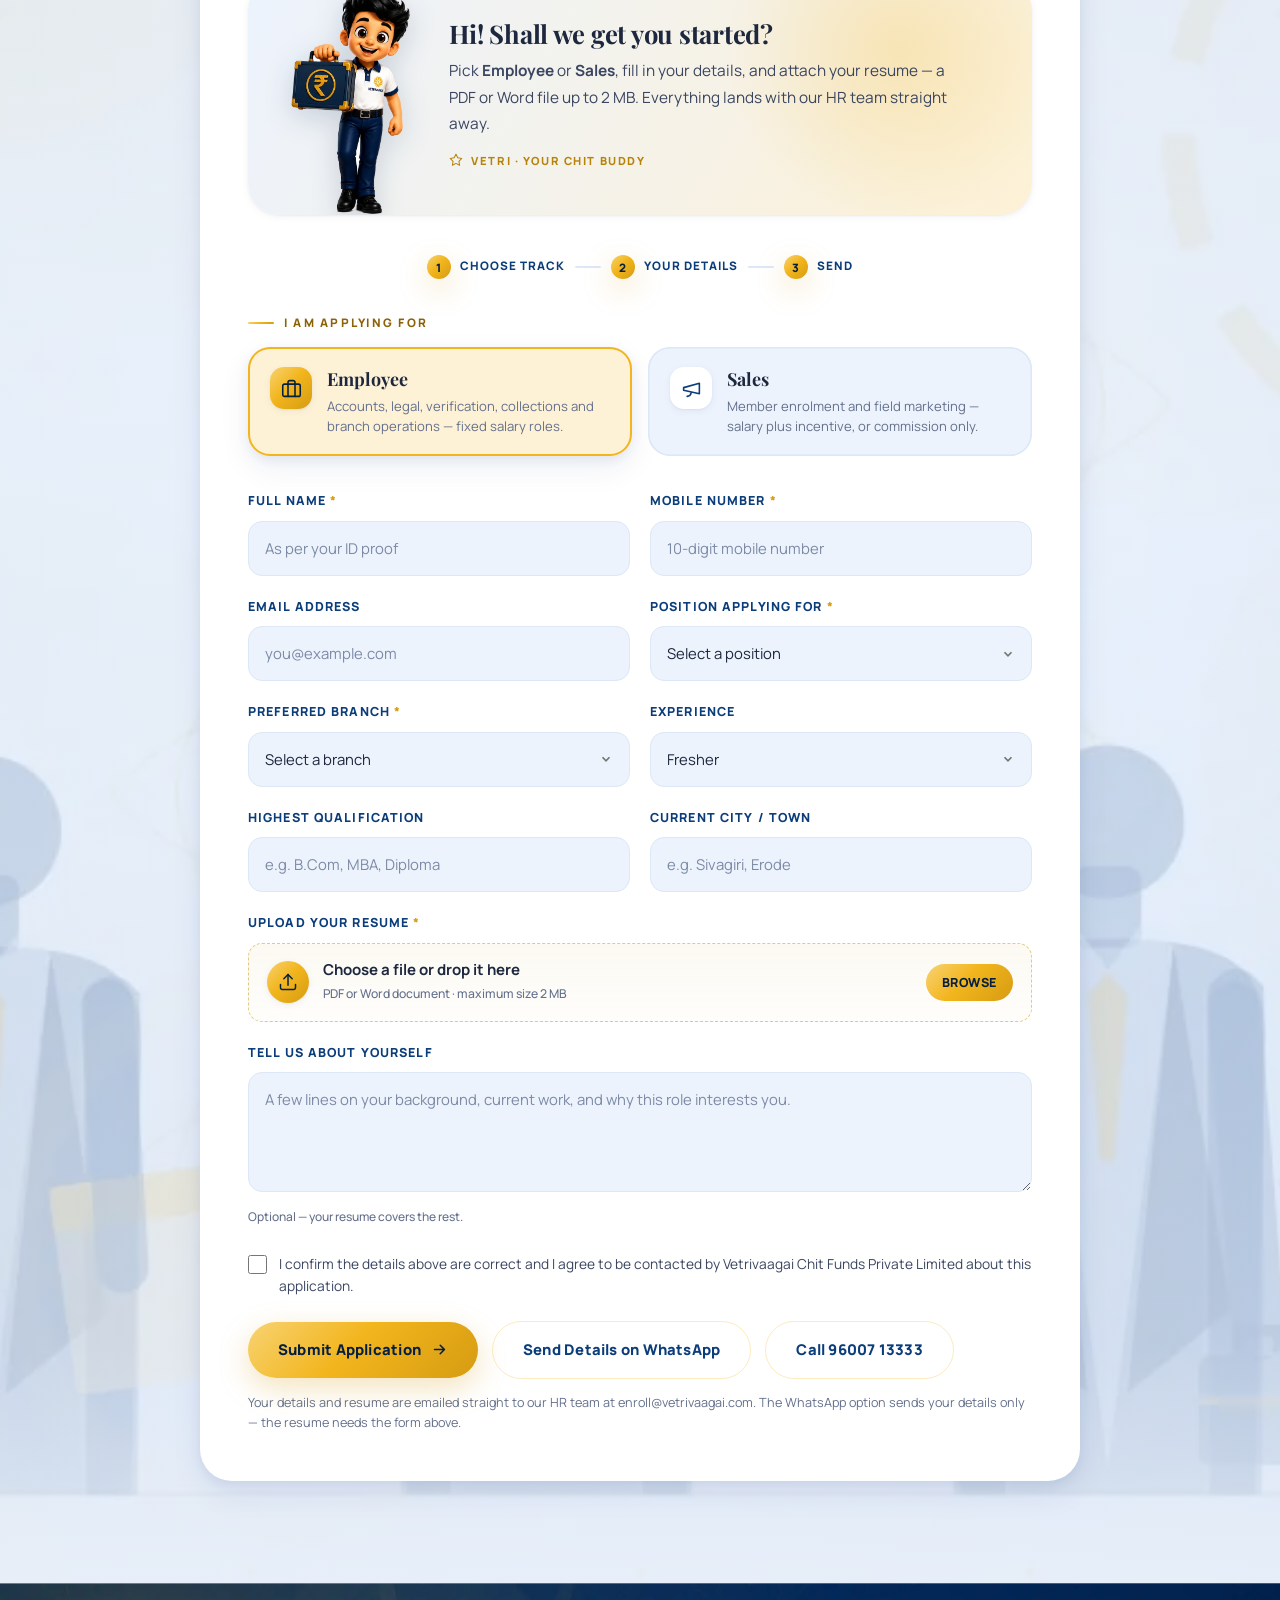
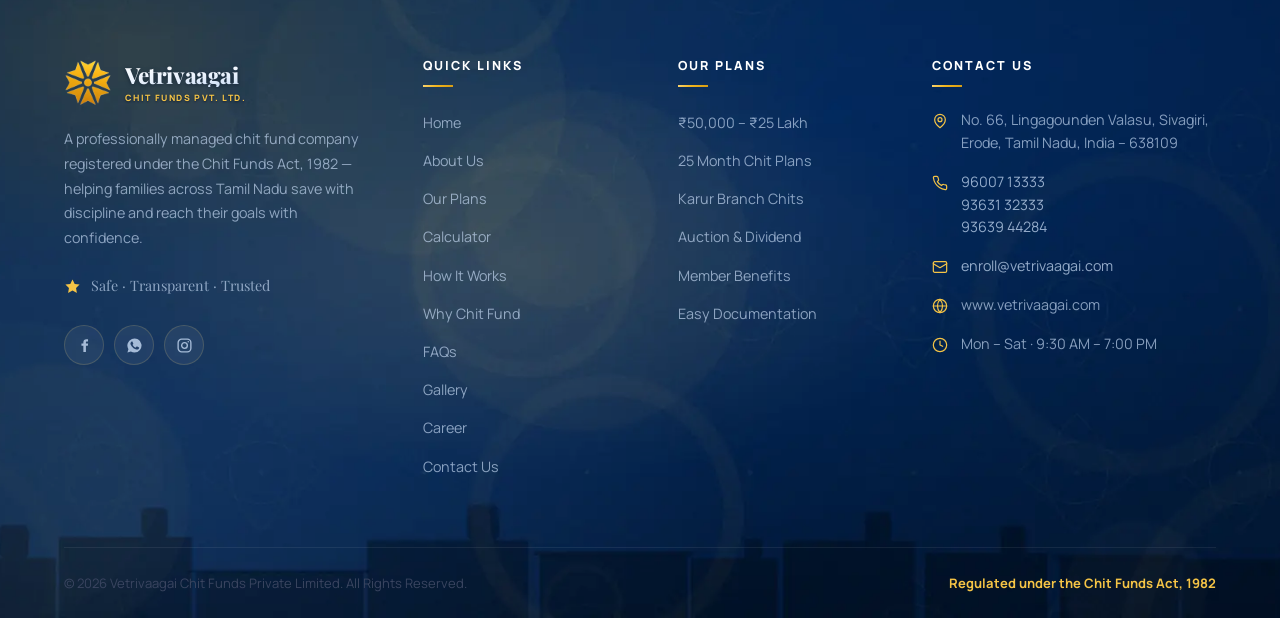
==== commit 9f5161b3: "enquiry changes" ====
--- a/career.html
+++ b/career.html
@@ -221,15 +221,15 @@
       <div class="apply-head">
         <span class="eyebrow">Application Form</span>
         <h3>Apply to join <span class="gold-text">Vetrivaagai</span></h3>
-        <p>Takes about two minutes. Fill it in and your application reaches our HR team on
-          WhatsApp straight away &mdash; no login, no attachments needed at this stage.</p>
+        <p>Takes about two minutes. Fill it in, attach your resume, and the whole application is
+          emailed straight to our HR team at <b>enroll@vetrivaagai.com</b>.</p>
       </div>
 
       <div class="mascot-band rv">
         <figure class="mascot-fig"><picture><source srcset="assets/img/mascot.webp" type="image/webp"><img class="mascot-img" src="assets/img/mascot.png" alt="Vetrivaagai mascot holding a rupee briefcase" width="415" height="780" loading="lazy" decoding="async"></picture></figure>
         <div class="mb-copy">
           <h3>Hi! Shall we get you started?</h3>
-          <p>Pick <b>Employee</b> or <b>Sales</b>, fill in your details, and your application lands with our HR team straight away. No resume upload needed &mdash; just bring it along to the interview.</p>
+          <p>Pick <b>Employee</b> or <b>Sales</b>, fill in your details, and attach your resume &mdash; a PDF or Word file up to 2&nbsp;MB. Everything lands with our HR team straight away.</p>
           <span class="mb-name"><svg viewBox="0 0 24 24" fill="none" stroke="currentColor" stroke-width="1.8" stroke-linecap="round" stroke-linejoin="round" aria-hidden="true"><path d="m12 2 3.1 6.3 6.9 1-5 4.9 1.2 6.8L12 17.8 5.8 21l1.2-6.8-5-4.9 6.9-1L12 2Z"/></svg> Vetri &middot; Your Chit Buddy</span>
         </div>
       </div>
@@ -242,7 +242,15 @@
         <span class="apply-step on"><i>3</i>Send</span>
       </div>
 
-      <form id="applyForm" novalidate>
+      <form id="applyForm" action="https://formsubmit.co/enroll@vetrivaagai.com" method="POST" enctype="multipart/form-data" accept-charset="UTF-8" novalidate>
+
+        <!-- Delivery settings: the filled form + resume are emailed to enroll@vetrivaagai.com -->
+        <input type="hidden" name="_subject" id="afSubject" value="New Career Application — vetrivaagai.com">
+        <input type="hidden" name="_template" value="table">
+        <input type="hidden" name="_captcha" value="false">
+        <input type="hidden" name="_next" value="https://vetrivaagai.com/career.html?applied=1">
+        <input type="hidden" name="Source" value="vetrivaagai.com / Career page">
+        <input type="text" name="_honey" tabindex="-1" autocomplete="off" aria-hidden="true" style="position:absolute;left:-9999px;opacity:0;height:0;width:0">
 
         <fieldset style="border:0;padding:0;margin:0 0 4px">
           <legend class="eyebrow" style="margin-bottom:14px">I am applying for</legend>
@@ -331,9 +339,33 @@
           </div>
 
           <div class="field full">
+            <label for="afResume">Upload Your Resume <i>*</i></label>
+            <div class="resume-drop" id="afResumeDrop">
+              <input type="file" id="afResume" name="attachment"
+                     accept=".pdf,.doc,.docx,application/pdf,application/msword,application/vnd.openxmlformats-officedocument.wordprocessingml.document"
+                     aria-describedby="afResumeHelp" required>
+              <span class="rd-ic" aria-hidden="true"><svg viewBox="0 0 24 24" fill="none" stroke="currentColor" stroke-width="1.8" stroke-linecap="round" stroke-linejoin="round"><path d="M21 15v4a2 2 0 0 1-2 2H5a2 2 0 0 1-2-2v-4"/><path d="M17 8l-5-5-5 5"/><path d="M12 3v13"/></svg></span>
+              <span class="rd-txt">
+                <b>Choose a file or drop it here</b>
+                <small id="afResumeHelp">PDF or Word document &middot; maximum size 2&nbsp;MB</small>
+              </span>
+              <span class="rd-btn" aria-hidden="true">Browse</span>
+            </div>
+            <div class="resume-picked" id="afResumeInfo" hidden>
+              <span class="rp-ic" aria-hidden="true"><svg viewBox="0 0 24 24" fill="none" stroke="currentColor" stroke-width="1.8" stroke-linecap="round" stroke-linejoin="round"><path d="M14 2H6a2 2 0 0 0-2 2v16a2 2 0 0 0 2 2h12a2 2 0 0 0 2-2V8Z"/><path d="M14 2v6h6"/></svg></span>
+              <span class="rp-name"></span>
+              <span class="rp-size"></span>
+              <button type="button" class="rp-clear" id="afResumeClear" aria-label="Remove the selected file">
+                <svg viewBox="0 0 24 24" fill="none" stroke="currentColor" stroke-width="2.2" stroke-linecap="round" aria-hidden="true"><path d="M18 6 6 18M6 6l12 12"/></svg>
+              </button>
+            </div>
+            <span class="err">Please attach your resume as a PDF or Word file under 2&nbsp;MB.</span>
+          </div>
+
+          <div class="field full">
             <label for="afAbout">Tell Us About Yourself</label>
             <textarea id="afAbout" name="about" placeholder="A few lines on your background, current work, and why this role interests you."></textarea>
-            <small class="hint">Bring your resume to the interview &mdash; you do not need to upload anything now.</small>
+            <small class="hint">Optional &mdash; your resume covers the rest.</small>
           </div>
 
         </div>
@@ -345,23 +377,26 @@
         </label>
 
         <div class="apply-submit">
-          <button type="submit" class="btn btn-gold">Submit Application
+          <button type="submit" class="btn btn-gold" id="afSubmit">Submit Application
             <svg viewBox="0 0 24 24" fill="none" stroke="currentColor" stroke-width="1.8" stroke-linecap="round" stroke-linejoin="round" aria-hidden="true"><path d="M5 12h14M13 6l6 6-6 6"/></svg>
           </button>
+          <button type="button" class="btn btn-ghost" id="afWhatsApp">Send Details on WhatsApp</button>
           <a class="btn btn-ghost" href="tel:+919600713333">Call 96007 13333</a>
-          <p class="apply-note">Your application opens in WhatsApp, pre-filled and ready to send.</p>
+          <p class="apply-note">Your details and resume are emailed straight to our HR team at
+            enroll@vetrivaagai.com. The WhatsApp option sends your details only &mdash; the resume
+            needs the form above.</p>
         </div>
 
       </form>
 
       <div class="apply-done" id="applyDone" role="status">
         <div class="ad-ic"><svg viewBox="0 0 24 24" fill="none" stroke="currentColor" stroke-width="2.2" stroke-linecap="round" stroke-linejoin="round" aria-hidden="true"><path d="m5 13 4 4L19 7"/></svg></div>
-        <h3>Your application is ready</h3>
-        <p>WhatsApp should have opened with your details filled in &mdash; just press send.
-          If it did not open, tap the button below or call us directly.</p>
+        <h3>Your application has been sent</h3>
+        <p>Your details and resume have reached our HR team at enroll@vetrivaagai.com.
+          We review every application and call back shortly if your profile matches an opening.</p>
         <div class="btn-row" style="justify-content:center">
-          <a class="btn btn-gold" id="applyRetry" href="https://wa.me/919600713333" target="_blank" rel="noopener noreferrer">Open WhatsApp Again</a>
-          <button type="button" class="btn btn-ghost" id="applyAgain">Submit Another Application</button>
+          <button type="button" class="btn btn-gold" id="applyAgain">Submit Another Application</button>
+          <a class="btn btn-ghost" id="applyRetry" href="https://wa.me/919600713333" target="_blank" rel="noopener noreferrer">Chat with HR on WhatsApp</a>
         </div>
       </div>
 
--- a/assets/css/style.css
+++ b/assets/css/style.css
@@ -1529,6 +1529,69 @@
 .field.invalid .err{display:block}
 .field.invalid input,.field.invalid select,.field.invalid textarea{
   border-color:#E08A8E;background:#FEF6F6;
+}
+
+/* Resume upload */
+.resume-drop{
+  position:relative;display:flex;align-items:center;gap:14px;
+  padding:16px 18px;border-radius:var(--r-md,14px);
+  border:1.8px dashed rgba(201,162,39,.55);
+  background:linear-gradient(180deg,rgba(201,162,39,.06),rgba(201,162,39,.02));
+  cursor:pointer;transition:border-color .25s,background .25s,box-shadow .25s;
+}
+.resume-drop:hover,.resume-drop.drag{
+  border-color:var(--gd-600);background:rgba(201,162,39,.11);
+  box-shadow:0 0 0 4px rgba(201,162,39,.10);
+}
+.resume-drop input[type="file"]{
+  position:absolute;inset:0;width:100%;height:100%;opacity:0;cursor:pointer;
+  border:0;padding:0;margin:0;background:none;
+}
+.resume-drop input[type="file"]:focus-visible{outline:none}
+.resume-drop:focus-within{
+  border-color:var(--gd-600);box-shadow:0 0 0 4px rgba(201,162,39,.18);
+}
+.resume-drop .rd-ic{
+  flex-shrink:0;width:42px;height:42px;border-radius:50%;display:grid;place-items:center;
+  background:var(--grad-gold);color:var(--em-950);box-shadow:var(--sh-sm);
+}
+.resume-drop .rd-ic svg{width:20px;height:20px}
+.resume-drop .rd-txt{flex:1;min-width:0}
+.resume-drop .rd-txt b{
+  display:block;font-size:.94rem;font-weight:700;color:var(--ink);line-height:1.35;
+}
+.resume-drop .rd-txt small{
+  display:block;font-size:.76rem;color:var(--muted);margin-top:4px;font-weight:500;
+}
+.resume-drop .rd-btn{
+  flex-shrink:0;padding:8px 16px;border-radius:999px;font-size:.78rem;font-weight:800;
+  letter-spacing:.04em;text-transform:uppercase;color:var(--em-950);background:var(--grad-gold);
+}
+.resume-picked{
+  display:flex;align-items:center;gap:10px;margin-top:10px;padding:11px 13px;
+  border-radius:12px;background:rgba(10,61,46,.06);border:1px solid rgba(10,61,46,.14);
+  font-size:.84rem;color:var(--ink);
+}
+.resume-picked[hidden]{display:none}
+.resume-picked .rp-ic{flex-shrink:0;display:grid;place-items:center;color:var(--gd-600)}
+.resume-picked .rp-ic svg{width:18px;height:18px}
+.resume-picked .rp-name{
+  flex:1;min-width:0;font-weight:700;overflow:hidden;text-overflow:ellipsis;white-space:nowrap;
+}
+.resume-picked .rp-size{flex-shrink:0;font-size:.76rem;color:var(--muted);font-weight:600}
+.resume-picked .rp-clear{
+  flex-shrink:0;width:26px;height:26px;border:0;border-radius:50%;cursor:pointer;
+  display:grid;place-items:center;background:rgba(10,61,46,.10);color:var(--ink-2);
+  transition:background .2s,color .2s;
+}
+.resume-picked .rp-clear:hover{background:#B4232A;color:#fff}
+.resume-picked .rp-clear svg{width:13px;height:13px}
+.field.invalid .resume-drop{border-color:#E08A8E;background:#FEF6F6}
+
+@media (max-width:560px){
+  .resume-drop{flex-wrap:wrap;gap:12px}
+  .resume-drop .rd-txt{flex-basis:calc(100% - 56px)}
+  .resume-drop .rd-btn{margin-left:56px}
 }
 
 /* Consent + submit */
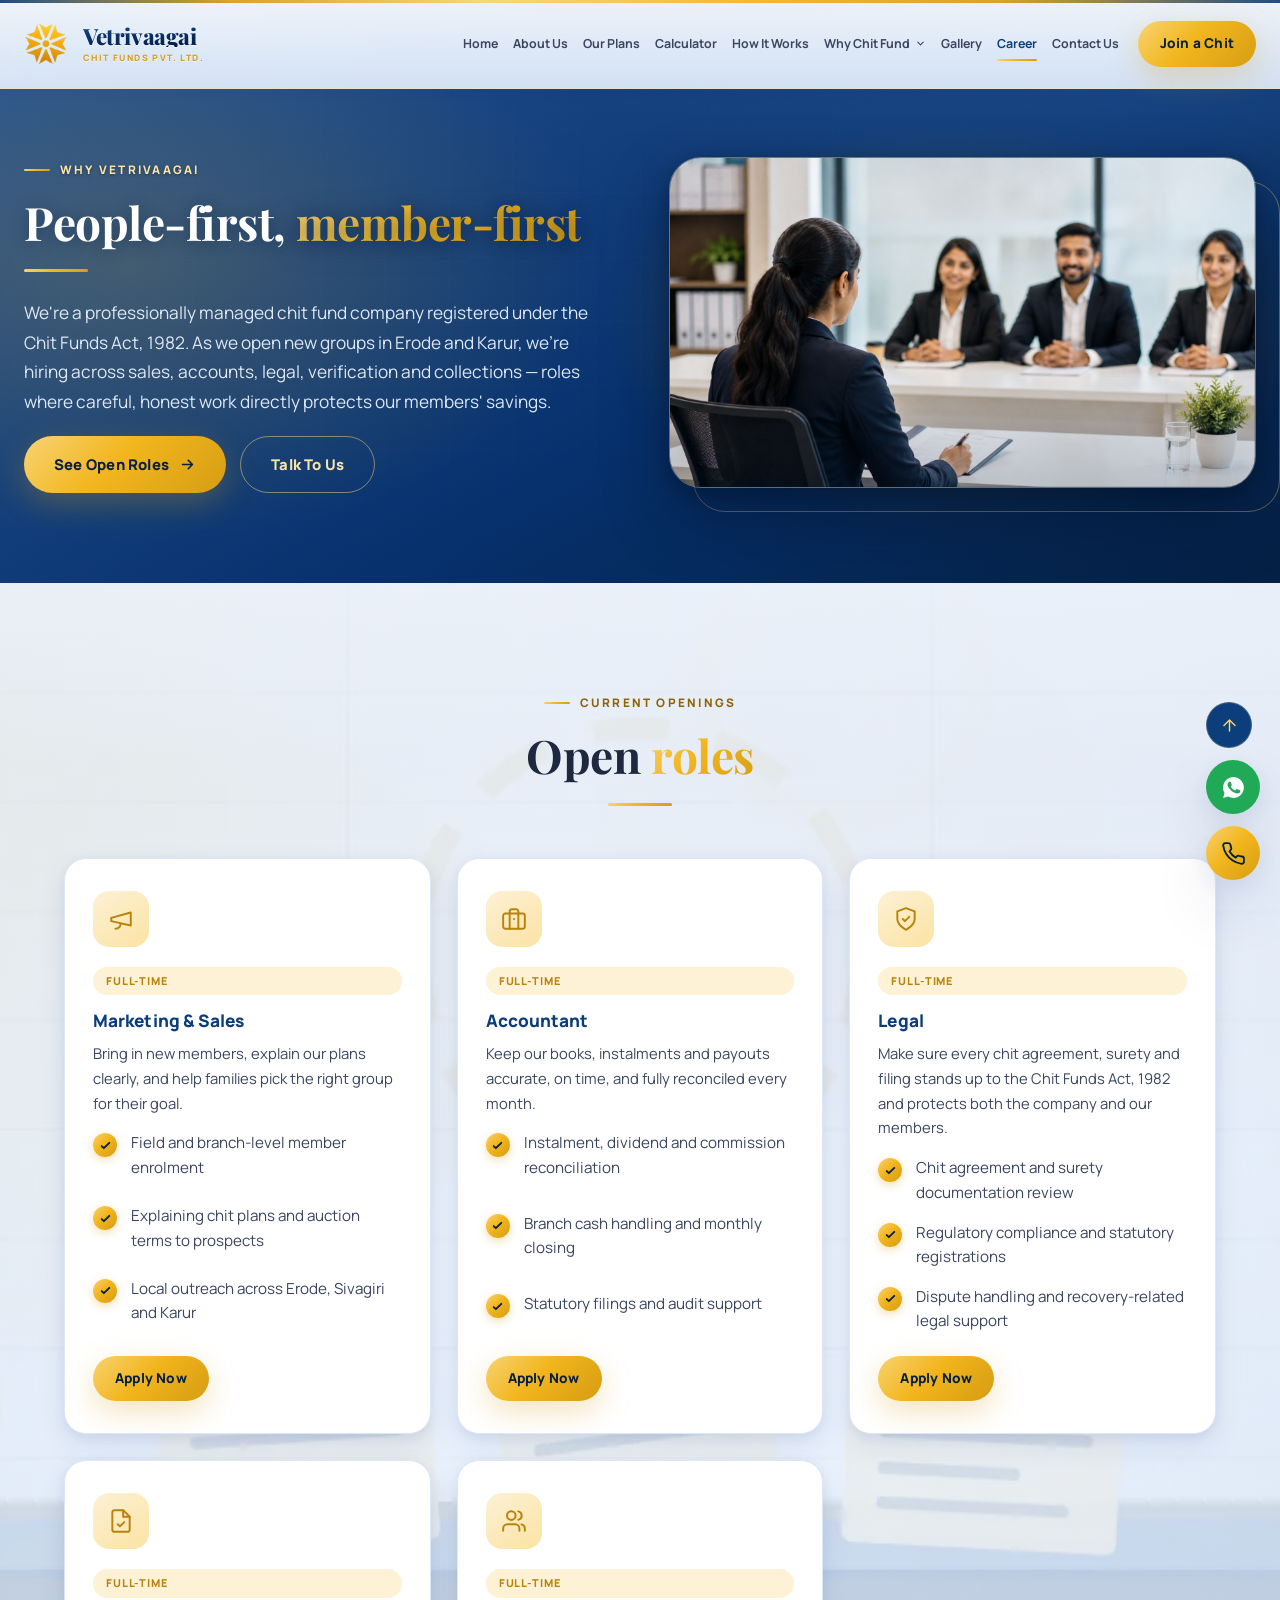
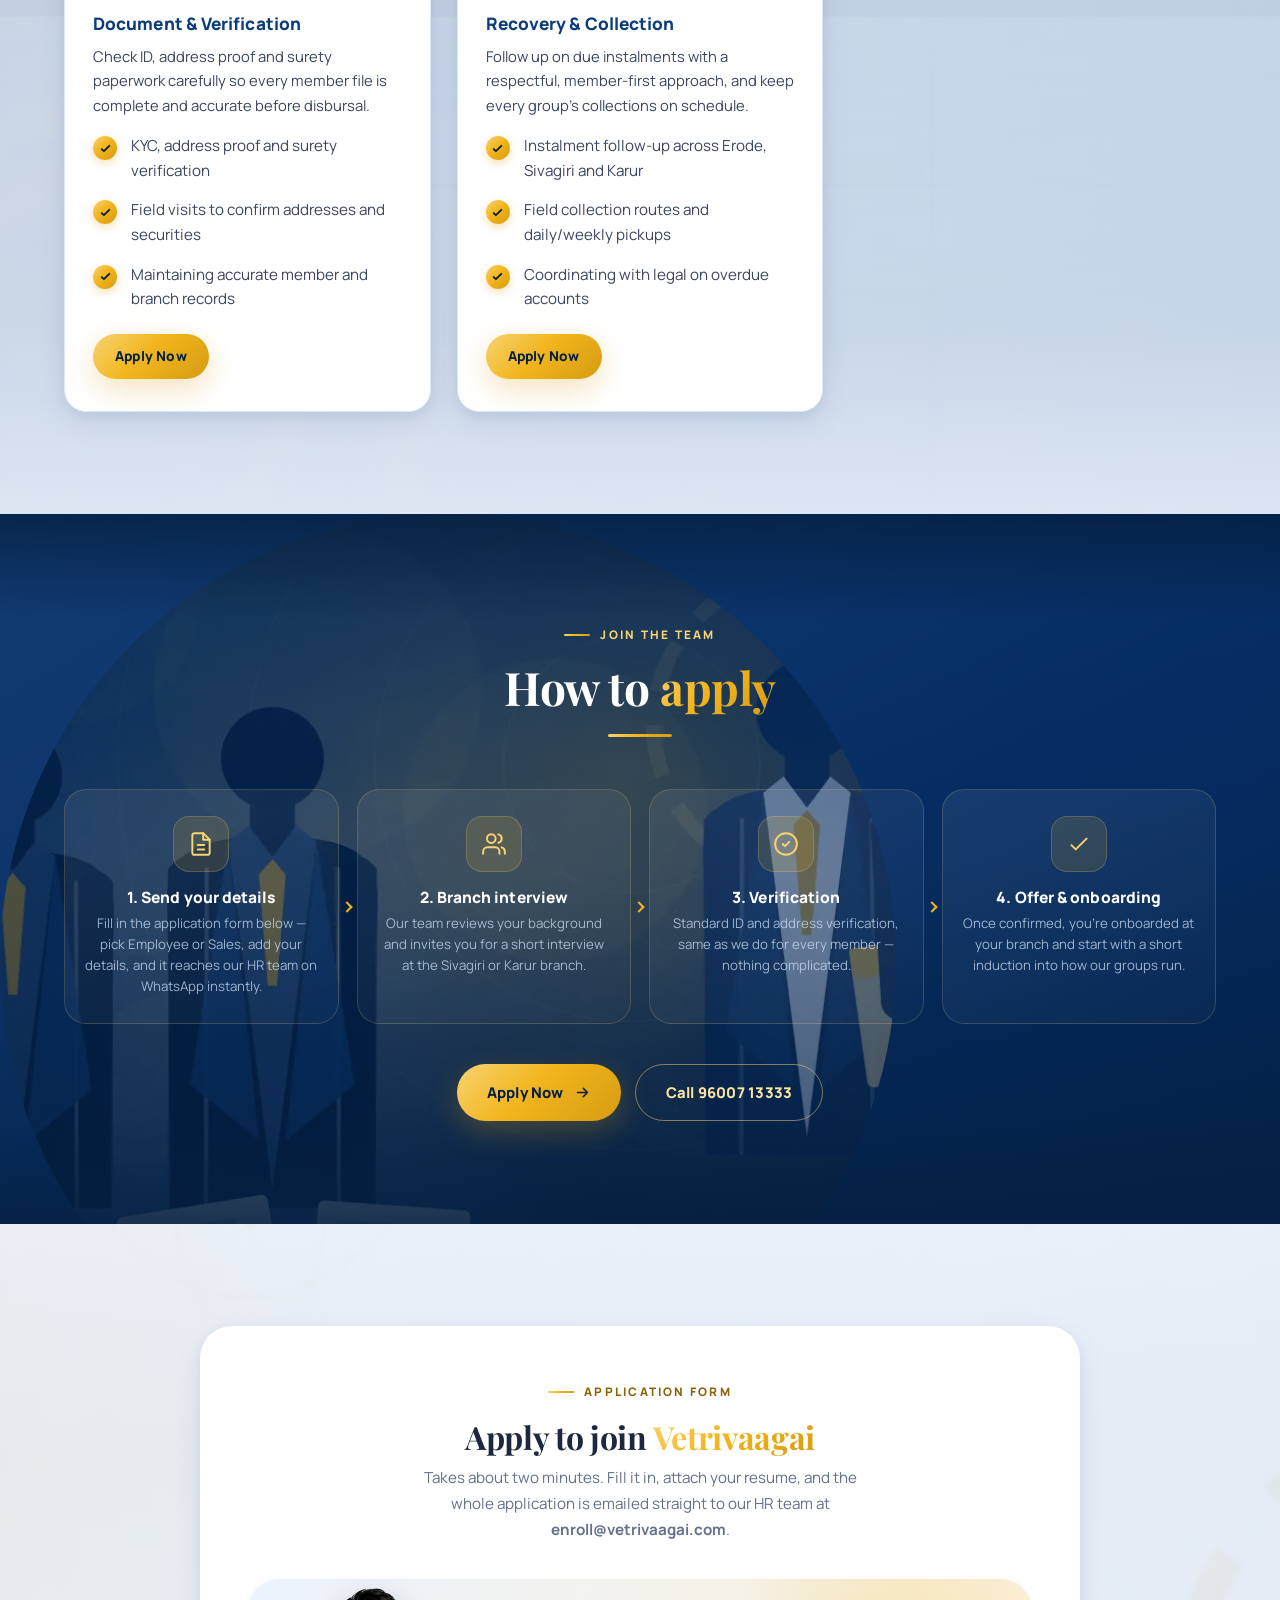
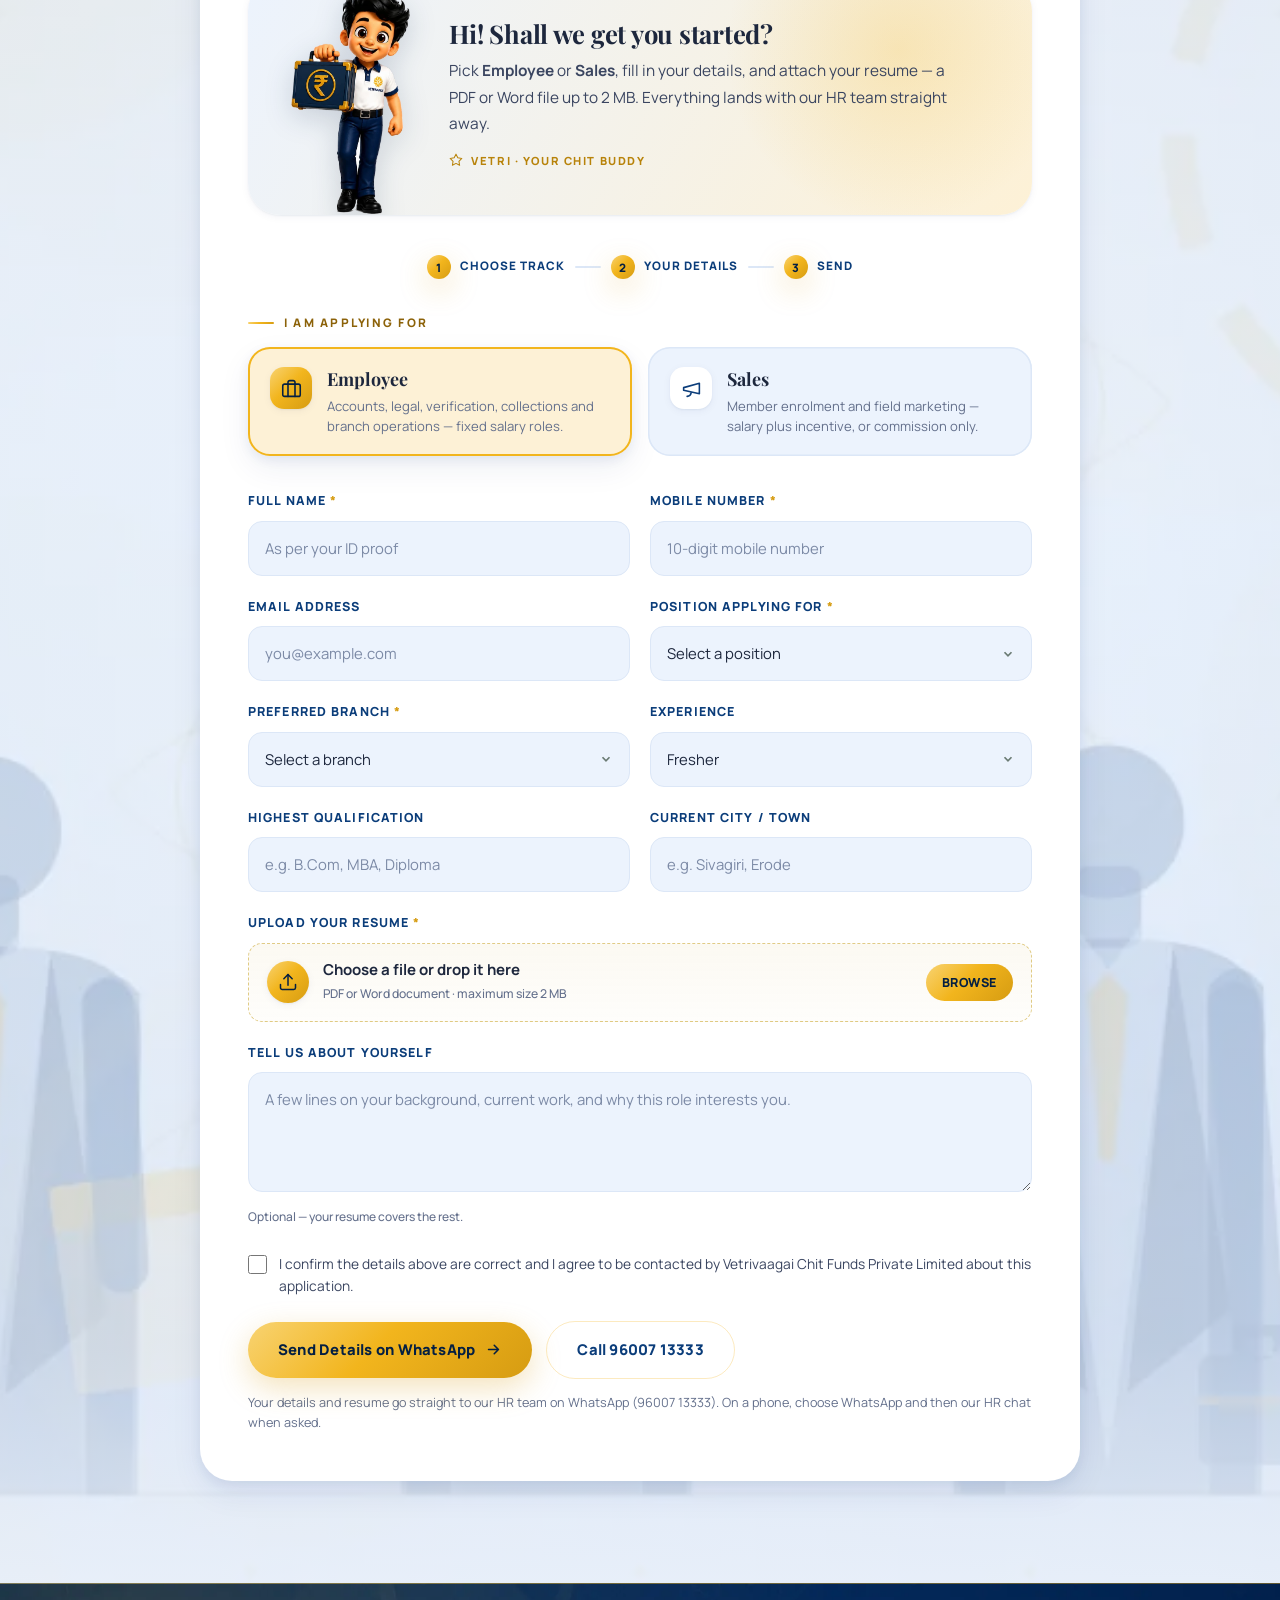
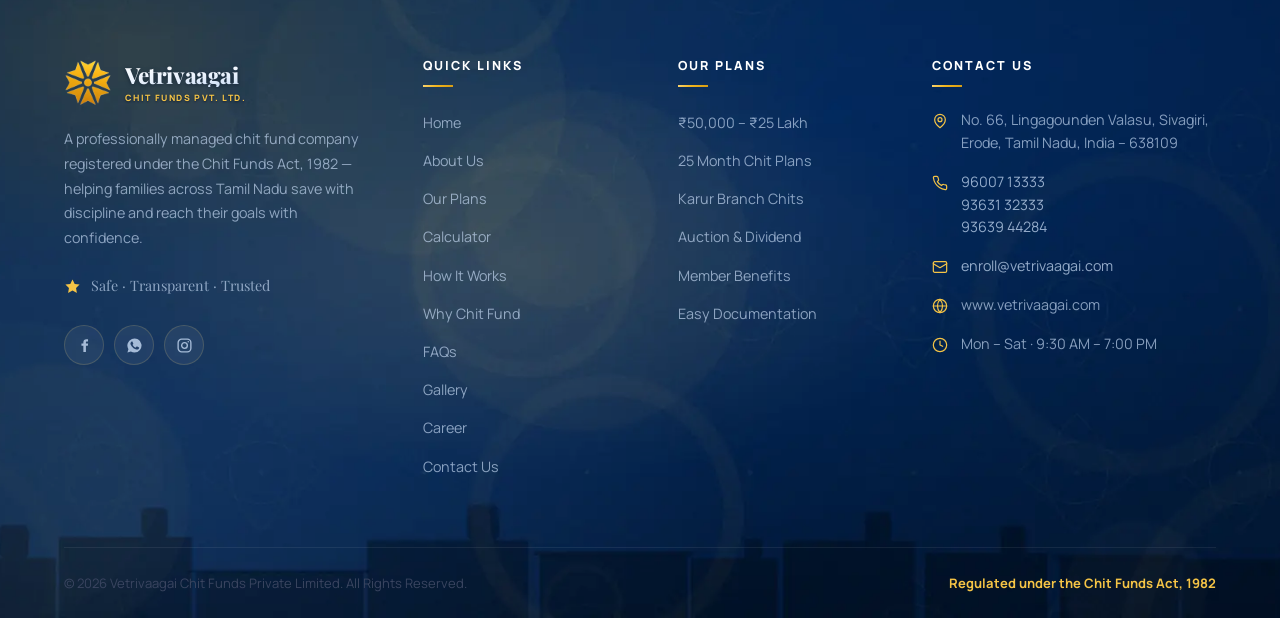
==== commit 7d5686b6: "new update" ====
--- a/career.html
+++ b/career.html
@@ -377,14 +377,13 @@
         </label>
 
         <div class="apply-submit">
-          <button type="submit" class="btn btn-gold" id="afSubmit">Submit Application
+          <button type="button" class="btn btn-gold" id="afWhatsApp">Send Details on WhatsApp
             <svg viewBox="0 0 24 24" fill="none" stroke="currentColor" stroke-width="1.8" stroke-linecap="round" stroke-linejoin="round" aria-hidden="true"><path d="M5 12h14M13 6l6 6-6 6"/></svg>
           </button>
-          <button type="button" class="btn btn-ghost" id="afWhatsApp">Send Details on WhatsApp</button>
           <a class="btn btn-ghost" href="tel:+919600713333">Call 96007 13333</a>
-          <p class="apply-note">Your details and resume are emailed straight to our HR team at
-            enroll@vetrivaagai.com. The WhatsApp option sends your details only &mdash; the resume
-            needs the form above.</p>
+          <p class="apply-note">Your details and resume go straight to our HR team on WhatsApp
+            (96007 13333). On a phone, choose WhatsApp and then our HR chat when asked.</p>
+          <p class="apply-note" id="afWaHelp" role="status" hidden></p>
         </div>
 
       </form>
--- a/assets/css/style.css
+++ b/assets/css/style.css
@@ -2291,3 +2291,22 @@
   border:1px solid rgba(248,211,114,.26);
 }
 .contact-page .cinfo-item:hover .ic{background:var(--grad-gold);color:var(--em-950);border-color:transparent}
+
+/* ---------- Welcome pop-up (home page) ---------- */
+.welcome-pop{position:fixed;inset:0;z-index:9999;display:flex;align-items:center;justify-content:center;
+  padding:20px;background:rgba(4,31,66,.62);backdrop-filter:blur(4px);-webkit-backdrop-filter:blur(4px);
+  opacity:0;transition:opacity .3s ease}
+.welcome-pop[hidden]{display:none}
+.welcome-pop.show{opacity:1}
+.welcome-pop .wp-box{position:relative;width:min(520px,100%);transform:scale(.92);transition:transform .3s ease}
+.welcome-pop.show .wp-box{transform:scale(1)}
+.welcome-pop .wp-img{display:block;border-radius:var(--r-lg);overflow:hidden;box-shadow:0 24px 64px rgba(0,0,0,.35);
+  border-top:6px solid var(--em-800);background:#fff}
+.welcome-pop .wp-img img{display:block;width:100%;height:auto;max-height:calc(100vh - 60px);object-fit:contain}
+.welcome-pop .wp-close{position:absolute;top:-14px;right:-14px;z-index:2;width:44px;height:44px;border-radius:50%;
+  border:3px solid #fff;background:#E11D1D;color:#fff;cursor:pointer;display:flex;align-items:center;justify-content:center;
+  box-shadow:0 6px 16px rgba(0,0,0,.3);transition:transform .2s ease}
+.welcome-pop .wp-close:hover{transform:scale(1.08)}
+.welcome-pop .wp-close svg{width:20px;height:20px}
+@media (max-width:560px){.welcome-pop .wp-close{top:-12px;right:-6px;width:40px;height:40px}}
+body.wp-open{overflow:hidden}
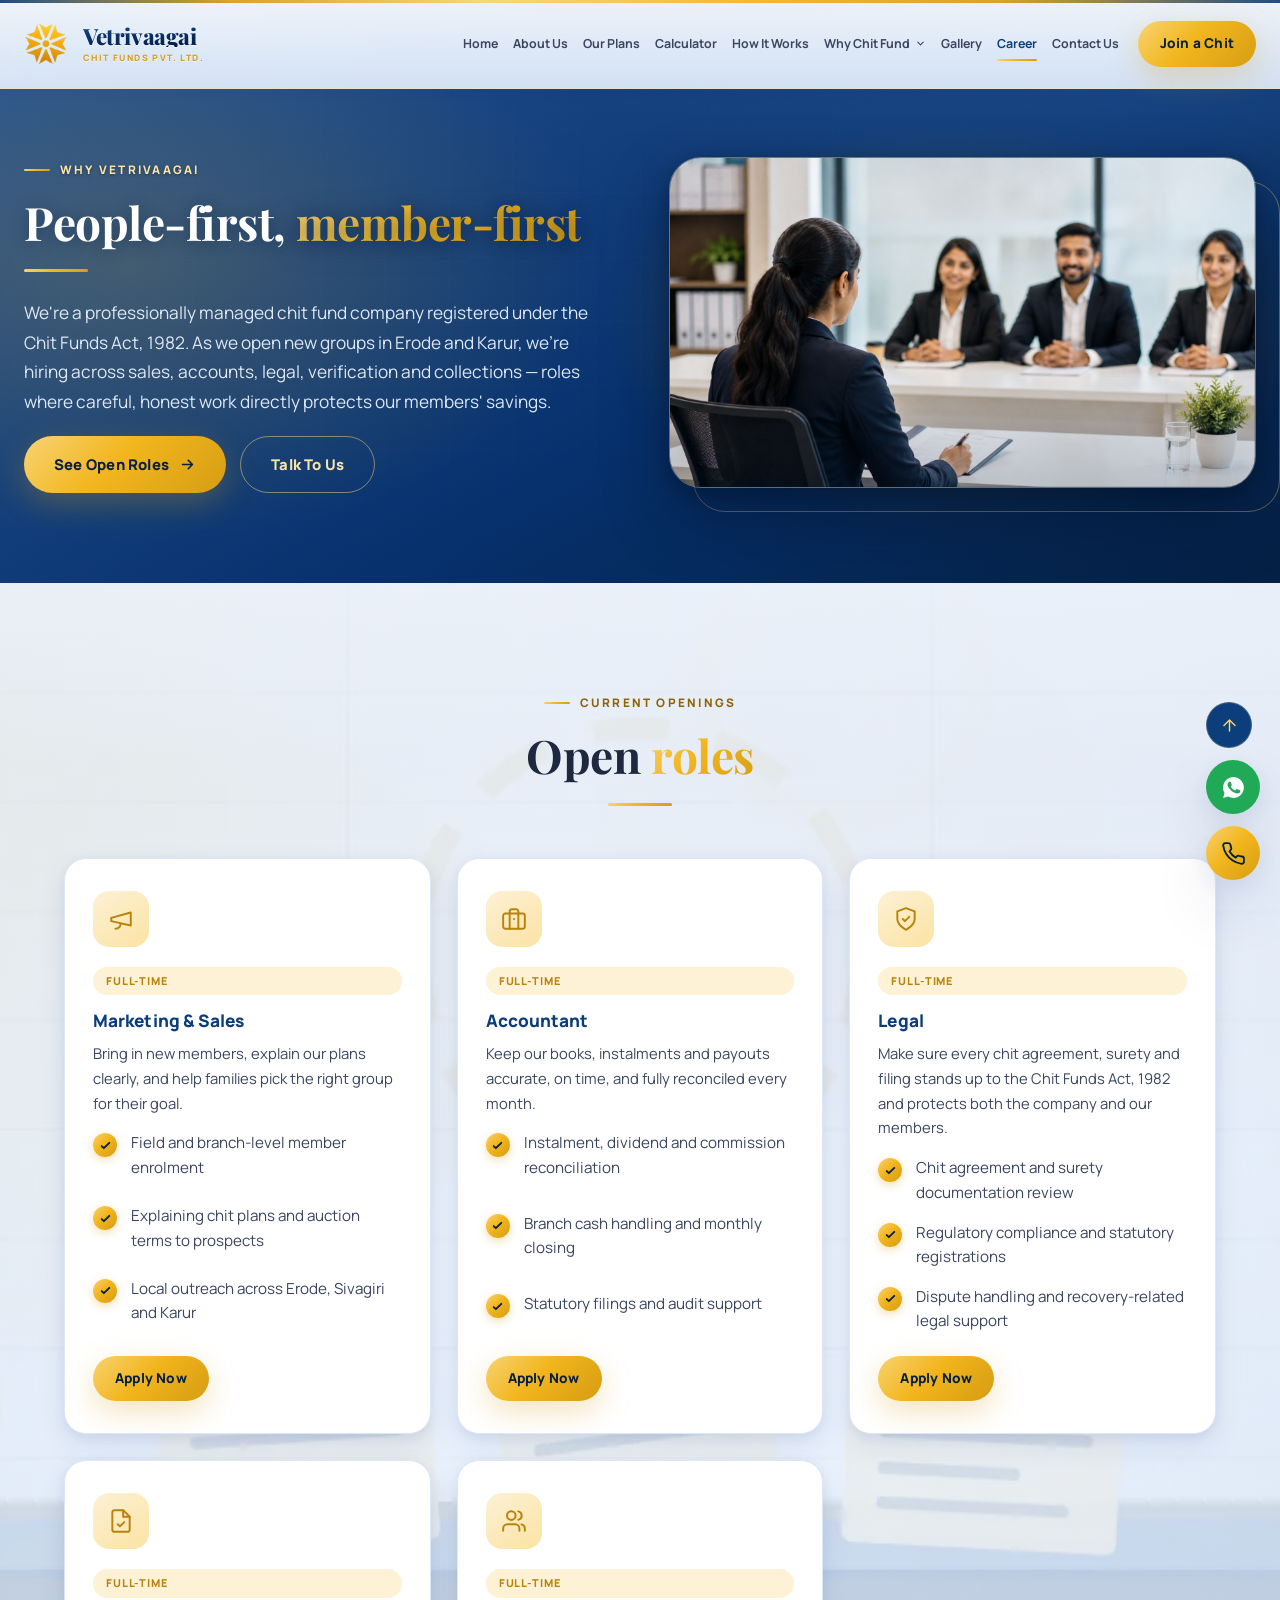
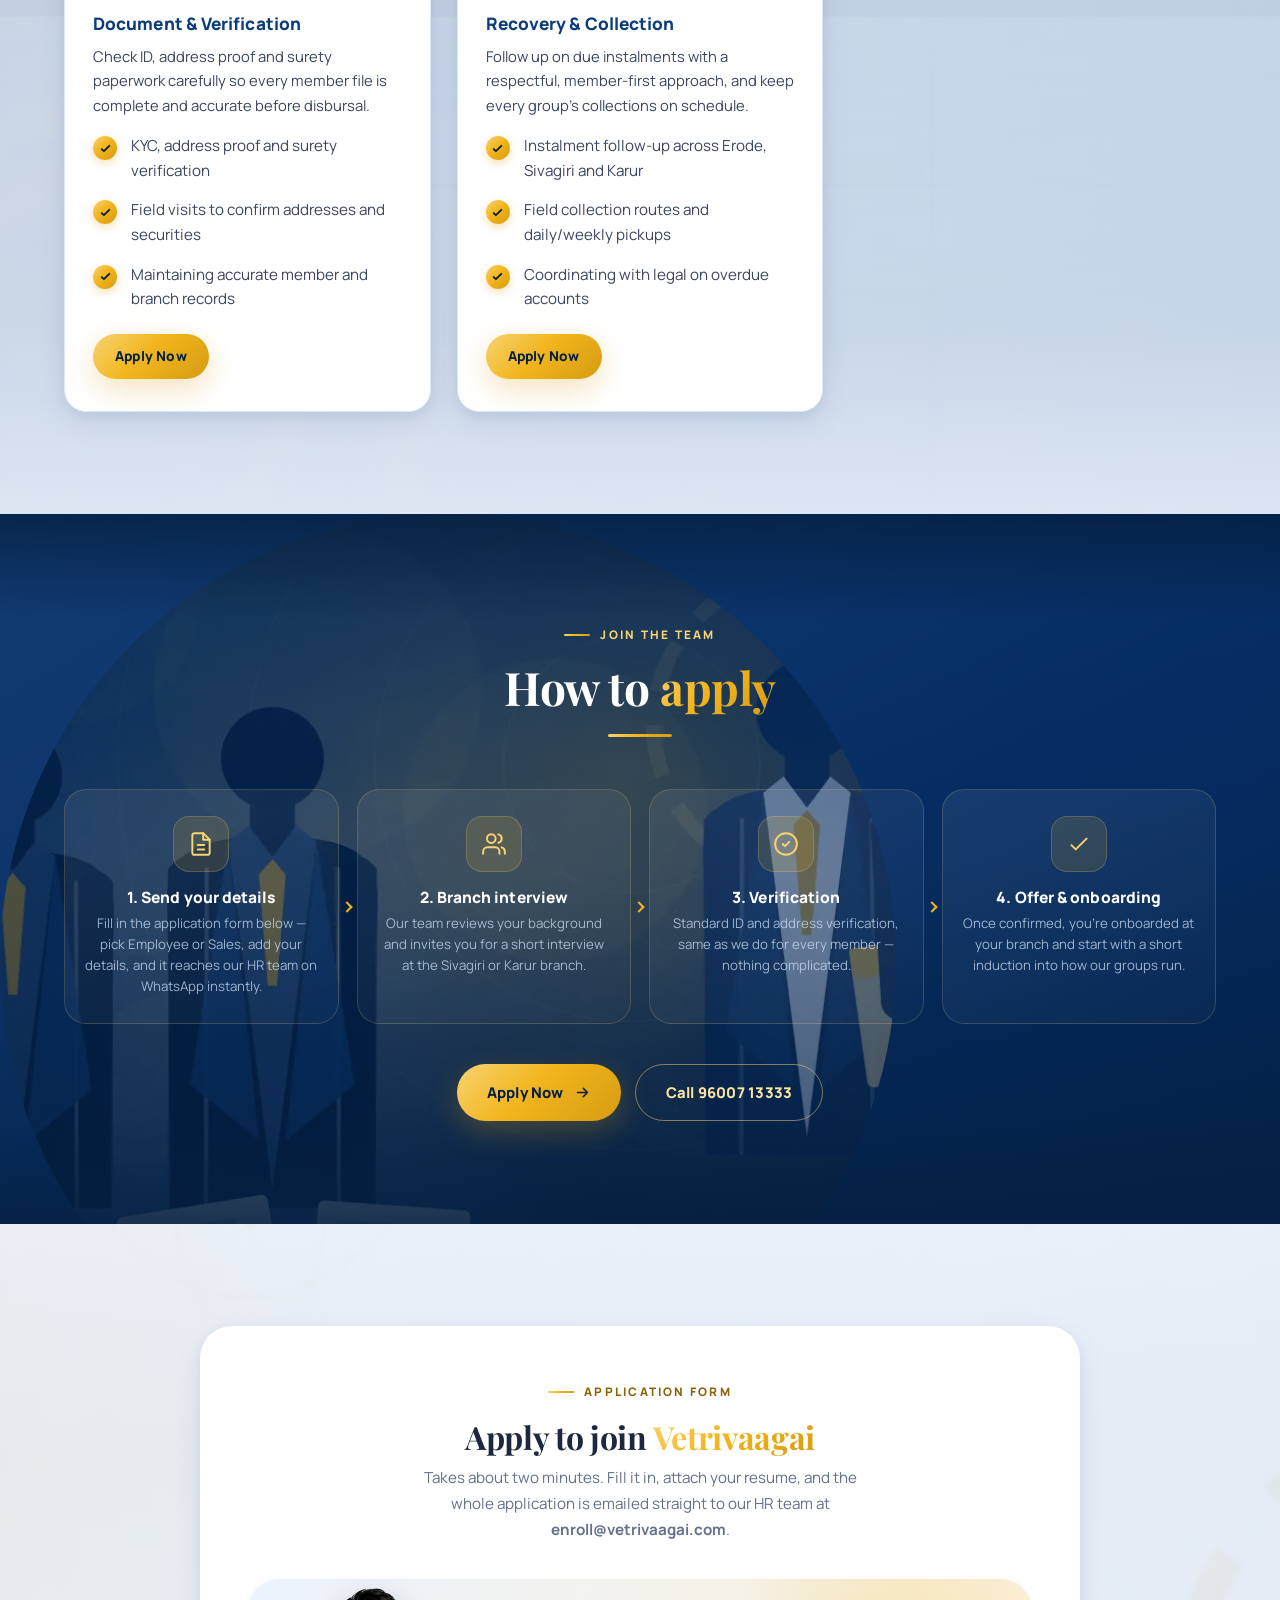
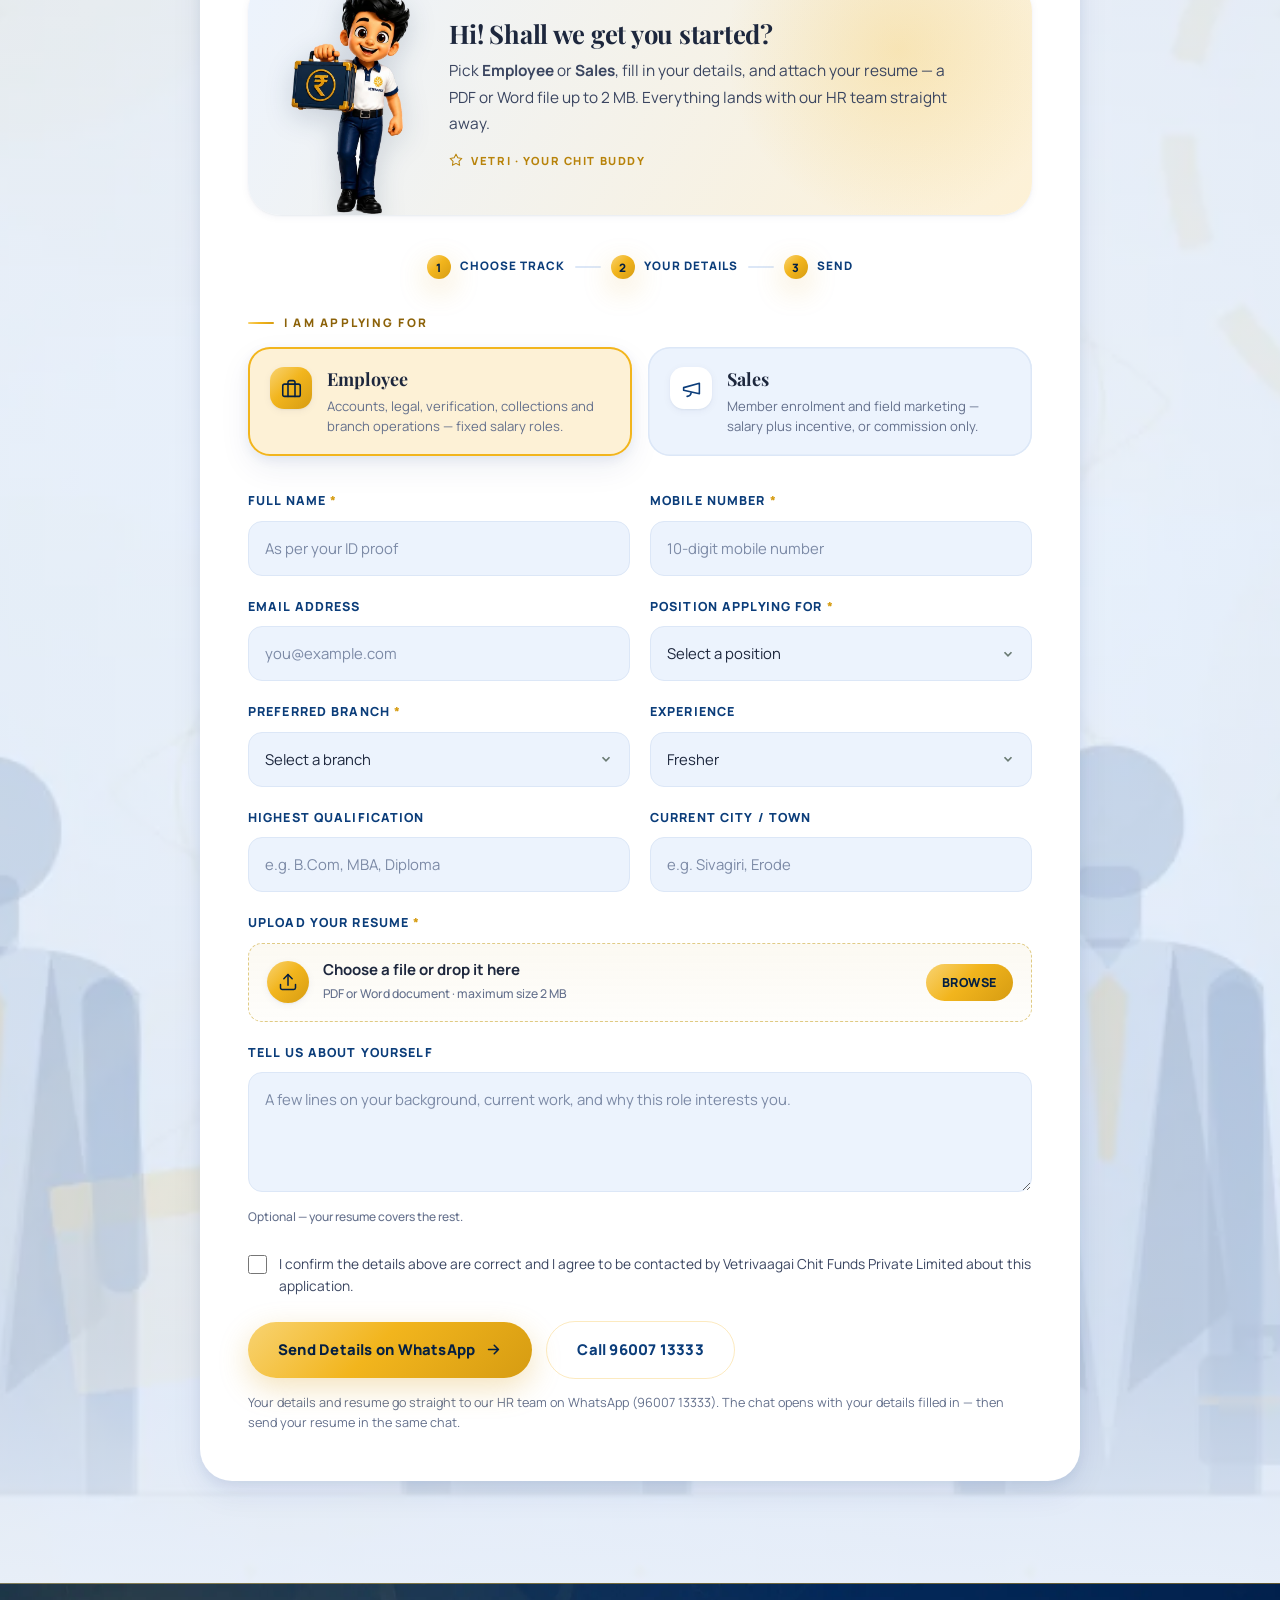
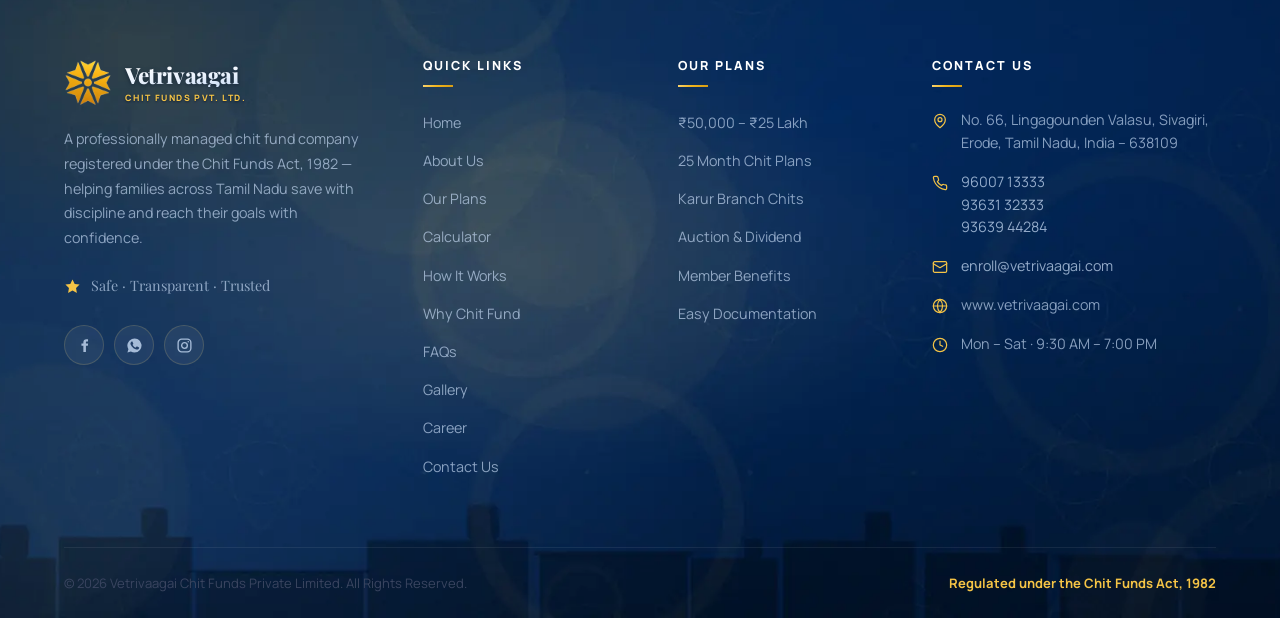
==== commit 59f92277: "career page update" ====
--- a/career.html
+++ b/career.html
@@ -380,9 +380,10 @@
           <button type="button" class="btn btn-gold" id="afWhatsApp">Send Details on WhatsApp
             <svg viewBox="0 0 24 24" fill="none" stroke="currentColor" stroke-width="1.8" stroke-linecap="round" stroke-linejoin="round" aria-hidden="true"><path d="M5 12h14M13 6l6 6-6 6"/></svg>
           </button>
+          <button type="button" class="btn btn-gold" id="afSendResume" hidden>Send Resume on WhatsApp</button>
           <a class="btn btn-ghost" href="tel:+919600713333">Call 96007 13333</a>
           <p class="apply-note">Your details and resume go straight to our HR team on WhatsApp
-            (96007 13333). On a phone, choose WhatsApp and then our HR chat when asked.</p>
+            (96007 13333). The chat opens with your details filled in &mdash; then send your resume in the same chat.</p>
           <p class="apply-note" id="afWaHelp" role="status" hidden></p>
         </div>
 
--- a/assets/css/style.css
+++ b/assets/css/style.css
@@ -2310,3 +2310,4 @@
 .welcome-pop .wp-close svg{width:20px;height:20px}
 @media (max-width:560px){.welcome-pop .wp-close{top:-12px;right:-6px;width:40px;height:40px}}
 body.wp-open{overflow:hidden}
+.apply-submit [hidden]{display:none !important}
